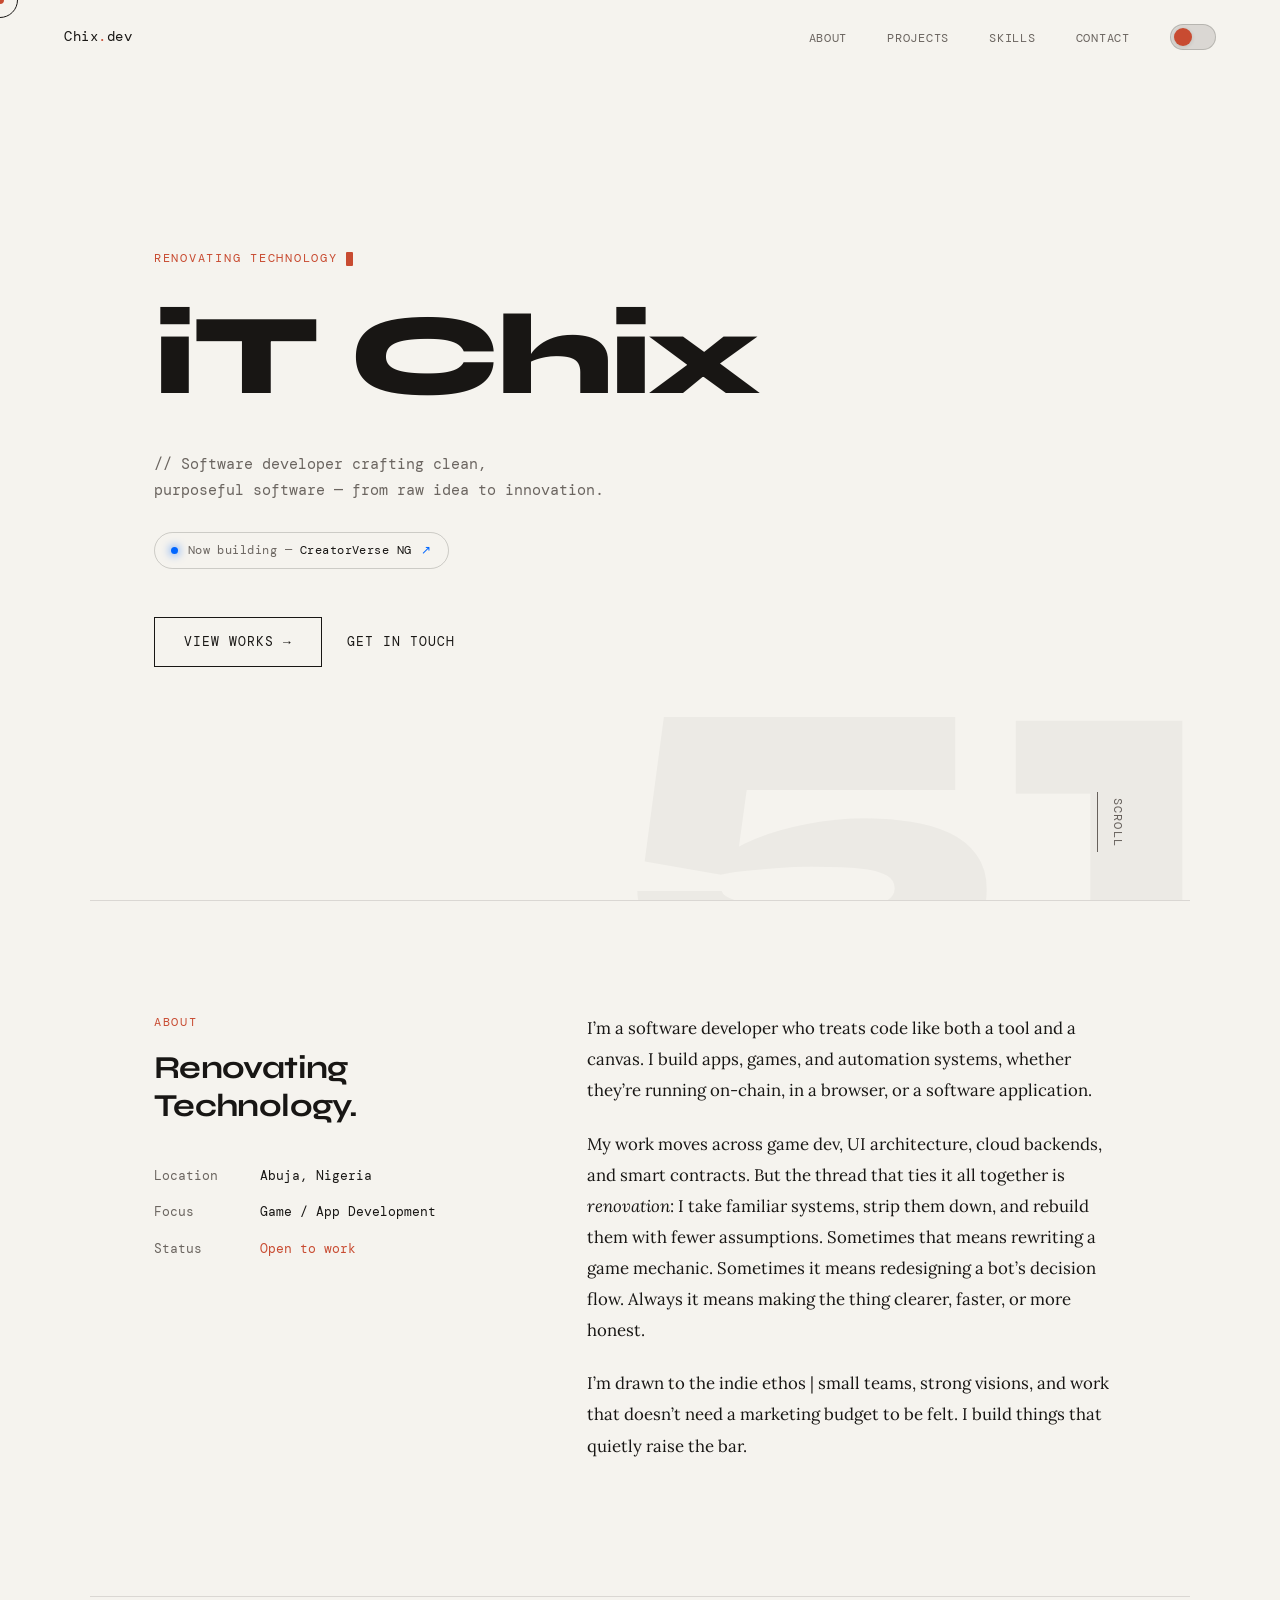
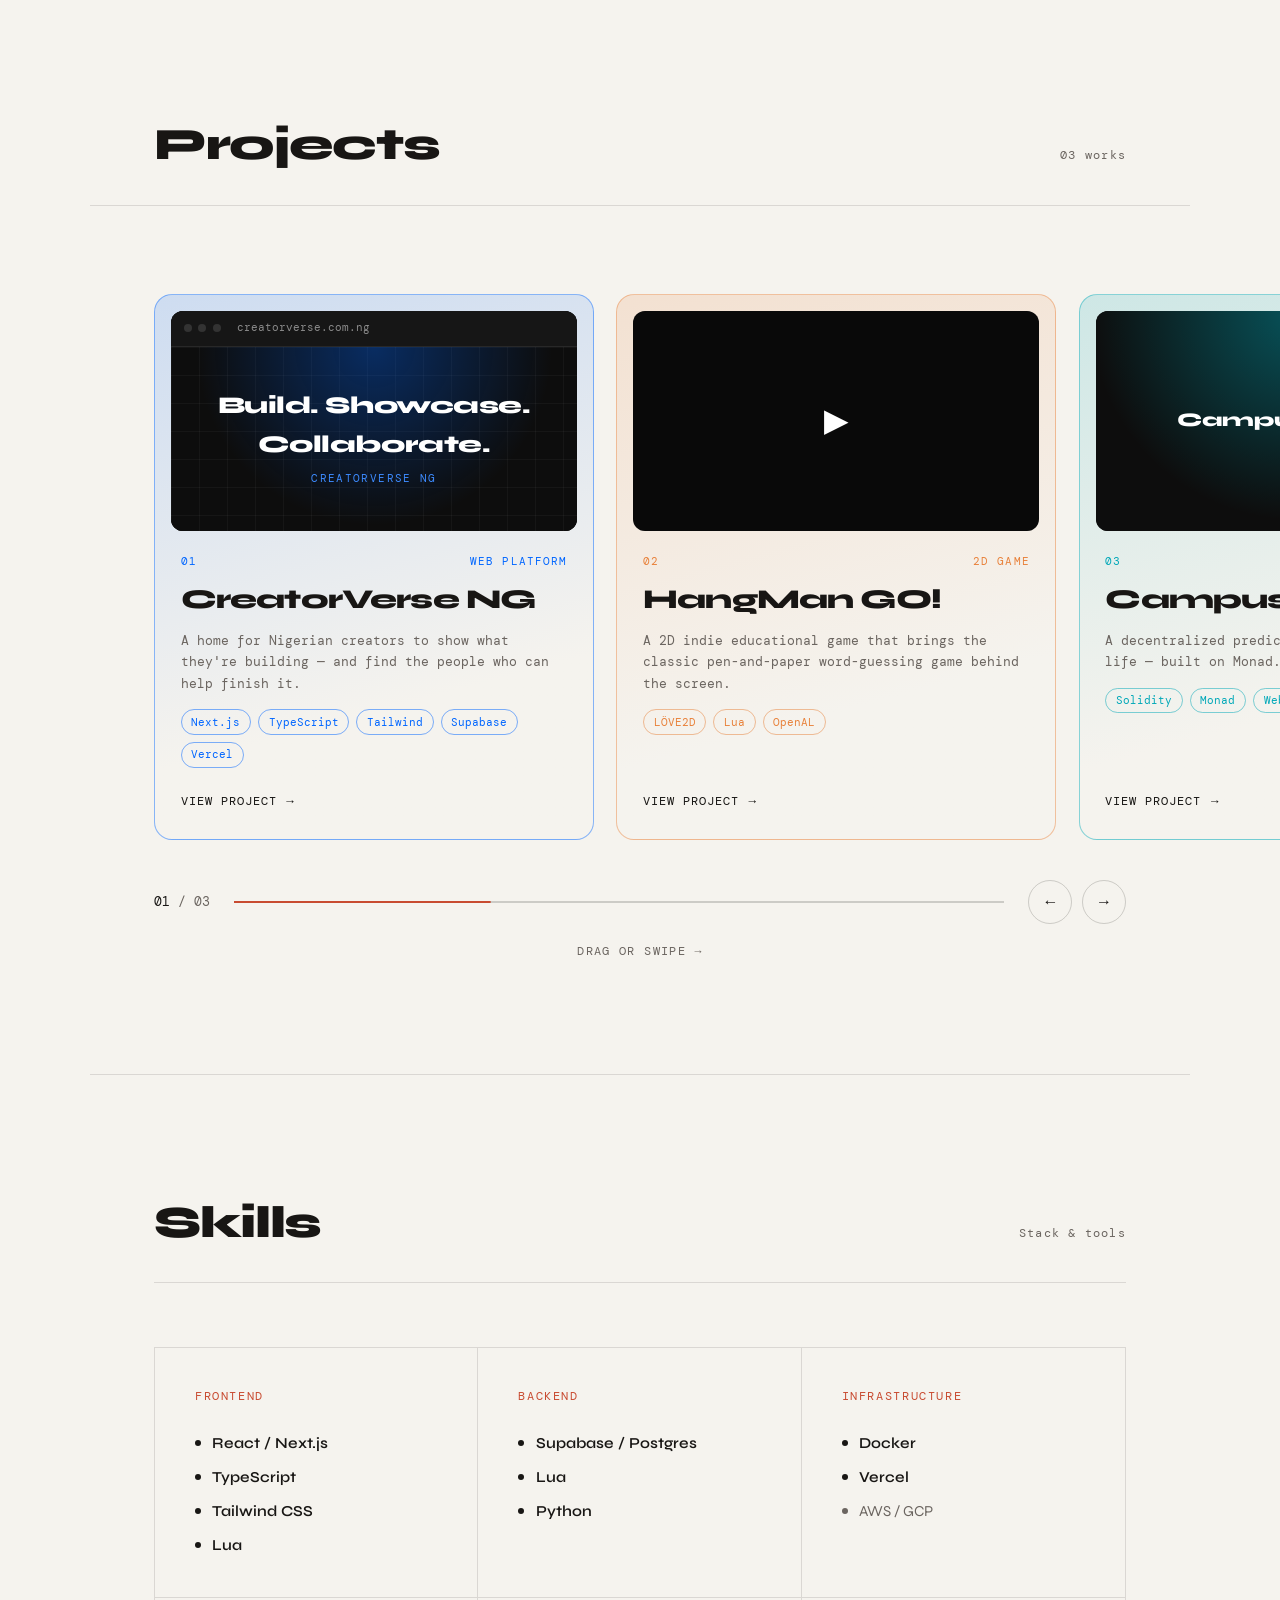
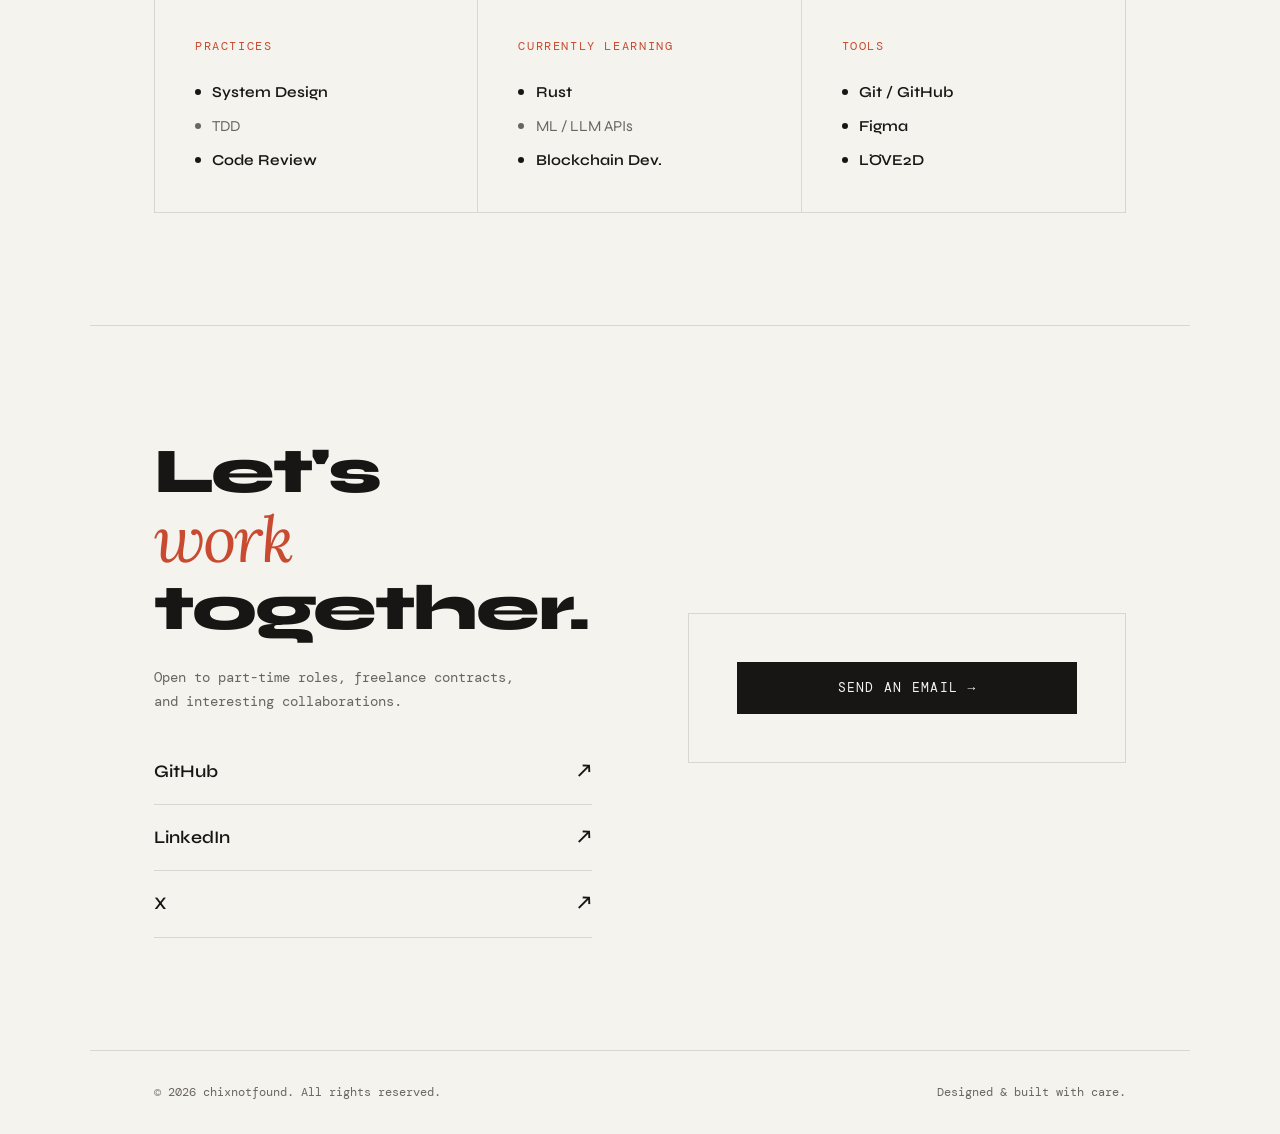
==== index.html @ 5ed8cbfb "Add files via upload" ====
<!DOCTYPE html>
<html lang="en" data-theme="light">
<head>
    <meta charset="UTF-8" />
    <meta name="viewport" content="width=device-width, initial-scale=1.0" />
    <title>Chix.dev - A Software Developer's Portfolio.</title>
    <meta name="description" content="Chix.dev is a software developer specializing in game development, web apps, and blockchain solutions." />
    <meta name="robots" content="index, follow" />
    <link rel="canonical" href="https://www.chix-dev.name.ng/" />
    <!-- ===== FAVICONS ===== -->
    <link rel="icon" href="/favicon.ico" sizes="any" />
    <link rel="icon" type="image/png" sizes="32x32" href="/favicon-32x32.png" />
    <link rel="apple-touch-icon" sizes="180x180" href="/apple-touch-icon.png" />
    <!-- ===== THEME COLOR ===== -->
    <meta name="theme-color" content="#C84B31" />
    <!-- Open Graph / Social Media -->
    <meta property="og:type" content="website">
    <meta property="og:url" content="https://www.chix-dev.name.ng/">
    <meta property="og:title" content="Chix.dev">
    <meta property="og:description" content="A simple portfolio website by Chix. Check out the major projects I've worked on.">
    <meta property="og:image" content="https://www.chix-dev.name.ng/image/og.jpg">
    <meta property="og:image:secure_url" content="https://www.chix-dev.name.ng/image/og.jpg">
    <meta property="og:image:type" content="image/jpeg">
    <meta property="og:image:width" content="1200">
    <meta property="og:image:height" content="630">
    <meta property="og:image:alt" content="Chix.dev portfolio — software developer, game dev, and blockchain projects" />
    <meta property="og:site_name" content="Chix.dev" />
    <meta property="og:locale" content="en_US" />
    <!-- Twitter Card -->
    <meta name="twitter:card" content="summary_large_image">
    <meta name="twitter:title" content="Chix.dev">
    <meta name="twitter:description" content="A simple portfolio website by Chix. Check out the major projects I've worked on.">
    <meta name="twitter:image" content="https://www.chix-dev.name.ng/image/og.jpg">
    <meta name="twitter:image:alt" content="Chix.dev portfolio — software developer, game dev, and blockchain projects" />
    <link rel="preconnect" href="https://fonts.googleapis.com" />
    <link rel="preconnect" href="https://fonts.gstatic.com" crossorigin />
    <link href="https://fonts.googleapis.com/css2?family=Syne:wght@400;600;700;800&family=DM+Mono:ital,wght@0,300;0,400;1,300&family=Lora:ital,wght@0,400;1,400&display=swap" rel="stylesheet" />

    <script>try{var t=localStorage.getItem("theme")||(matchMedia("(prefers-color-scheme:dark)").matches?"dark":"light");document.documentElement.dataset.theme=t}catch(e){}</script>
    <link rel="stylesheet" href="assets/site.css" />
</head>
<body>

    <!-- Custom cursor -->
    <div class="cursor" id="cursor">
        <div class="cursor-ring" id="cursorRing"></div>
        <div class="cursor-dot" id="cursorDot"></div>
    </div>

    <!-- Nav -->
    <nav id="navbar">
        <a href="#hero" class="nav-logo">Chix<span>.</span>dev</a>
        <div class="nav-inner">
            <ul class="nav-links">
                <li><a href="#about">About</a></li>
                <li><a href="#projects">Projects</a></li>
                <li><a href="#skills">Skills</a></li>
                <li><a href="#contact">Contact</a></li>
            </ul>
            <button class="nav-burger" id="navBurger" aria-label="Toggle menu" aria-expanded="false"><span></span></button>
            <button class="theme-toggle" id="themeToggle" aria-label="Toggle dark mode">
                <span class="theme-toggle-thumb"></span>
            </button>
        </div>
    </nav>

    <!-- Hero -->
    <section id="hero">
        <div class="hero-label">Renovating Technology</div>
        <h1 class="hero-name">iT Chix</h1>
        <p class="hero-tagline">
            // Software developer crafting clean,<br />
            purposeful software — from raw idea to innovation.
        </p>
        <a href="https://www.creatorverse.com.ng" target="_blank" rel="noopener" class="now-building"><span class="pulse-dot"></span><span>Now building — <b>CreatorVerse NG</b></span><em>↗</em></a>
        <div class="hero-cta">
            <a href="#projects" class="btn btn-pulse">View Works →</a>
            <a href="#contact" class="btn btn-ghost">Get in Touch</a>
        </div>
        <div class="hero-scroll">scroll</div>
        <div class="hero-bg-number">51</div>
    </section>

    <div class="divider"></div>

    <!-- About -->
    <section id="about">
        <div class="about-sticky reveal-left">
            <div class="about-label">About</div>
            <h2 class="about-heading">Renovating Technology.</h2>
            <div class="about-meta">
                <div class="meta-row"><span class="meta-key">Location</span><span class="meta-val">Abuja, Nigeria</span></div>
                <div class="meta-row"><span class="meta-key">Focus</span><span class="meta-val">Game / App Development</span></div>
                <!-- <div class="meta-row"><span class="meta-key">Experience</span><span class="meta-val"> years</span></div> -->
                <div class="meta-row"><span class="meta-key">Status</span><span class="meta-val" style="color:var(--accent)">Open to work</span></div>
            </div>
        </div>
        <div class="reveal-right">
            <p class="about-text">
                I’m a software developer who treats code like both a tool and a canvas.
                I build apps, games, and automation systems, whether
                they’re running on-chain, in a browser, or a software application.
              </p>
              <p class="about-text">
                My work moves across game dev, UI architecture, cloud backends, and smart
                contracts. But the thread that ties it all together is <em>renovation</em>:
                I take familiar systems, strip them down, and rebuild them with fewer
                assumptions. Sometimes that means rewriting a game mechanic. Sometimes it
                means redesigning a bot’s decision flow. Always it means making the thing
                clearer, faster, or more honest.
              </p>
              <p class="about-text">
                I’m drawn to the indie ethos | small teams, strong visions, and work that
                doesn’t need a marketing budget to be felt. I build things that quietly
                raise the bar.
              </p>
        </div>
    </section>

    <div class="divider"></div>

    <!-- Projects -->
    <section id="projects">
        <div class="section-header reveal">
            <h2 class="section-heading">Projects</h2>
            <span class="section-count">03 works</span>
        </div>
        <div class="rail-wrap reveal">
        <div class="rail" id="rail" tabindex="0" aria-label="Projects — swipe or use arrows">
            <a class="pcard" href="projects/creatorverse.html" style="--c:#0066FF" aria-label="CreatorVerse NG — view project">
                <div class="pcard-visual"><div class="cv-visual"><div class="cv-bar"><i></i><i></i><i></i><span>creatorverse.com.ng</span></div><div class="cv-body"><div><strong>Build. Showcase. Collaborate.</strong><small>CreatorVerse NG</small></div><img src="https://www.creatorverse.com.ng/og-image.jpg" alt="" loading="lazy" onerror="this.remove()"></div></div></div>
                <div class="pcard-body">
                    <div class="pcard-top"><span>01</span><span>Web platform</span></div>
                    <h3 class="pcard-title">CreatorVerse NG</h3>
                    <p class="pcard-desc">A home for Nigerian creators to show what they're building — and find the people who can help finish it.</p>
                    <div class="pcard-tags"><span>Next.js</span><span>TypeScript</span><span>Tailwind</span><span>Supabase</span><span>Vercel</span></div>
                    <span class="pcard-cta">View project <i>→</i></span>
                </div>
            </a>
            <a class="pcard" href="projects/hangman-go.html" style="--c:#E8813A" aria-label="HangMan GO! — view project">
                <div class="pcard-visual"><div class="yt-visual"><img src="https://img.youtube.com/vi/tHtHFlCDyFY/hqdefault.jpg" alt="HangMan GO! gameplay" loading="lazy" onerror="this.remove()"><span class="play">▶</span></div></div>
                <div class="pcard-body">
                    <div class="pcard-top"><span>02</span><span>2D game</span></div>
                    <h3 class="pcard-title">HangMan GO!</h3>
                    <p class="pcard-desc">A 2D indie educational game that brings the classic pen-and-paper word-guessing game behind the screen.</p>
                    <div class="pcard-tags"><span>LÖVE2D</span><span>Lua</span><span>OpenAL</span></div>
                    <span class="pcard-cta">View project <i>→</i></span>
                </div>
            </a>
            <a class="pcard" href="projects/campuspredict.html" style="--c:#00A8B8" aria-label="CampusPredict — view project">
                <div class="pcard-visual"><div class="img-visual" data-label="CampusPredict"><img src="image/campuspredict.png" alt="CampusPredict app screenshot" loading="lazy" onerror="this.remove()"></div></div>
                <div class="pcard-body">
                    <div class="pcard-top"><span>03</span><span>Web3 dApp</span></div>
                    <h3 class="pcard-title">CampusPredict</h3>
                    <p class="pcard-desc">A decentralized prediction market for campus life — built on Monad.</p>
                    <div class="pcard-tags"><span>Solidity</span><span>Monad</span><span>Web3.js</span><span>MetaMask</span></div>
                    <span class="pcard-cta">View project <i>→</i></span>
                </div>
            </a>
        </div>
        <div class="rail-ui">
            <div class="rail-count"><b id="railNum">01</b> / 03</div>
            <div class="rail-bar"><span id="railBar"></span></div>
            <div class="rail-btns"><button id="railPrev" aria-label="Previous project">←</button><button id="railNext" aria-label="Next project">→</button></div>
        </div>
        <p class="rail-hint">Drag or swipe →</p>
    </div>
    </section>

    <div class="divider"></div>

    <!-- Skills -->
    <section id="skills">
        <div class="section-header reveal">
            <h2 class="section-heading">Skills</h2>
            <span class="section-count">Stack & tools</span>
        </div>
        <div class="skills-grid reveal-scale">
            <div class="skill-group">
                <div class="skill-group-title">Frontend</div>
                <ul class="skill-list">
                    <li>React / Next.js</li>
                    <li>TypeScript</li>
                    <li>Tailwind CSS</li>
                    <li>Lua</li>
                </ul>
            </div>
            <div class="skill-group">
                <div class="skill-group-title">Backend</div>
                <ul class="skill-list">
                    <li>Supabase / Postgres</li>
                    <li>Lua</li>
                    <li>Python</li>
                </ul>
            </div>
            <div class="skill-group">
                <div class="skill-group-title">Infrastructure</div>
                <ul class="skill-list">
                    <li>Docker</li>
                    <li>Vercel</li>
                    <li class="dim">AWS / GCP</li>
                </ul>
            </div>
            <div class="skill-group">
                <div class="skill-group-title">Practices</div>
                <ul class="skill-list">
                    <li>System Design</li>
                    <li class="dim">TDD</li>
                    <li>Code Review</li>
                </ul>
            </div>
            <div class="skill-group">
                <div class="skill-group-title">Currently Learning</div>
                <ul class="skill-list">
                    <li>Rust</li>
                    <li class="dim">ML / LLM APIs</li>
                    <li>Blockchain Dev.</li>
                </ul>
            </div>
            <div class="skill-group">
                <div class="skill-group-title">Tools</div>
                <ul class="skill-list">
                    <li>Git / GitHub</li>
                    <li>Figma</li>
                    <li>LÖVE2D</li>
                </ul>
            </div>
        </div>
    </section>

    <div class="divider"></div>

    <!-- Contact -->
    <section id="contact">
        <div class="contact-left reveal-left">
            <h2 class="contact-heading">Let's<br /><em>work</em><br />together.</h2>
            <p class="contact-sub">
                Open to part-time roles, freelance contracts,<br />
                and interesting collaborations.
            </p>
            <div class="contact-links">
                <a href="https://github.com/404chixnotfound" target="_blank" class="contact-link">
                    GitHub <span>↗</span>
                </a>
                <a href="https://linkedin.com/in/chixnotfound" target="_blank" class="contact-link">
                    LinkedIn <span>↗</span>
                </a>
                <a href="https://x.com/chixnotfound" target="_blank" class="contact-link">
                    X <span>↗</span>
                </a>
            </div>
        </div>
        <div class="contact-right reveal-right">
            <a href="mailto:chixemmy@gmail.com" class="form-submit" style="display:flex;align-items:center;justify-content:center;text-decoration:none;">
              Send an Email →
            </a>
          </div>
    </section>

    <footer>
        <p>© 2026 chixnotfound. All rights reserved.</p>
        <p>Designed & built with <a href="#">care.</a></p>
    </footer>

    <script src="assets/site.js" defer></script>
</body>
</html>
---- assets/site.css ----
*,
        *::before,
        *::after {
            box-sizing: border-box;
            margin: 0;
            padding: 0;
        }

        :root {
            --bg: #F5F3EE;
            --bg-secondary: #edeae3;
            --ink: #181614;
            --mid: #6B6560;
            --accent: #C84B31;
            --accent-glow: rgba(200, 75, 49, 0.25);
            --line: rgba(24, 22, 20, 0.12);
            --line-strong: rgba(24, 22, 20, 0.18);
            --hero-bg-number: rgba(24, 22, 20, 0.035);
            --skill-dot: #181614;
            --skill-dot-dim: #6B6560;
            --tag-border: rgba(24, 22, 20, 0.12);
            --tag-color: #6B6560;
            --input-border: rgba(24, 22, 20, 0.12);
            --neon: #00c2d1;
            --neon-2: #ff2ec4;
            --neon-glow: rgba(0, 194, 209, 0.3);
            --neon-glow-2: rgba(255, 46, 196, 0.28);
            --mono: 'DM Mono', monospace;
            --sans: 'Syne', sans-serif;
            --serif: 'Lora', serif;
            --transition-theme: 0.35s ease;
        }

        [data-theme="dark"] {
            --bg: #121110;
            --bg-secondary: #1a1816;
            --ink: #e8e4dd;
            --mid: #9e9890;
            --accent: #e86741;
            --accent-glow: rgba(232, 103, 65, 0.3);
            --line: rgba(232, 228, 221, 0.1);
            --line-strong: rgba(232, 228, 221, 0.16);
            --hero-bg-number: rgba(232, 228, 221, 0.025);
            --skill-dot: #e8e4dd;
            --skill-dot-dim: #9e9890;
            --tag-border: rgba(232, 228, 221, 0.16);
            --tag-color: #9e9890;
            --input-border: rgba(232, 228, 221, 0.14);
            --neon: #2be9ff;
            --neon-2: #ff59d6;
            --neon-glow: rgba(43, 233, 255, 0.4);
            --neon-glow-2: rgba(255, 89, 214, 0.32);
        }

        html {
            scroll-behavior: smooth;
        }

        body {
            background: var(--bg);
            color: var(--ink);
            font-family: var(--sans);
            font-size: 16px;
            line-height: 1.6;
            -webkit-font-smoothing: antialiased;
            cursor: none;
            transition: background-color var(--transition-theme), color var(--transition-theme);
            position: relative;
            overflow-x: hidden;
        }

        /* ── Grain overlay (dark mode only) ── */
        body::after {
            content: '';
            position: fixed;
            inset: 0;
            z-index: 9998;
            pointer-events: none;
            opacity: 0;
            transition: opacity var(--transition-theme);
            background-image: url("data:image/svg+xml,%3Csvg viewBox='0 0 256 256' xmlns='http://www.w3.org/2000/svg'%3E%3Cfilter id='noise'%3E%3CfeTurbulence type='fractalNoise' baseFrequency='0.9' numOctaves='4' stitchTiles='stitch'/%3E%3C/filter%3E%3Crect width='100%25' height='100%25' filter='url(%23noise)' opacity='0.04'/%3E%3C/svg%3E");
            background-repeat: repeat;
            background-size: 180px 180px;
        }
        [data-theme="dark"] body::after {
            opacity: 1;
        }

        /* ── Neon top hairline ── */
        body::before {
            content: '';
            position: fixed;
            top: 0;
            left: 0;
            right: 0;
            height: 2px;
            z-index: 9997;
            pointer-events: none;
            background: linear-gradient(90deg, var(--accent), var(--neon) 45%, var(--neon-2) 85%);
            opacity: 0.55;
            box-shadow: 0 0 16px var(--neon-glow), 0 0 24px var(--neon-glow-2);
            transition: opacity var(--transition-theme), box-shadow var(--transition-theme);
        }
        [data-theme="dark"] body::before {
            opacity: 0.85;
        }

        /* ── Custom cursor ── */
        .cursor {
            position: fixed;
            top: 0;
            left: 0;
            z-index: 9999;
            pointer-events: none;
        }
        .cursor-dot {
            width: 8px;
            height: 8px;
            background: var(--accent);
            border-radius: 50%;
            transform: translate(-50%, -50%);
            transition: transform 0.1s, background-color var(--transition-theme);
        }
        .cursor-ring {
            width: 36px;
            height: 36px;
            border: 1.5px solid var(--ink);
            border-radius: 50%;
            transform: translate(-50%, -50%);
            transition: transform 0.18s ease, width 0.25s ease, height 0.25s ease, border-color 0.25s ease;
            position: absolute;
            top: 0;
            left: 0;
        }
        body:has(a:hover) .cursor-ring,
        body:has(button:hover) .cursor-ring {
            width: 56px;
            height: 56px;
            border-color: var(--accent);
        }
        body:has(.project-card:hover) .cursor-ring {
            width: 64px;
            height: 64px;
            border-color: var(--accent);
            mix-blend-mode: difference;
        }

        /* ── Nav ── */
        nav {
            position: fixed;
            top: 0;
            left: 0;
            right: 0;
            z-index: 100;
            display: flex;
            align-items: center;
            justify-content: space-between;
            padding: 1.5rem 4rem;
            background: transparent;
            border-bottom: 1px solid transparent;
            animation: fadeDown 0.8s ease both;
            transition: background-color 0.4s ease, border-bottom-color 0.4s ease, backdrop-filter 0.4s ease;
        }
        nav.scrolled {
            background: var(--bg);
            border-bottom: 1px solid var(--line);
            backdrop-filter: blur(18px);
            -webkit-backdrop-filter: blur(18px);
        }
        [data-theme="dark"] nav.scrolled {
            background: rgba(18, 17, 16, 0.82);
        }
        .nav-inner {
            display: flex;
            align-items: center;
            gap: 2.5rem;
        }
        .nav-logo {
            font-family: var(--mono);
            font-size: 0.85rem;
            letter-spacing: 0.04em;
            color: var(--ink);
            text-decoration: none;
            transition: color var(--transition-theme);
        }
        .nav-logo span {
            color: var(--accent);
            transition: color var(--transition-theme);
        }
        .nav-links {
            display: flex;
            gap: 2.5rem;
            list-style: none;
        }
        .nav-links a {
            font-family: var(--mono);
            font-size: 0.78rem;
            letter-spacing: 0.06em;
            text-transform: uppercase;
            color: var(--mid);
            text-decoration: none;
            transition: color 0.2s;
        }
        .nav-links a:hover {
            color: var(--ink);
        }

        /* ── Theme toggle ── */
        .theme-toggle {
            position: relative;
            width: 46px;
            height: 26px;
            background: var(--line);
            border: 1.5px solid var(--line-strong);
            border-radius: 30px;
            cursor: none;
            transition: background var(--transition-theme), border-color var(--transition-theme);
            flex-shrink: 0;
            outline: none;
            -webkit-tap-highlight-color: transparent;
        }
        .theme-toggle:hover {
            border-color: var(--accent);
        }
        .theme-toggle-thumb {
            position: absolute;
            top: 3px;
            left: 3px;
            width: 18px;
            height: 18px;
            border-radius: 50%;
            background: var(--accent);
            transition: transform 0.35s cubic-bezier(0.34, 1.56, 0.64, 1), background var(--transition-theme);
            box-shadow: 0 1px 4px rgba(0, 0, 0, 0.12);
            display: flex;
            align-items: center;
            justify-content: center;
        }
        .theme-toggle-thumb::after {
            content: '';
            width: 6px;
            height: 6px;
            border-radius: 50%;
            background: #fff;
            transition: transform 0.35s cubic-bezier(0.34, 1.56, 0.64, 1), opacity 0.25s ease;
            opacity: 0;
            transform: scale(0);
        }
        [data-theme="dark"] .theme-toggle-thumb {
            transform: translateX(20px);
            background: #f0c040;
        }
        [data-theme="dark"] .theme-toggle-thumb::after {
            opacity: 1;
            transform: scale(1);
        }
        [data-theme="dark"] .theme-toggle {
            background: rgba(232, 228, 221, 0.15);
            border-color: rgba(232, 228, 221, 0.22);
        }

        /* ── Sections ── */
        section {
            padding: 7rem 4rem;
            max-width: 1100px;
            margin: 0 auto;
        }

        /* ── Hero ── */
        #hero {
            min-height: 100vh;
            display: flex;
            flex-direction: column;
            justify-content: center;
            padding-top: 8rem;
            position: relative;
            overflow: hidden;
        }
        .hero-label {
            font-family: var(--mono);
            font-size: 0.78rem;
            letter-spacing: 0.14em;
            text-transform: uppercase;
            color: var(--accent);
            margin-bottom: 2rem;
            animation: fadeUp 0.9s 0.2s ease both;
            transition: color var(--transition-theme);
            display: inline-flex;
            align-items: center;
            gap: 0.5rem;
        }
        .hero-label::after {
            content: '';
            display: inline-block;
            width: 7px;
            height: 14px;
            background: var(--accent);
            animation: labelBlink 1s step-end infinite;
            border-radius: 1px;
            transition: background var(--transition-theme);
        }
        .hero-name {
            font-family: var(--sans);
            font-size: clamp(3.5rem, 9vw, 8rem);
            font-weight: 800;
            line-height: 0.95;
            letter-spacing: -0.03em;
            animation: fadeUp 0.9s 0.35s ease both;
            transition: color var(--transition-theme);
        }
        .hero-name em {
            font-style: italic;
            font-family: var(--serif);
            font-weight: 400;
            color: var(--accent);
            transition: color var(--transition-theme);
        }
        [data-theme="dark"] .hero-name {
            text-shadow: 0 0 60px var(--accent-glow), 0 0 120px rgba(232, 103, 65, 0.12);
            animation: fadeUp 0.9s 0.35s ease both, heroGlow 4s ease-in-out 1.5s infinite;
        }
        .hero-tagline {
            margin-top: 2.5rem;
            max-width: 500px;
            font-family: var(--mono);
            font-size: 0.92rem;
            color: var(--mid);
            line-height: 1.8;
            animation: fadeUp 0.9s 0.5s ease both;
            transition: color var(--transition-theme);
            position: relative;
        }
        .hero-cta {
            margin-top: 3rem;
            display: flex;
            gap: 1.5rem;
            align-items: center;
            animation: fadeUp 0.9s 0.65s ease both;
        }
        .btn {
            display: inline-flex;
            align-items: center;
            gap: 0.6rem;
            font-family: var(--mono);
            font-size: 0.8rem;
            letter-spacing: 0.08em;
            text-transform: uppercase;
            text-decoration: none;
            padding: 0.85rem 1.8rem;
            border: 1.5px solid var(--ink);
            color: var(--ink);
            transition: background 0.22s, color 0.22s, border-color var(--transition-theme), box-shadow 0.22s;
            position: relative;
        }
        .btn:hover {
            background: var(--ink);
            color: var(--bg);
            box-shadow: 0 8px 30px rgba(0, 0, 0, 0.1);
        }
        .btn-ghost {
            border-color: transparent;
            padding-left: 0;
        }
        .btn-ghost:hover {
            background: transparent;
            color: var(--accent);
            box-shadow: none;
        }
        .btn-pulse {
            animation: btnPulse 3s ease-in-out 2s infinite;
        }
        .hero-scroll {
            position: absolute;
            right: 4rem;
            bottom: 3rem;
            display: flex;
            flex-direction: column;
            align-items: center;
            gap: 0.6rem;
            font-family: var(--mono);
            font-size: 0.72rem;
            letter-spacing: 0.1em;
            text-transform: uppercase;
            color: var(--mid);
            writing-mode: vertical-rl;
            animation: fadeUp 0.9s 1s ease both;
            transition: color var(--transition-theme);
        }
        .hero-scroll::after {
            content: '';
            width: 1px;
            height: 60px;
            background: var(--mid);
            animation: scrollLine 1.8s 1.2s ease-in-out infinite;
            transition: background var(--transition-theme);
        }
        .hero-bg-number {
            position: absolute;
            right: -0.05em;
            bottom: -0.2em;
            font-family: var(--sans);
            font-size: clamp(12rem, 30vw, 28rem);
            font-weight: 800;
            color: var(--hero-bg-number);
            line-height: 1;
            pointer-events: none;
            user-select: none;
            animation: floatNumber 7s ease-in-out infinite;
            transition: color var(--transition-theme);
        }

        /* ── Divider ── */
        .divider {
            height: 1px;
            background: var(--line);
            max-width: 1100px;
            margin: 0 auto;
            transition: background var(--transition-theme);
        }

        /* ── About ── */
        #about {
            display: grid;
            grid-template-columns: 1fr 1.6fr;
            gap: 6rem;
            align-items: start;
        }
        .about-label {
            font-family: var(--mono);
            font-size: 0.78rem;
            letter-spacing: 0.14em;
            text-transform: uppercase;
            color: var(--accent);
            margin-bottom: 1rem;
            transition: color var(--transition-theme);
        }
        .about-heading {
            font-family: var(--sans);
            font-weight: 700;
            font-size: 2rem;
            line-height: 1.2;
            letter-spacing: -0.02em;
            transition: color var(--transition-theme);
        }
        .about-text {
            font-family: var(--serif);
            font-size: 1.05rem;
            line-height: 1.85;
            color: var(--ink);
            margin-bottom: 1.4rem;
            transition: color var(--transition-theme);
        }
        .about-meta {
            display: flex;
            flex-direction: column;
            gap: 1rem;
            margin-top: 2.5rem;
        }
        .meta-row {
            display: flex;
            gap: 1rem;
            font-family: var(--mono);
            font-size: 0.8rem;
            transition: color var(--transition-theme);
        }
        .meta-key {
            color: var(--mid);
            min-width: 90px;
            transition: color var(--transition-theme);
        }
        .meta-val {
            color: var(--ink);
            transition: color var(--transition-theme);
        }
        .about-sticky {
            position: sticky;
            top: 7rem;
        }

        /* ── Projects ── */
        .section-header {
            display: flex;
            justify-content: space-between;
            align-items: baseline;
            margin-bottom: 4rem;
            border-bottom: 1px solid var(--line);
            padding-bottom: 1.5rem;
            transition: border-color var(--transition-theme);
        }
        .section-heading {
            font-family: var(--sans);
            font-weight: 800;
            font-size: 2.8rem;
            letter-spacing: -0.03em;
            transition: color var(--transition-theme);
        }
        .section-count {
            font-family: var(--mono);
            font-size: 0.78rem;
            color: var(--mid);
            letter-spacing: 0.1em;
            transition: color var(--transition-theme);
        }
        .projects-grid {
            display: grid;
            grid-template-columns: 1fr 1fr;
            gap: 2px;
        }
        .project-card {
            position: relative;
            padding: 2.5rem;
            border: 1px solid var(--line);
            background: var(--bg);
            overflow: hidden;
            transition: background 0.3s ease, transform 0.35s ease, box-shadow 0.35s ease, border-color var(--transition-theme);
            cursor: none;
        }
        .project-card:hover {
            border-color: var(--accent);
            box-shadow: 0 0 0 1.5px var(--accent), 0 20px 50px rgba(0, 0, 0, 0.12);
            transform: translateY(-6px);
            z-index: 2;
        }
        [data-theme="dark"] .project-card:hover {
            box-shadow: 0 0 0 1.5px var(--accent), 0 20px 50px rgba(0, 0, 0, 0.45);
        }
        .project-card:hover .project-link {
            opacity: 1;
        }
        .project-num {
            font-family: var(--mono);
            font-size: 0.72rem;
            color: var(--accent);
            letter-spacing: 0.1em;
            margin-bottom: 1.5rem;
            transition: color 0.3s ease;
        }
        .project-title {
            font-family: var(--sans);
            font-weight: 700;
            font-size: 1.45rem;
            letter-spacing: -0.02em;
            line-height: 1.2;
            margin-bottom: 1rem;
            transition: color 0.3s ease;
        }
        .project-desc {
            font-family: var(--mono);
            font-size: 0.82rem;
            line-height: 1.7;
            color: var(--mid);
            margin-bottom: 1.8rem;
            transition: color 0.3s ease;
        }
        .project-tags {
            display: flex;
            flex-wrap: wrap;
            gap: 0.5rem;
        }
        .project-tags span {
            font-family: var(--mono);
            font-size: 0.7rem;
            letter-spacing: 0.06em;
            border: 1px solid var(--tag-border);
            padding: 0.2rem 0.6rem;
            color: var(--tag-color);
            transition: border-color 0.3s ease, color 0.3s ease;
        }
        .project-link {
            position: absolute;
            top: 2.5rem;
            right: 2.5rem;
            font-family: var(--mono);
            font-size: 1.3rem;
            color: var(--accent);
            text-decoration: none;
            opacity: 0;
            transition: opacity 0.3s ease, transform 0.3s ease;
        }
        .project-card:hover .project-link {
            transform: translate(4px, -4px);
        }
        .project-card.featured {
            grid-column: span 2;
            display: grid;
            grid-template-columns: 1fr 1fr;
            gap: 3rem;
            align-items: center;
        }
        .featured-visual {
            height: 260px;
            background: repeating-linear-gradient(45deg,
                    rgba(200, 75, 49, 0.06),
                    rgba(200, 75, 49, 0.06) 2px,
                    transparent 2px,
                    transparent 18px);
            border: 1px solid rgba(200, 75, 49, 0.2);
            display: flex;
            align-items: center;
            justify-content: center;
            transition: background 0.3s ease, border-color 0.3s ease;
        }
        [data-theme="dark"] .featured-visual {
            background: repeating-linear-gradient(45deg,
                    rgba(232, 103, 65, 0.08),
                    rgba(232, 103, 65, 0.08) 2px,
                    transparent 2px,
                    transparent 18px);
            border-color: rgba(232, 103, 65, 0.25);
        }
        .project-card:hover .featured-visual {
            border-color: rgba(200, 75, 49, 0.4);
        }
        .featured-visual span {
            font-family: var(--mono);
            font-size: 0.75rem;
            color: var(--accent);
            letter-spacing: 0.1em;
            transition: color 0.3s ease;
        }
                /* ── Video container ── */
                .video-container {
            position: relative;
            overflow: hidden;
            padding: 0;
            height: 260px;               /* same as original placeholder */
        }
        .video-container iframe {
            position: absolute;
            top: 0;
            left: 0;
            width: 100%;
            height: 100%;
            object-fit: cover;           /* crops to fill the box */
            border: none;
        }
        .video-container span {
            display: none;
        }
        .project-card:hover .video-container {
            border-color: rgba(200, 75, 49, 0.5);
        }
        [data-theme="dark"] .project-card:hover .video-container {
            border-color: rgba(232, 103, 65, 0.5);
        }

        /* ── Neon (on-chain project) accents ── */
        .chain-badge {
            display: inline-flex;
            align-items: center;
            gap: 0.35rem;
            font-family: var(--mono);
            font-size: 0.64rem;
            letter-spacing: 0.08em;
            text-transform: uppercase;
            color: var(--neon);
            border: 1px solid var(--neon);
            padding: 0.2rem 0.6rem;
            border-radius: 20px;
            box-shadow: 0 0 10px var(--neon-glow), inset 0 0 8px var(--neon-glow);
            transition: color var(--transition-theme), border-color var(--transition-theme), box-shadow var(--transition-theme);
        }
        .project-num {
            display: flex;
            align-items: center;
            flex-wrap: wrap;
            gap: 0.65rem;
        }
        .project-card.neon .project-num,
        .project-card.neon:hover .project-num {
            color: var(--neon);
        }
        .project-features {
            list-style: none;
            display: flex;
            flex-direction: column;
            gap: 0.55rem;
            margin: 0 0 1.8rem;
        }
        .project-features li {
            font-family: var(--mono);
            font-size: 0.8rem;
            line-height: 1.5;
            color: var(--mid);
            padding-left: 1.2rem;
            position: relative;
            transition: color 0.3s ease;
        }
        .project-features li::before {
            content: '›';
            position: absolute;
            left: 0;
            color: var(--neon);
            font-weight: 700;
        }
        .project-tags span.neon-tag {
            border-color: var(--neon);
            color: var(--neon);
            box-shadow: 0 0 8px var(--neon-glow);
        }
        .project-card:hover .project-tags span.neon-tag {
            border-color: var(--neon);
            color: var(--neon);
        }
        .image-container {
            padding: 0;
            overflow: hidden;
            background: #0c0c0c;
            border-color: var(--neon);
            box-shadow: 0 0 0 1px var(--neon-glow), 0 0 30px var(--neon-glow);
            animation: neonPulse 3.6s ease-in-out infinite;
        }
        .image-container img {
            width: 100%;
            height: 100%;
            object-fit: cover;
            object-position: top center;
            display: block;
            opacity: 0.94;
            transition: opacity 0.3s ease, transform 0.5s ease;
        }
        .project-card:hover .image-container img {
            opacity: 1;
            transform: scale(1.03);
        }
        @keyframes neonPulse {
            0%, 100% { box-shadow: 0 0 0 1px var(--neon-glow), 0 0 22px var(--neon-glow); }
            50% { box-shadow: 0 0 0 1px var(--neon-glow), 0 0 40px var(--neon-glow); }
        }

        /* ── Skills ── */
        .skills-grid {
            display: grid;
            grid-template-columns: repeat(3, 1fr);
            gap: 0;
            border: 1px solid var(--line);
            transition: border-color var(--transition-theme);
        }
        .skill-group {
            padding: 2.5rem;
            border-right: 1px solid var(--line);
            border-bottom: 1px solid var(--line);
            transition: border-color var(--transition-theme), background var(--transition-theme);
        }
        .skill-group:hover {
            background: var(--bg-secondary);
        }
        .skill-group:nth-child(3n) {
            border-right: none;
        }
        .skill-group:nth-last-child(-n+3) {
            border-bottom: none;
        }
        .skill-group-title {
            font-family: var(--mono);
            font-size: 0.72rem;
            letter-spacing: 0.14em;
            text-transform: uppercase;
            color: var(--accent);
            margin-bottom: 1.5rem;
            transition: color var(--transition-theme);
        }
        .skill-list {
            list-style: none;
            display: flex;
            flex-direction: column;
            gap: 0.6rem;
        }
        .skill-list li {
            font-family: var(--sans);
            font-size: 0.95rem;
            font-weight: 600;
            color: var(--ink);
            display: flex;
            align-items: center;
            gap: 0.7rem;
            transition: transform 0.25s ease, color var(--transition-theme);
            cursor: default;
        }
        .skill-list li:hover {
            transform: translateX(6px);
            color: var(--accent);
        }
        .skill-list li::before {
            content: '';
            width: 6px;
            height: 6px;
            background: var(--skill-dot);
            border-radius: 50%;
            flex-shrink: 0;
            transition: background var(--transition-theme), transform 0.25s ease;
        }
        .skill-list li:hover::before {
            transform: scale(1.6);
            background: var(--accent);
        }
        .skill-list li.dim {
            color: var(--mid);
            font-weight: 400;
        }
        .skill-list li.dim::before {
            background: var(--skill-dot-dim);
        }
        .skill-list li.dim:hover {
            color: var(--accent);
        }
        .skill-list li.dim:hover::before {
            background: var(--accent);
        }

        /* ── Contact ── */
        #contact {
            display: grid;
            grid-template-columns: 1fr 1fr;
            gap: 6rem;
            align-items: center;
        }
        .contact-heading {
            font-family: var(--sans);
            font-weight: 800;
            font-size: clamp(2.5rem, 5vw, 4rem);
            line-height: 1.05;
            letter-spacing: -0.03em;
            margin-bottom: 1.5rem;
            transition: color var(--transition-theme);
        }
        .contact-heading em {
            font-family: var(--serif);
            font-style: italic;
            color: var(--accent);
            font-weight: 400;
            transition: color var(--transition-theme);
        }
        .contact-sub {
            font-family: var(--mono);
            font-size: 0.85rem;
            color: var(--mid);
            line-height: 1.8;
            margin-bottom: 2.5rem;
            transition: color var(--transition-theme);
        }
        .contact-links {
            display: flex;
            flex-direction: column;
            gap: 1rem;
        }
        .contact-link {
            display: flex;
            align-items: center;
            justify-content: space-between;
            font-family: var(--sans);
            font-weight: 600;
            font-size: 1.1rem;
            color: var(--ink);
            text-decoration: none;
            padding-bottom: 1rem;
            border-bottom: 1px solid var(--line);
            transition: color 0.25s, border-color var(--transition-theme);
        }
        .contact-link:hover {
            color: var(--accent);
            border-bottom-color: var(--accent);
        }
        .contact-link span {
            font-size: 1.3rem;
            transition: transform 0.3s ease;
        }
        .contact-link:hover span {
            transform: translate(4px, -3px);
        }
        .contact-right {
            padding: 3rem;
            border: 1px solid var(--line);
            transition: border-color var(--transition-theme), box-shadow 0.3s ease;
        }
        .contact-right:focus-within {
            border-color: var(--accent);
            box-shadow: 0 0 30px var(--accent-glow);
        }
        .form-group {
            margin-bottom: 1.5rem;
        }
        .form-group label {
            display: block;
            font-family: var(--mono);
            font-size: 0.75rem;
            letter-spacing: 0.1em;
            text-transform: uppercase;
            color: var(--mid);
            margin-bottom: 0.5rem;
            transition: color var(--transition-theme);
        }
        .form-group input,
        .form-group textarea {
            width: 100%;
            background: transparent;
            border: none;
            border-bottom: 1px solid var(--input-border);
            color: var(--ink);
            font-family: var(--sans);
            font-size: 0.95rem;
            padding: 0.6rem 0;
            outline: none;
            transition: border-color 0.25s, color var(--transition-theme);
        }
        .form-group input:focus,
        .form-group textarea:focus {
            border-bottom-color: var(--accent);
        }
        .form-group textarea {
            resize: none;
            height: 90px;
        }
        .form-submit {
            width: 100%;
            background: var(--ink);
            color: var(--bg);
            border: none;
            font-family: var(--mono);
            font-size: 0.8rem;
            letter-spacing: 0.1em;
            text-transform: uppercase;
            padding: 1rem;
            cursor: none;
            transition: background 0.25s, color var(--transition-theme), transform 0.2s ease, box-shadow 0.25s;
        }
        .form-submit:hover {
            background: var(--accent);
            transform: translateY(-2px);
            box-shadow: 0 10px 25px var(--accent-glow);
        }
        .form-submit:active {
            transform: scale(0.97);
        }

        /* ── Footer ── */
        footer {
            max-width: 1100px;
            margin: 0 auto;
            padding: 2rem 4rem;
            display: flex;
            justify-content: space-between;
            align-items: center;
            border-top: 1px solid var(--line);
            transition: border-color var(--transition-theme);
        }
        footer p {
            font-family: var(--mono);
            font-size: 0.75rem;
            color: var(--mid);
            transition: color var(--transition-theme);
        }
        footer a {
            color: var(--mid);
            text-decoration: none;
            transition: color 0.25s;
            position: relative;
        }
        footer a:hover {
            color: var(--accent);
        }
        footer a::after {
            content: '';
            position: absolute;
            bottom: -2px;
            left: 0;
            width: 0;
            height: 1px;
            background: var(--accent);
            transition: width 0.3s ease;
        }
        footer a:hover::after {
            width: 100%;
        }

        /* ── Animations ── */
        @keyframes fadeUp {
            from {
                opacity: 0;
                transform: translateY(28px);
            }
            to {
                opacity: 1;
                transform: translateY(0);
            }
        }
        @keyframes fadeDown {
            from {
                opacity: 0;
                transform: translateY(-16px);
            }
            to {
                opacity: 1;
                transform: translateY(0);
            }
        }
        @keyframes scrollLine {
            0%,
            100% {
                opacity: 0.3;
                transform: scaleY(0.6);
                transform-origin: top;
            }
            50% {
                opacity: 1;
                transform: scaleY(1);
            }
        }
        @keyframes floatNumber {
            0%,
            100% {
                transform: translateY(0);
            }
            30% {
                transform: translateY(-18px);
            }
            60% {
                transform: translateY(-6px);
            }
            80% {
                transform: translateY(-14px);
            }
        }
        @keyframes labelBlink {
            0%,
            100% {
                opacity: 1;
            }
            50% {
                opacity: 0;
            }
        }
        @keyframes heroGlow {
            0%,
            100% {
                text-shadow: 0 0 40px var(--accent-glow), 0 0 80px rgba(232, 103, 65, 0.08);
            }
            50% {
                text-shadow: 0 0 70px var(--accent-glow), 0 0 140px rgba(232, 103, 65, 0.16);
            }
        }
        @keyframes btnPulse {
            0%,
            100% {
                box-shadow: 0 0 0 0 var(--accent-glow);
            }
            50% {
                box-shadow: 0 0 0 14px transparent;
            }
        }
        @keyframes spinOnce {
            from {
                transform: rotate(0deg);
            }
            to {
                transform: rotate(360deg);
            }
        }

        /* ── Reveal variants ── */
        .reveal {
            opacity: 0;
            transform: translateY(30px);
            transition: opacity 0.7s ease, transform 0.7s ease;
        }
        .reveal.visible {
            opacity: 1;
            transform: none;
        }
        .reveal-left {
            opacity: 0;
            transform: translateX(-30px);
            transition: opacity 0.7s ease, transform 0.7s ease;
        }
        .reveal-left.visible {
            opacity: 1;
            transform: none;
        }
        .reveal-right {
            opacity: 0;
            transform: translateX(30px);
            transition: opacity 0.7s ease, transform 0.7s ease;
        }
        .reveal-right.visible {
            opacity: 1;
            transform: none;
        }
        .reveal-scale {
            opacity: 0;
            transform: scale(0.92);
            transition: opacity 0.7s ease, transform 0.7s ease;
        }
        .reveal-scale.visible {
            opacity: 1;
            transform: none;
        }

        /* ── Responsive ── */
        @media (max-width: 800px) {
            nav {
                padding: 1.2rem 1.5rem;
            }
            .nav-inner {
                gap: 1.2rem;
            }
            .nav-links {
                gap: 1.2rem;
            }
            .nav-links a {
                font-size: 0.7rem;
            }
            .theme-toggle {
                width: 38px;
                height: 22px;
            }
            .theme-toggle-thumb {
                width: 15px;
                height: 15px;
                top: 2px;
                left: 2px;
            }
            [data-theme="dark"] .theme-toggle-thumb {
                transform: translateX(17px);
            }
            section {
                padding: 5rem 1.5rem;
            }
            #about {
                grid-template-columns: 1fr;
                gap: 2.5rem;
            }
            .about-sticky {
                position: static;
            }
            .projects-grid {
                grid-template-columns: 1fr;
            }
            .project-card.featured {
                grid-column: span 1;
                grid-template-columns: 1fr;
            }
                        .skills-grid {
                grid-template-columns: 1fr 1fr;
                border: none;
            }
            .skill-group {
                padding: 1.5rem 1rem;
                border: 1px solid var(--line);
                margin: 0;
            }
                        .skill-list li {
                font-size: 0.82rem;
                gap: 0.4rem;
            }
            .skill-list li::before {
                width: 5px;
                height: 5px;
            }
            .skill-group:nth-child(3n) {
                border-right: 1px solid var(--line);
            }
            .skill-group:nth-child(2n) {
                border-right: none;
            }
            .skill-group:nth-last-child(-n+3) {
                border-bottom: 1px solid var(--line);
            }
            .skill-group:nth-last-child(-n+2) {
                border-bottom: none;
            }
            #contact {
                grid-template-columns: 1fr;
                gap: 3rem;
            }
            .hero-scroll {
                right: 1.5rem;
                bottom: 2rem;
            }
            .hero-bg-number {
                font-size: clamp(7rem, 22vw, 16rem);
                right: -0.1em;
                bottom: -0.1em;
            }
            footer {
                flex-direction: column;
                gap: 0.5rem;
                text-align: center;
                padding: 2rem 1.5rem;
            }
        }

        /* ══ v2 upgrades ══ */
        body::before { transform-origin: 0 50%; transform: scaleX(var(--progress, 0)); transition: transform .1s linear, opacity var(--transition-theme); }
        a:focus-visible, button:focus-visible { outline: 2px solid var(--accent); outline-offset: 4px; }
        .now-building { display: inline-flex; align-items: center; gap: .6rem; margin-top: 1.8rem; padding: .5rem 1rem; border: 1px solid var(--line-strong); border-radius: 30px; font-family: var(--mono); font-size: .74rem; letter-spacing: .04em; color: var(--mid); text-decoration: none; width: fit-content; animation: fadeUp .9s .58s ease both; transition: border-color .25s, color .25s, transform .25s; }
        .now-building:hover { border-color: #0066FF; color: var(--ink); transform: translateY(-2px); }
        .now-building b { color: var(--ink); font-weight: 400; }
        .now-building em { font-style: normal; color: #0066FF; }
        .pulse-dot, .live-badge::before { width: 7px; height: 7px; border-radius: 50%; background: #0066FF; box-shadow: 0 0 10px #0066FF; animation: labelBlink 1.6s ease-in-out infinite; flex-shrink: 0; }
        .project-card::before { content: ''; position: absolute; inset: 0; pointer-events: none; opacity: 0; transition: opacity .35s; background: radial-gradient(420px circle at var(--mx, 50%) var(--my, 50%), var(--accent-glow), transparent 60%); }
        .project-card:hover::before { opacity: .55; }
        .project-card > div { position: relative; z-index: 1; }
        .project-card.cv { --cv: #0066FF; --cv-glow: rgba(0, 102, 255, .35); }
        [data-theme="dark"] .project-card.cv { --cv: #3d8bff; }
        .project-card.cv::before { background: radial-gradient(420px circle at var(--mx, 50%) var(--my, 50%), var(--cv-glow), transparent 60%); }
        .project-card.cv .project-num, .project-card.cv:hover .project-num { color: var(--cv); }
        .project-card.cv:hover { border-color: var(--cv); box-shadow: 0 0 0 1.5px var(--cv), 0 20px 50px var(--cv-glow); }
        .project-card.cv .project-link { color: var(--cv); }
        .project-card.cv .project-features li::before { color: var(--cv); }
        .project-tags span.cv-tag { border-color: var(--cv); color: var(--cv); }
        .live-badge { display: inline-flex; align-items: center; gap: .4rem; font-family: var(--mono); font-size: .64rem; letter-spacing: .08em; text-transform: uppercase; color: var(--cv); border: 1px solid var(--cv); padding: .2rem .6rem; border-radius: 20px; }
        .live-badge::before { content: ''; background: var(--cv); box-shadow: 0 0 8px var(--cv); }
        .cv-visual { height: 260px; display: flex; flex-direction: column; background: #0D0D0D; border: 1px solid var(--cv); border-radius: 8px; overflow: hidden; box-shadow: 0 0 34px var(--cv-glow); transition: transform .5s ease; }
        .project-card:hover .cv-visual { transform: scale(1.02); }
        .cv-bar { display: flex; align-items: center; gap: .4rem; padding: .55rem .8rem; background: #161616; border-bottom: 1px solid rgba(255,255,255,.08); }
        .cv-bar i { width: 8px; height: 8px; border-radius: 50%; background: #333; }
        .cv-bar span { margin-left: .6rem; font-family: var(--mono); font-size: .68rem; color: #8a8a8a; }
        .cv-body { position: relative; flex: 1; overflow: hidden; display: grid; place-content: center; text-align: center; background: radial-gradient(circle at 50% 0%, rgba(0,102,255,.35), transparent 65%), linear-gradient(rgba(255,255,255,.04) 1px, transparent 1px) 0 0/28px 28px, linear-gradient(90deg, rgba(255,255,255,.04) 1px, transparent 1px) 0 0/28px 28px, #0D0D0D; }
        .cv-body strong { display: block; font-family: var(--sans); font-weight: 800; font-size: 1.5rem; letter-spacing: -.02em; color: #fff; }
        .cv-body small { font-family: var(--mono); font-size: .7rem; color: #3d8bff; letter-spacing: .12em; text-transform: uppercase; }
        .cv-body img { position: absolute; inset: 0; width: 100%; height: 100%; object-fit: cover; object-position: top; }
        .nav-burger { display: none; width: 38px; height: 22px; padding: 0; background: none; border: 0; position: relative; cursor: none; }
        .nav-burger span, .nav-burger::before, .nav-burger::after { content: ''; position: absolute; left: 7px; right: 7px; height: 1.5px; background: var(--ink); transition: transform .3s, opacity .3s, top .3s; }
        .nav-burger::before { top: 5px; } .nav-burger span { top: 10px; } .nav-burger::after { top: 15px; }
        nav.open .nav-burger::before { top: 10px; transform: rotate(45deg); }
        nav.open .nav-burger span { opacity: 0; }
        nav.open .nav-burger::after { top: 10px; transform: rotate(-45deg); }
        @media (max-width: 700px) {
            .nav-burger { display: block; }
            .nav-links { position: fixed; top: 0; left: 0; right: 0; padding: 5.5rem 1.5rem 2rem; flex-direction: column; gap: 1.4rem; background: var(--bg); border-bottom: 1px solid var(--line); transform: translateY(-110%); transition: transform .4s ease; z-index: -1; }
            .nav-links a { font-size: .95rem; }
            nav.open .nav-links { transform: none; }
            .cv-visual { height: 220px; }
        }
        @media (hover: none), (pointer: coarse) {
            body, .theme-toggle, .project-card, .form-submit, .nav-burger { cursor: auto; }
            .cursor { display: none; }
        }
        @media (prefers-reduced-motion: reduce) {
            *, *::before, *::after { animation-duration: .01ms !important; animation-iteration-count: 1 !important; transition-duration: .01ms !important; }
            html { scroll-behavior: auto; }
            .reveal, .reveal-left, .reveal-right, .reveal-scale { opacity: 1; transform: none; }
        }
    
/* ══ v3: horizontal project rail + detail pages ══ */
#projects { max-width: none; padding-inline: 0; overflow: hidden; }
#projects .section-header { max-width: 1100px; margin-inline: auto; padding-inline: 4rem; }
.rail-wrap { --pad: max(1.5rem, calc((100vw - 1100px) / 2 + 4rem)); }
.rail { display: flex; gap: 1.4rem; overflow-x: auto; padding: 1.5rem var(--pad) 2.5rem; scroll-snap-type: x mandatory; scroll-padding-inline: var(--pad); scrollbar-width: none; -webkit-overflow-scrolling: touch; overscroll-behavior-x: contain; }
.rail::-webkit-scrollbar { display: none; }
.rail.dragging { scroll-snap-type: none; cursor: grabbing; }
.rail.dragging .pcard { pointer-events: none; }
.pcard { position: relative; flex: 0 0 min(84vw, 440px); scroll-snap-align: start; display: flex; flex-direction: column; overflow: hidden; text-decoration: none; color: var(--ink); border: 1px solid color-mix(in srgb, var(--c) 45%, transparent); border-radius: 18px; background: linear-gradient(165deg, color-mix(in srgb, var(--c) 16%, var(--bg)), var(--bg) 72%); transition: transform .45s cubic-bezier(.2,.8,.2,1), box-shadow .45s, border-color .3s; cursor: none; user-select: none; -webkit-user-drag: none; }
.pcard::before { content: ''; position: absolute; inset: 0; z-index: 0; background: var(--c); clip-path: circle(0 at var(--mx, 50%) var(--my, 100%)); transition: clip-path .6s cubic-bezier(.2,.8,.2,1); }
.pcard:hover, .pcard:focus-visible { transform: translateY(-10px); border-color: var(--c); box-shadow: 0 28px 60px color-mix(in srgb, var(--c) 40%, transparent); }
.pcard:hover::before, .pcard:focus-visible::before { clip-path: circle(150% at var(--mx, 50%) var(--my, 100%)); }
.pcard > * { position: relative; z-index: 1; }
.pcard-visual { height: 220px; margin: 1rem 1rem 0; border-radius: 12px; overflow: hidden; background: #0D0D0D; transition: transform .5s; }
.pcard:hover .pcard-visual { transform: scale(1.02); }
.pcard-visual img { width: 100%; height: 100%; object-fit: cover; object-position: top; display: block; }
.pcard-visual .cv-visual { height: 100%; border-radius: 0; border: 0; box-shadow: none; }
.pcard-body { padding: 1.4rem 1.6rem 1.7rem; display: flex; flex-direction: column; gap: .9rem; flex: 1; transition: color .3s; }
.pcard-top { display: flex; justify-content: space-between; font-family: var(--mono); font-size: .7rem; letter-spacing: .1em; text-transform: uppercase; color: var(--c); transition: color .3s; }
.pcard-title { font-size: 1.7rem; font-weight: 800; letter-spacing: -.03em; line-height: 1.1; }
.pcard-desc { font-family: var(--mono); font-size: .8rem; line-height: 1.7; color: var(--mid); transition: color .3s; }
.pcard-tags { display: flex; flex-wrap: wrap; gap: .45rem; }
.pcard-tags span { font-family: var(--mono); font-size: .68rem; padding: .2rem .6rem; border: 1px solid color-mix(in srgb, var(--c) 50%, transparent); border-radius: 20px; color: var(--c); transition: color .3s, border-color .3s; }
.pcard-cta { margin-top: auto; padding-top: .6rem; font-family: var(--mono); font-size: .78rem; letter-spacing: .08em; text-transform: uppercase; display: inline-flex; gap: .6rem; align-items: center; }
.pcard-cta i { font-style: normal; transition: transform .3s; }
.pcard:hover .pcard-cta i { transform: translateX(8px); }
.pcard:hover .pcard-top, .pcard:hover .pcard-desc, .pcard:hover .pcard-title, .pcard:hover .pcard-cta { color: #fff; }
.pcard:hover .pcard-tags span { color: #fff; border-color: rgba(255,255,255,.6); }
.yt-visual, .img-visual { position: relative; height: 100%; }
.yt-visual .play { position: absolute; inset: 0; display: grid; place-content: center; font-size: 2rem; color: #fff; background: rgba(0,0,0,.28); }
.rail-ui { max-width: 1100px; margin: 0 auto; padding: 0 4rem; display: flex; align-items: center; gap: 1.5rem; }
.rail-count { font-family: var(--mono); font-size: .8rem; color: var(--mid); } .rail-count b { color: var(--ink); font-weight: 400; }
.rail-bar { flex: 1; height: 2px; background: var(--line-strong); position: relative; overflow: hidden; }
.rail-bar span { position: absolute; inset: 0; background: var(--accent); transform-origin: 0 50%; transform: scaleX(.33); transition: transform .25s; }
.rail-btns { display: flex; gap: .6rem; }
.rail-btns button { width: 44px; height: 44px; border-radius: 50%; border: 1.5px solid var(--line-strong); background: transparent; color: var(--ink); font-size: 1rem; cursor: none; transition: background .2s, color .2s, border-color .2s; }
.rail-btns button:hover { background: var(--ink); color: var(--bg); }
.rail-hint { text-align: center; margin-top: 1.2rem; font-family: var(--mono); font-size: .72rem; letter-spacing: .12em; text-transform: uppercase; color: var(--mid); }
@media (hover: none), (pointer: coarse) { .pcard, .rail-btns button { cursor: auto; } }
@media (max-width: 800px) { #projects .section-header, .rail-ui { padding-inline: 1.5rem; } .rail-btns { display: none; } }
body:has(.pcard:hover) .cursor-ring { width: 72px; height: 72px; border-color: #fff; mix-blend-mode: difference; }

/* detail pages */
body { animation: pageIn .6s ease both; } body.leaving { opacity: 0; transition: opacity .25s; }
@keyframes pageIn { from { opacity: 0; transform: translateY(10px); } to { opacity: 1; transform: none; } }
.d-hero { position: relative; padding: 9rem 4rem 4rem; max-width: 1100px; margin: 0 auto; }
.d-hero::before { content: ''; position: absolute; left: 50%; top: 0; width: 100vw; height: 100%; transform: translateX(-50%); z-index: -1; background: radial-gradient(60% 90% at 20% 0%, color-mix(in srgb, var(--c) 32%, transparent), transparent 70%); }
.d-back { font-family: var(--mono); font-size: .78rem; letter-spacing: .08em; text-transform: uppercase; color: var(--mid); text-decoration: none; }
.d-back:hover { color: var(--c); }
.d-meta { margin-top: 2.5rem; display: flex; gap: .8rem; align-items: center; font-family: var(--mono); font-size: .78rem; letter-spacing: .12em; text-transform: uppercase; color: var(--c); }
.d-title { font-size: clamp(2.8rem, 9vw, 7rem); font-weight: 800; letter-spacing: -.04em; line-height: .95; margin-top: 1rem; }
.d-tag { margin-top: 1.5rem; max-width: 560px; font-family: var(--serif); font-style: italic; font-size: 1.25rem; color: var(--mid); }
.d-cta, .d-next strong { display: inline-flex; gap: .6rem; }
.d-cta { margin-top: 2rem; font-family: var(--mono); font-size: .8rem; letter-spacing: .08em; text-transform: uppercase; text-decoration: none; padding: .9rem 1.8rem; background: var(--c); color: #fff; border-radius: 40px; transition: transform .25s, box-shadow .25s; }
.d-cta:hover { transform: translateY(-3px); box-shadow: 0 14px 34px color-mix(in srgb, var(--c) 45%, transparent); }
.d-main { max-width: 1100px; margin: 0 auto; padding: 0 4rem 5rem; }
.d-visual { border-radius: 18px; overflow: hidden; border: 1px solid color-mix(in srgb, var(--c) 45%, transparent); box-shadow: 0 30px 80px color-mix(in srgb, var(--c) 25%, transparent); background: #0D0D0D; }
.d-visual .cv-visual { height: clamp(260px, 46vw, 520px); border-radius: 0; border: 0; box-shadow: none; } .d-visual .cv-body strong { font-size: clamp(1.4rem, 4vw, 3rem); }
.d-visual img { width: 100%; display: block; }
.d-visual .yt-visual { display: none; }
.video-embed { position: relative; aspect-ratio: 16/9; } .video-embed iframe { position: absolute; inset: 0; width: 100%; height: 100%; border: 0; }
.d-grid { display: grid; grid-template-columns: 1.7fr 1fr; gap: 5rem; margin-top: 4rem; }
.d-h { font-family: var(--mono); font-size: .75rem; letter-spacing: .14em; text-transform: uppercase; color: var(--c); margin-bottom: 1.2rem; } .d-h.small { margin-top: 2rem; }
.d-sec { margin-bottom: 3rem; }
.d-steps { list-style: none; counter-reset: s; display: grid; gap: .7rem; } .d-steps li { counter-increment: s; font-weight: 600; padding: .9rem 1.1rem; border: 1px solid var(--line); border-radius: 10px; } .d-steps li::before { content: '0' counter(s); font-family: var(--mono); color: var(--c); margin-right: 1rem; }
.d-feats li::before { color: var(--c); } .d-stack span { color: var(--c); }
.d-side { position: sticky; top: 7rem; align-self: start; }
.d-next { display: block; padding: 5rem 4rem; text-decoration: none; color: #fff; background: var(--n); text-align: center; transition: filter .3s; } .d-next:hover { filter: brightness(1.1); }
.d-next span { display: block; font-family: var(--mono); font-size: .78rem; letter-spacing: .14em; text-transform: uppercase; opacity: .8; }
.d-next strong { justify-content: center; font-size: clamp(2rem, 7vw, 5rem); font-weight: 800; letter-spacing: -.03em; transition: gap .3s; } .d-next:hover strong { gap: 1.4rem; } .d-next i { font-style: normal; }
@media (max-width: 800px) { .d-hero { padding: 7rem 1.5rem 3rem; } .d-main { padding: 0 1.5rem 3.5rem; } .d-grid { grid-template-columns: 1fr; gap: 2rem; } .d-side { position: static; } .d-next { padding: 3.5rem 1.5rem; } }

/* ══ v4: long-text fixes, reveal, richer detail pages ══ */
.pcard > *, .pcard-body, .d-grid > *, .d-hero > * { min-width: 0; }
.pcard-title { font-size: clamp(1.1rem, 4.8vw, 1.7rem); overflow-wrap: anywhere; hyphens: auto; }
.pcard-desc, .pcard-tags span, .about-text, .d-tag, .d-card p, .d-feats li, .d-steps li { overflow-wrap: anywhere; }
.img-visual { display: grid; place-content: center; background: radial-gradient(circle at 50% 0%, color-mix(in srgb, var(--c) 45%, transparent), transparent 70%), #0D0D0D; }
.img-visual::before { content: attr(data-label); font-family: var(--sans); font-weight: 800; color: #fff; font-size: 1.2rem; }
.img-visual img { position: absolute; inset: 0; }
.d-title { font-size: clamp(1.5rem, 6.4vw, 4.6rem); line-height: 1.05; overflow-wrap: anywhere; }
.d-title .w { display: inline-block; white-space: nowrap; overflow: hidden; vertical-align: top; padding-bottom: .16em; margin-bottom: -.16em; }
.d-title .ch { display: inline-block; transform: translateY(118%) rotate(7deg); transform-origin: 0 100%; animation: chUp .95s cubic-bezier(.2, .9, .2, 1) forwards; animation-delay: calc(1.35s + var(--i) * 45ms); }
@keyframes chUp { to { transform: none; } }
.d-next strong { flex-wrap: wrap; font-size: clamp(1.3rem, 6vw, 4rem); overflow-wrap: anywhere; }
body.detail { animation: none; }
.pt-cover, .pt-out { position: fixed; inset: 0; z-index: 9999; background: var(--c); display: grid; place-content: center; text-align: center; color: #fff; pointer-events: none; padding: 0 1.5rem; }
.pt-cover span, .pt-out span { font-family: var(--sans); font-weight: 800; letter-spacing: -.03em; font-size: clamp(1.4rem, 7vw, 4rem); overflow-wrap: anywhere; }
.pt-cover { animation: ptWipe 1s cubic-bezier(.76, 0, .24, 1) .7s forwards; }
.pt-cover span { animation: ptName .5s ease .55s forwards; }
@keyframes ptWipe { from { clip-path: inset(0); } to { clip-path: inset(0 0 100% 0); visibility: hidden; } }
@keyframes ptName { to { opacity: 0; transform: translateY(-26px); } }
.pt-out { clip-path: circle(0 at var(--x) var(--y)); animation: ptExpand .75s cubic-bezier(.76, 0, .24, 1) forwards; }
.pt-out span { opacity: 0; transform: translateY(26px); animation: ptNameIn .45s ease .3s forwards; }
@keyframes ptExpand { to { clip-path: circle(150vmax at var(--x) var(--y)); } }
@keyframes ptNameIn { to { opacity: 1; transform: none; } }
.d-hero::before { animation: glowIn 1.8s ease 1s both; }
@keyframes glowIn { from { opacity: 0; transform: translateX(-50%) scale(.8); } to { opacity: 1; transform: translateX(-50%); } }
.d-back, .d-meta, .d-tag, .d-actions { opacity: 0; animation: fadeUp .8s ease forwards; }
.d-back { animation-delay: 1.25s; } .d-meta { animation-delay: 1.35s; } .d-tag { animation-delay: 2s; } .d-actions { animation-delay: 2.15s; }
.d-ghost { position: absolute; right: 4rem; top: 7rem; z-index: -1; font-family: var(--sans); font-weight: 800; line-height: 1; font-size: clamp(5rem, 22vw, 15rem); color: transparent; -webkit-text-stroke: 1px color-mix(in srgb, var(--c) 45%, transparent); opacity: 0; animation: ghostIn 1.4s ease 1.6s forwards; }
@keyframes ghostIn { from { opacity: 0; transform: translateY(30px); } to { opacity: .7; transform: none; } }
[data-in] { opacity: 0; transform: translateY(30px); transition: opacity .9s ease, transform .9s cubic-bezier(.2, .8, .2, 1); transition-delay: var(--d, 0s); }
[data-in].in { opacity: 1; transform: none; }
.d-visual[data-in] { clip-path: inset(16% 9% 16% 9% round 18px); transform: translateY(40px) scale(.95); transition: clip-path 1.2s cubic-bezier(.2, .8, .2, 1), opacity .9s, transform 1.2s cubic-bezier(.2, .8, .2, 1); }
.d-visual[data-in].in { clip-path: inset(0 round 18px); transform: none; }
.d-visual.portrait { display: grid; place-items: center; padding: 2.5rem 1rem; background: radial-gradient(circle at 50% 30%, color-mix(in srgb, var(--c) 35%, transparent), transparent 70%), #0D0D0D; }
.d-visual.portrait img { width: auto; max-width: 100%; max-height: 640px; border-radius: 14px; }
.d-lead { font-size: clamp(1.05rem, 2.4vw, 1.35rem); line-height: 1.6; margin-bottom: 1.2rem; font-family: var(--serif); }
.d-feat-grid { display: grid; grid-template-columns: repeat(auto-fit, minmax(min(100%, 240px), 1fr)); gap: 1rem; }
.d-card { padding: 1.3rem; border: 1px solid color-mix(in srgb, var(--c) 35%, transparent); border-radius: 14px; background: color-mix(in srgb, var(--c) 6%, transparent); transition: transform .3s, border-color .3s; }
.d-card:hover { transform: translateY(-4px); border-color: var(--c); }
.d-card h4 { font-size: 1rem; font-weight: 700; margin-bottom: .5rem; } .d-card p { font-family: var(--mono); font-size: .78rem; line-height: 1.7; color: var(--mid); }
.d-swatches { display: flex; flex-wrap: wrap; gap: .8rem; margin-top: 1.2rem; } .d-swatches span { display: inline-flex; align-items: center; gap: .5rem; font-family: var(--mono); font-size: .74rem; padding: .4rem .8rem; border: 1px solid var(--line-strong); border-radius: 30px; } .d-swatches i { width: 14px; height: 14px; border-radius: 50%; border: 1px solid rgba(255,255,255,.25); }
.d-side .meta-row { display: flex; justify-content: space-between; gap: 1rem; padding: .8rem 0; border-bottom: 1px solid var(--line); font-size: .85rem; } .d-side .meta-val { text-align: right; overflow-wrap: anywhere; }
.d-links { display: grid; gap: .6rem; margin-top: .4rem; } .d-links a { font-family: var(--mono); font-size: .8rem; color: var(--ink); text-decoration: none; padding: .7rem 1rem; border: 1px solid var(--line-strong); border-radius: 10px; transition: border-color .2s, color .2s; } .d-links a:hover { border-color: var(--c); color: var(--c); }
@media (max-width: 800px) { .d-ghost { right: 1.5rem; top: 5.5rem; } }
@media (prefers-reduced-motion: reduce) { .pt-cover, .pt-out { display: none; } .d-title .ch, .d-back, .d-meta, .d-tag, .d-actions, .d-ghost { animation: none; opacity: 1; transform: none; } [data-in], .d-visual[data-in] { opacity: 1; transform: none; clip-path: none; } }
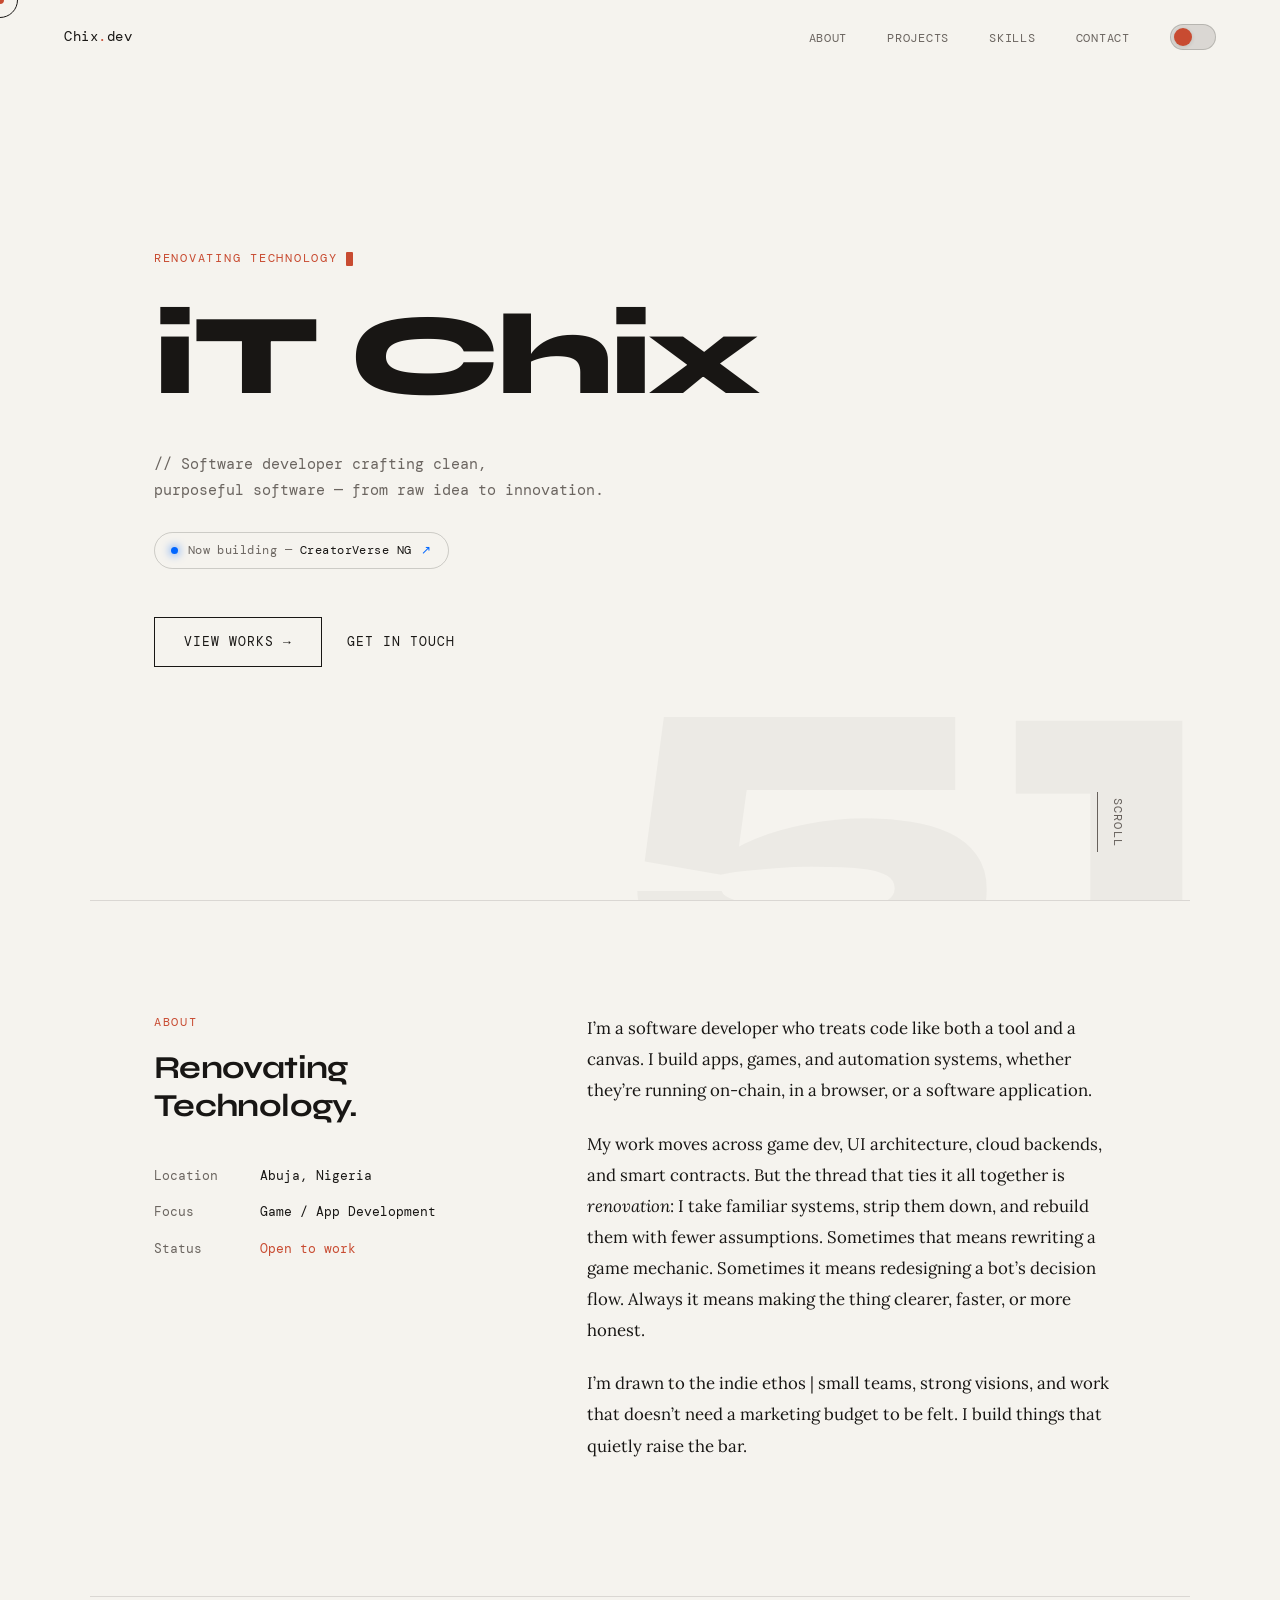
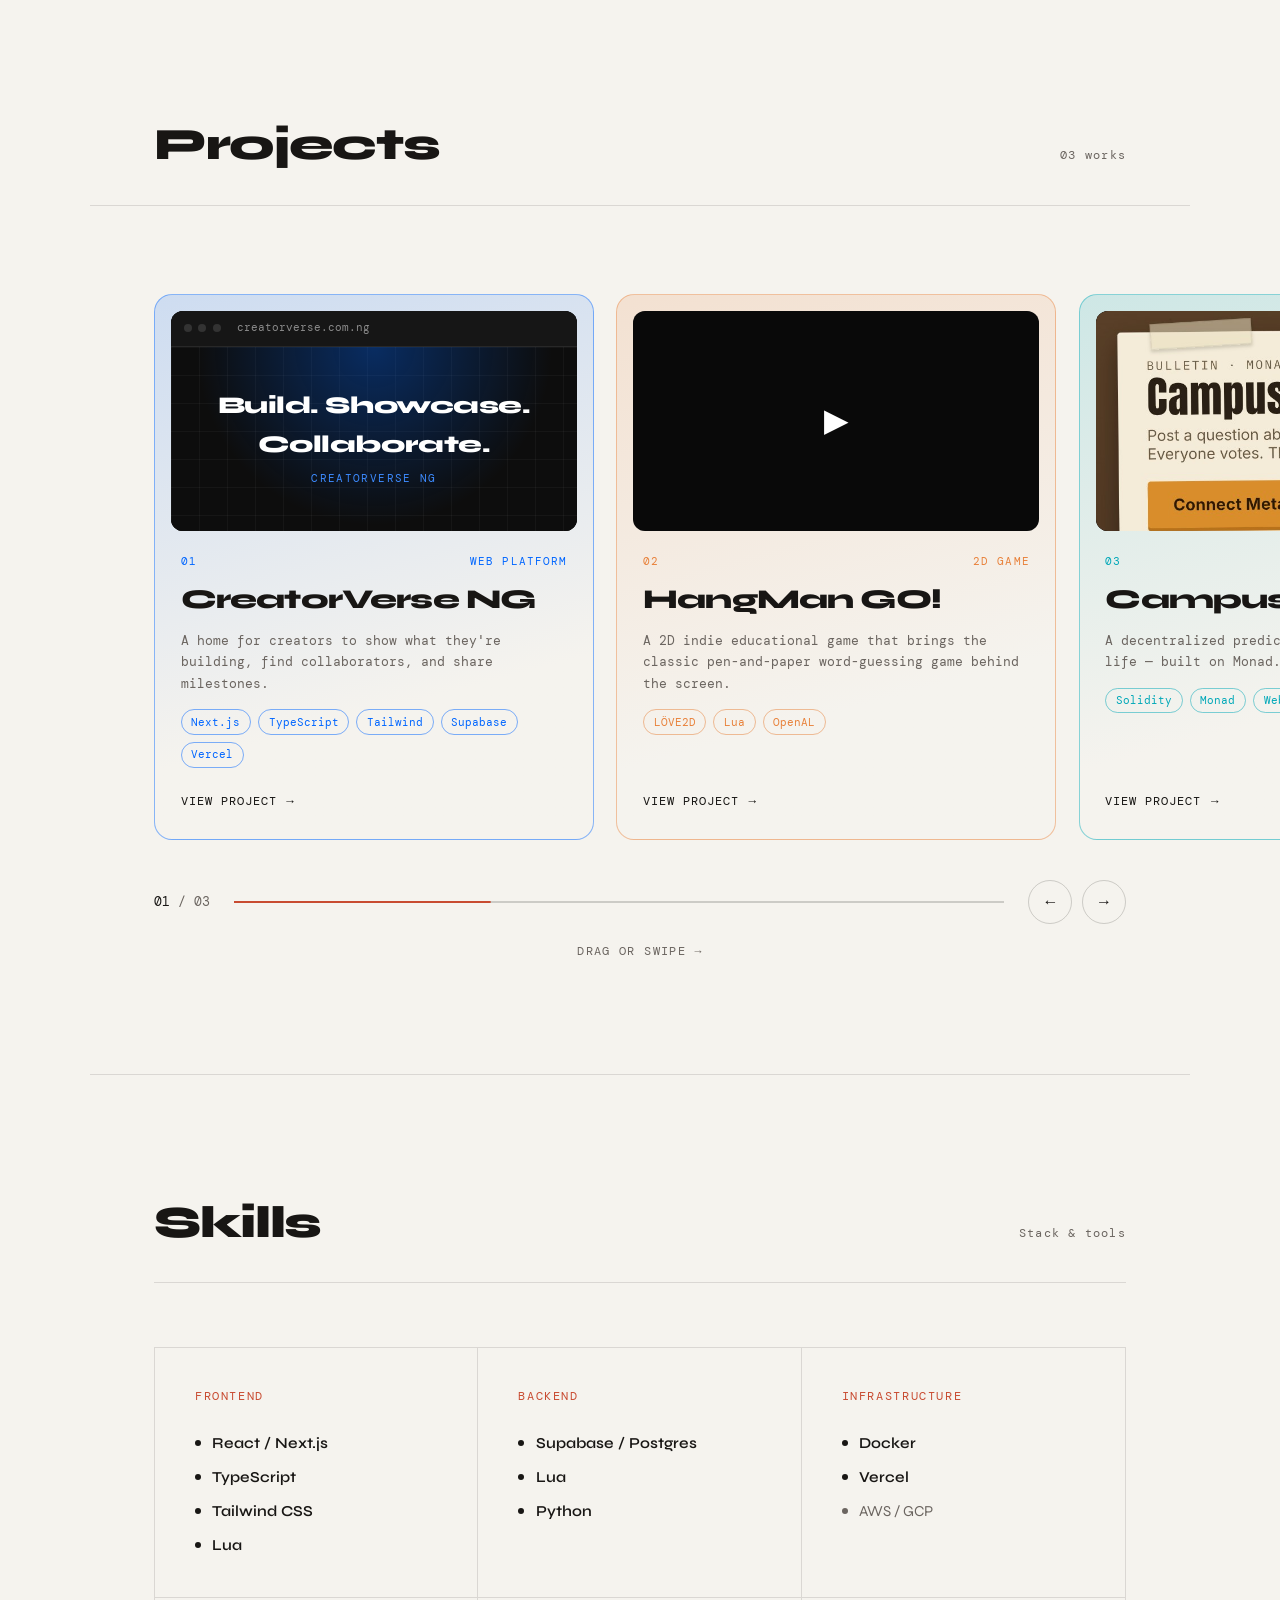
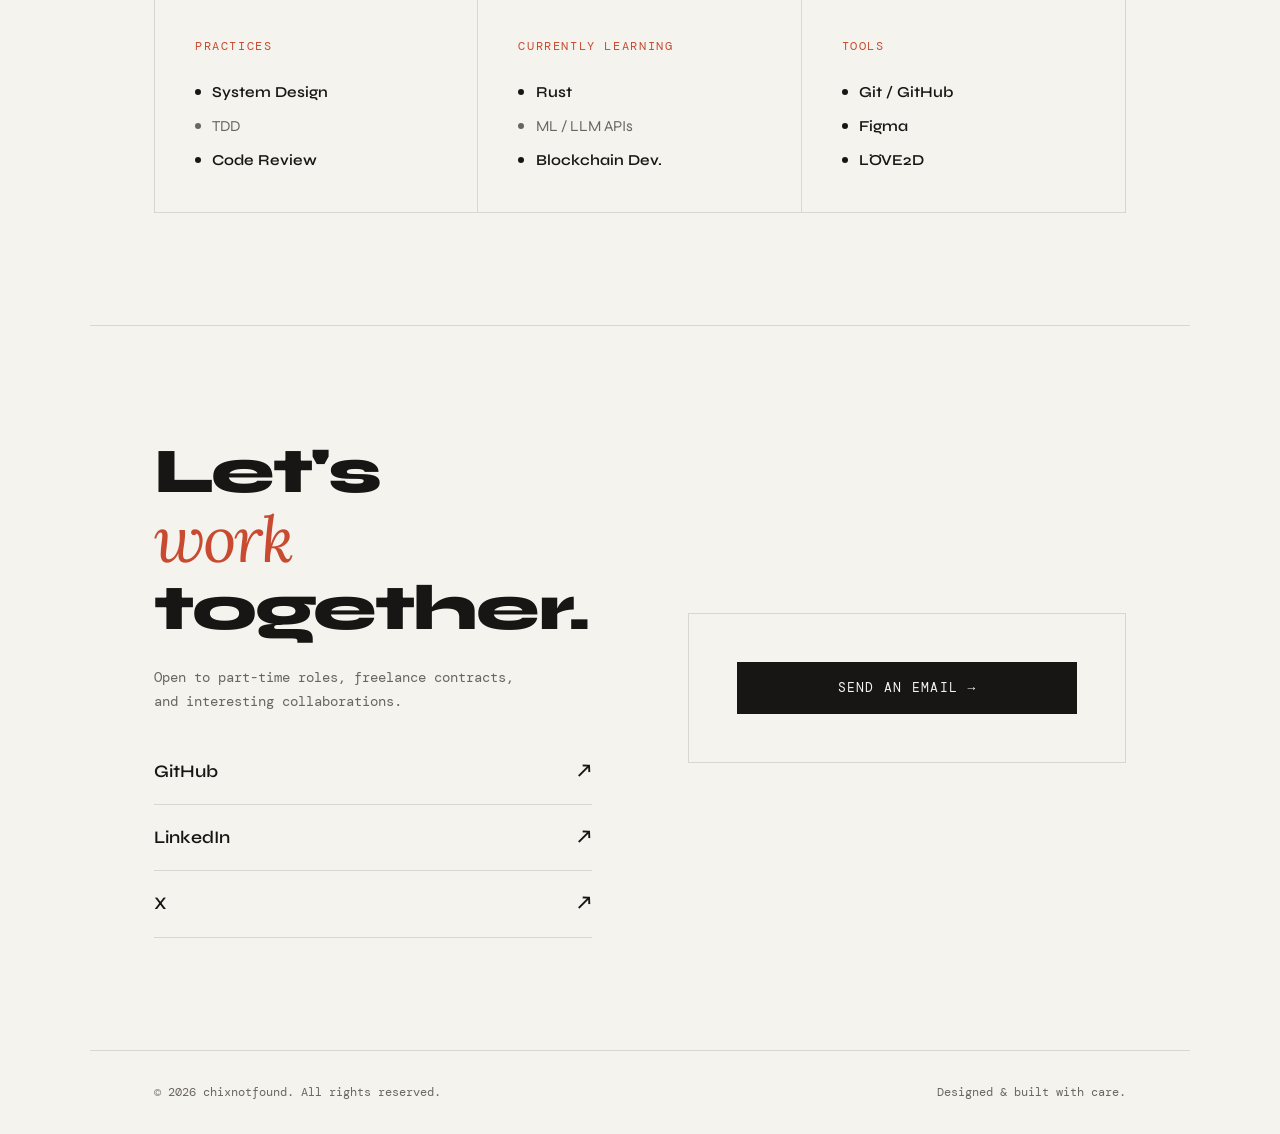
==== commit f6a8a3fa: "Update project description for CreatorVerse NG" ====
--- a/index.html
+++ b/index.html
@@ -132,7 +132,7 @@
                 <div class="pcard-body">
                     <div class="pcard-top"><span>01</span><span>Web platform</span></div>
                     <h3 class="pcard-title">CreatorVerse NG</h3>
-                    <p class="pcard-desc">A home for Nigerian creators to show what they're building — and find the people who can help finish it.</p>
+                    <p class="pcard-desc">A home for creators to show what they're building, find collaborators, and share milestones.</p>
                     <div class="pcard-tags"><span>Next.js</span><span>TypeScript</span><span>Tailwind</span><span>Supabase</span><span>Vercel</span></div>
                     <span class="pcard-cta">View project <i>→</i></span>
                 </div>
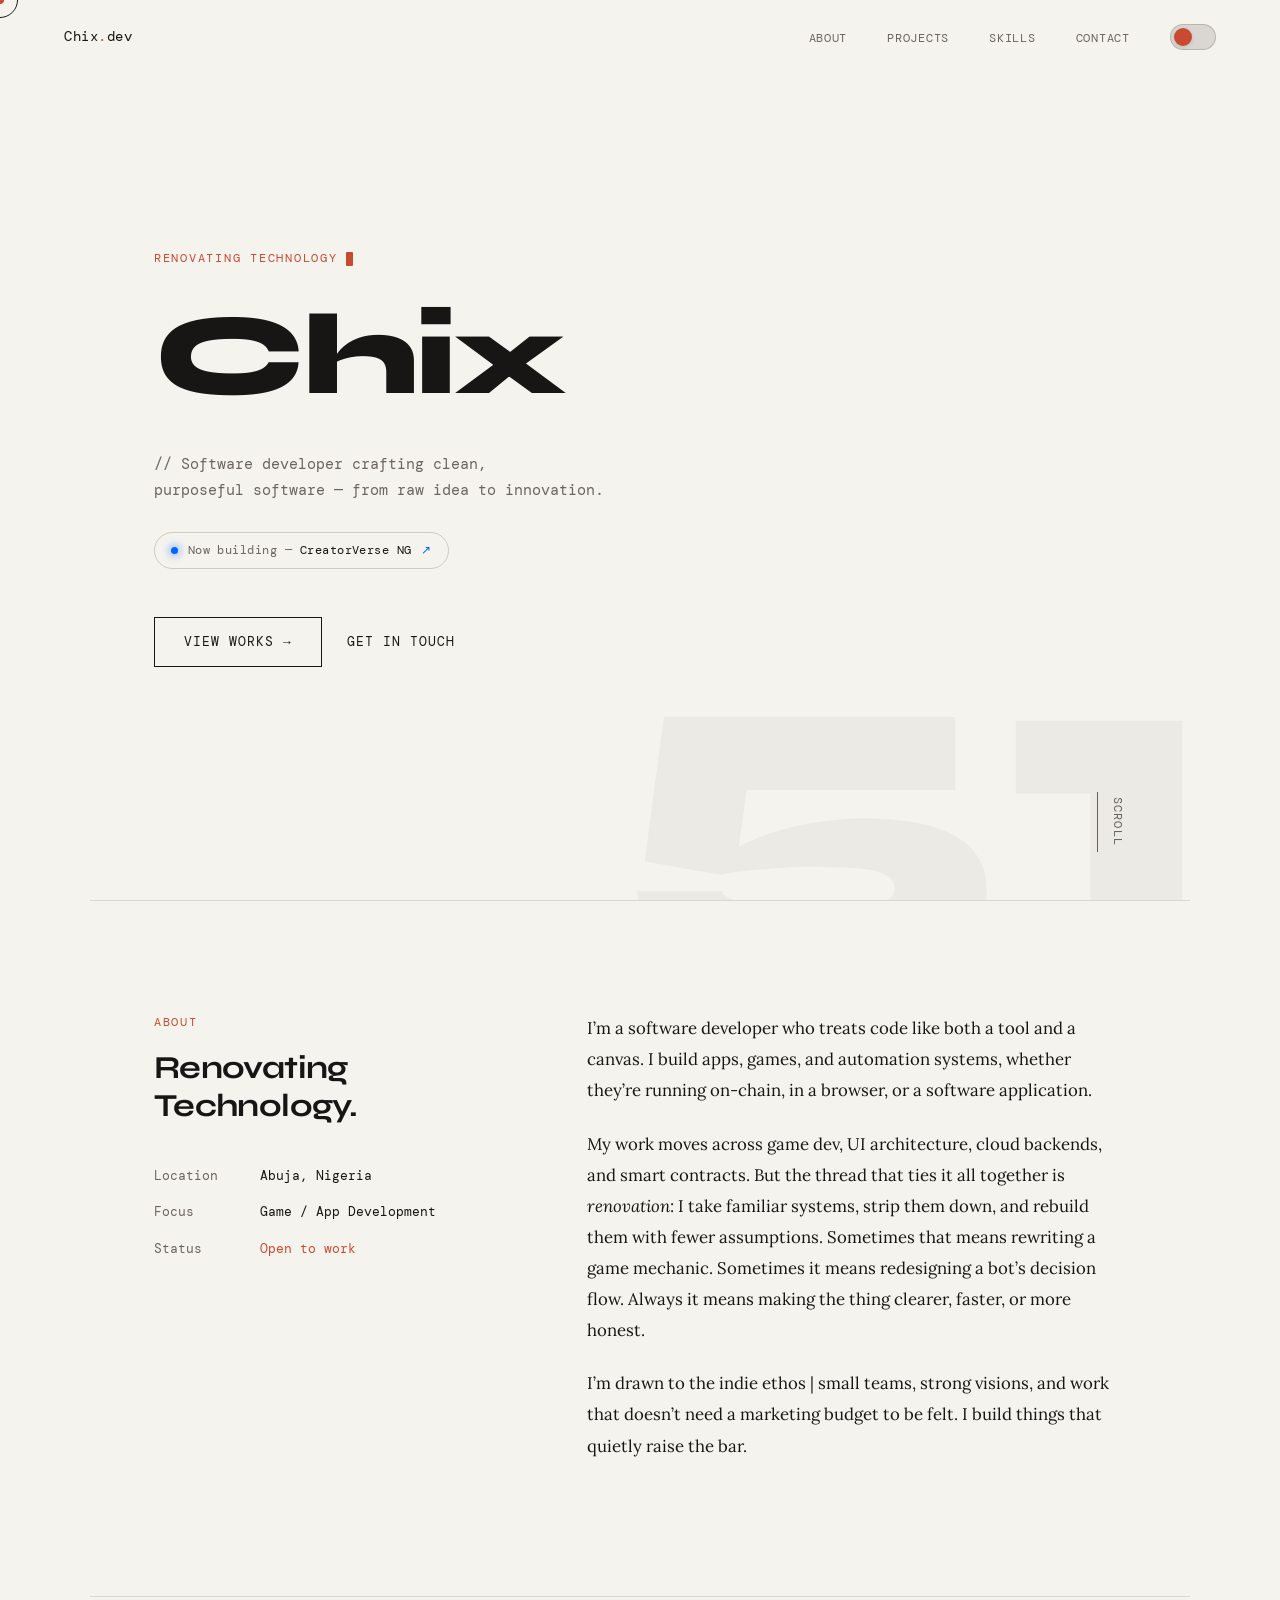
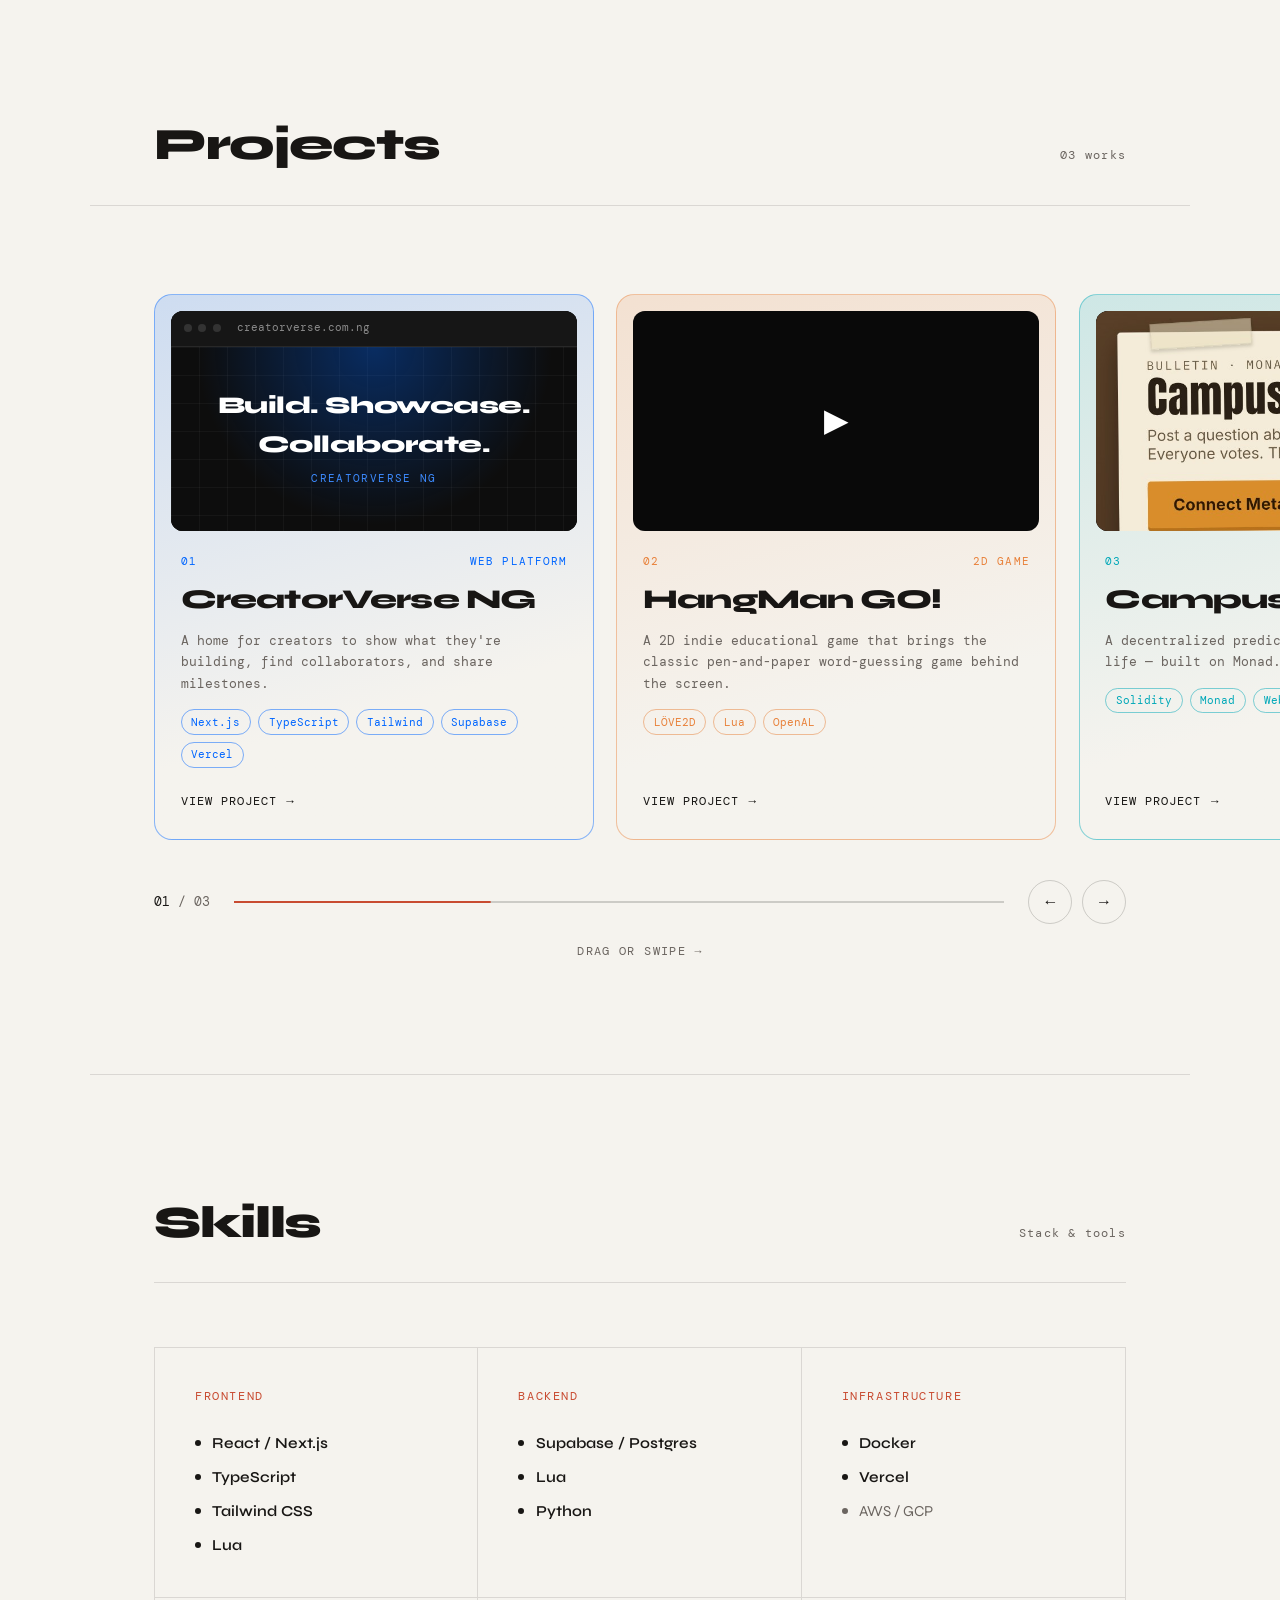
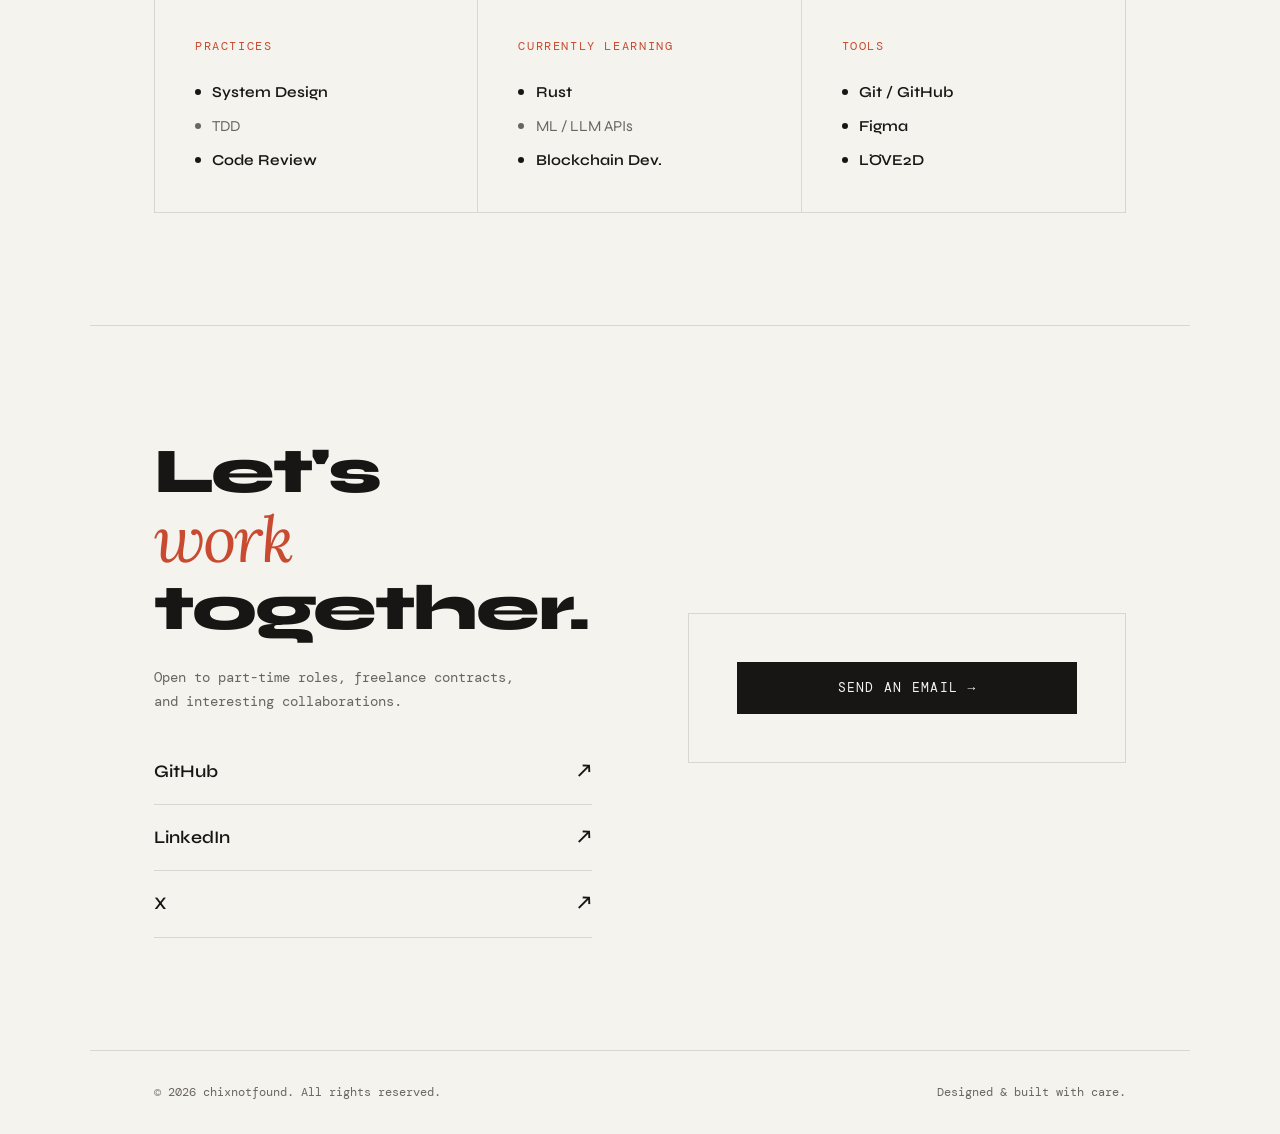
==== commit a466b418: "Change hero name from 'iT Chix' to 'Chix'" ====
--- a/index.html
+++ b/index.html
@@ -67,7 +67,7 @@
     <!-- Hero -->
     <section id="hero">
         <div class="hero-label">Renovating Technology</div>
-        <h1 class="hero-name">iT Chix</h1>
+        <h1 class="hero-name">Chix</h1>
         <p class="hero-tagline">
             // Software developer crafting clean,<br />
             purposeful software — from raw idea to innovation.
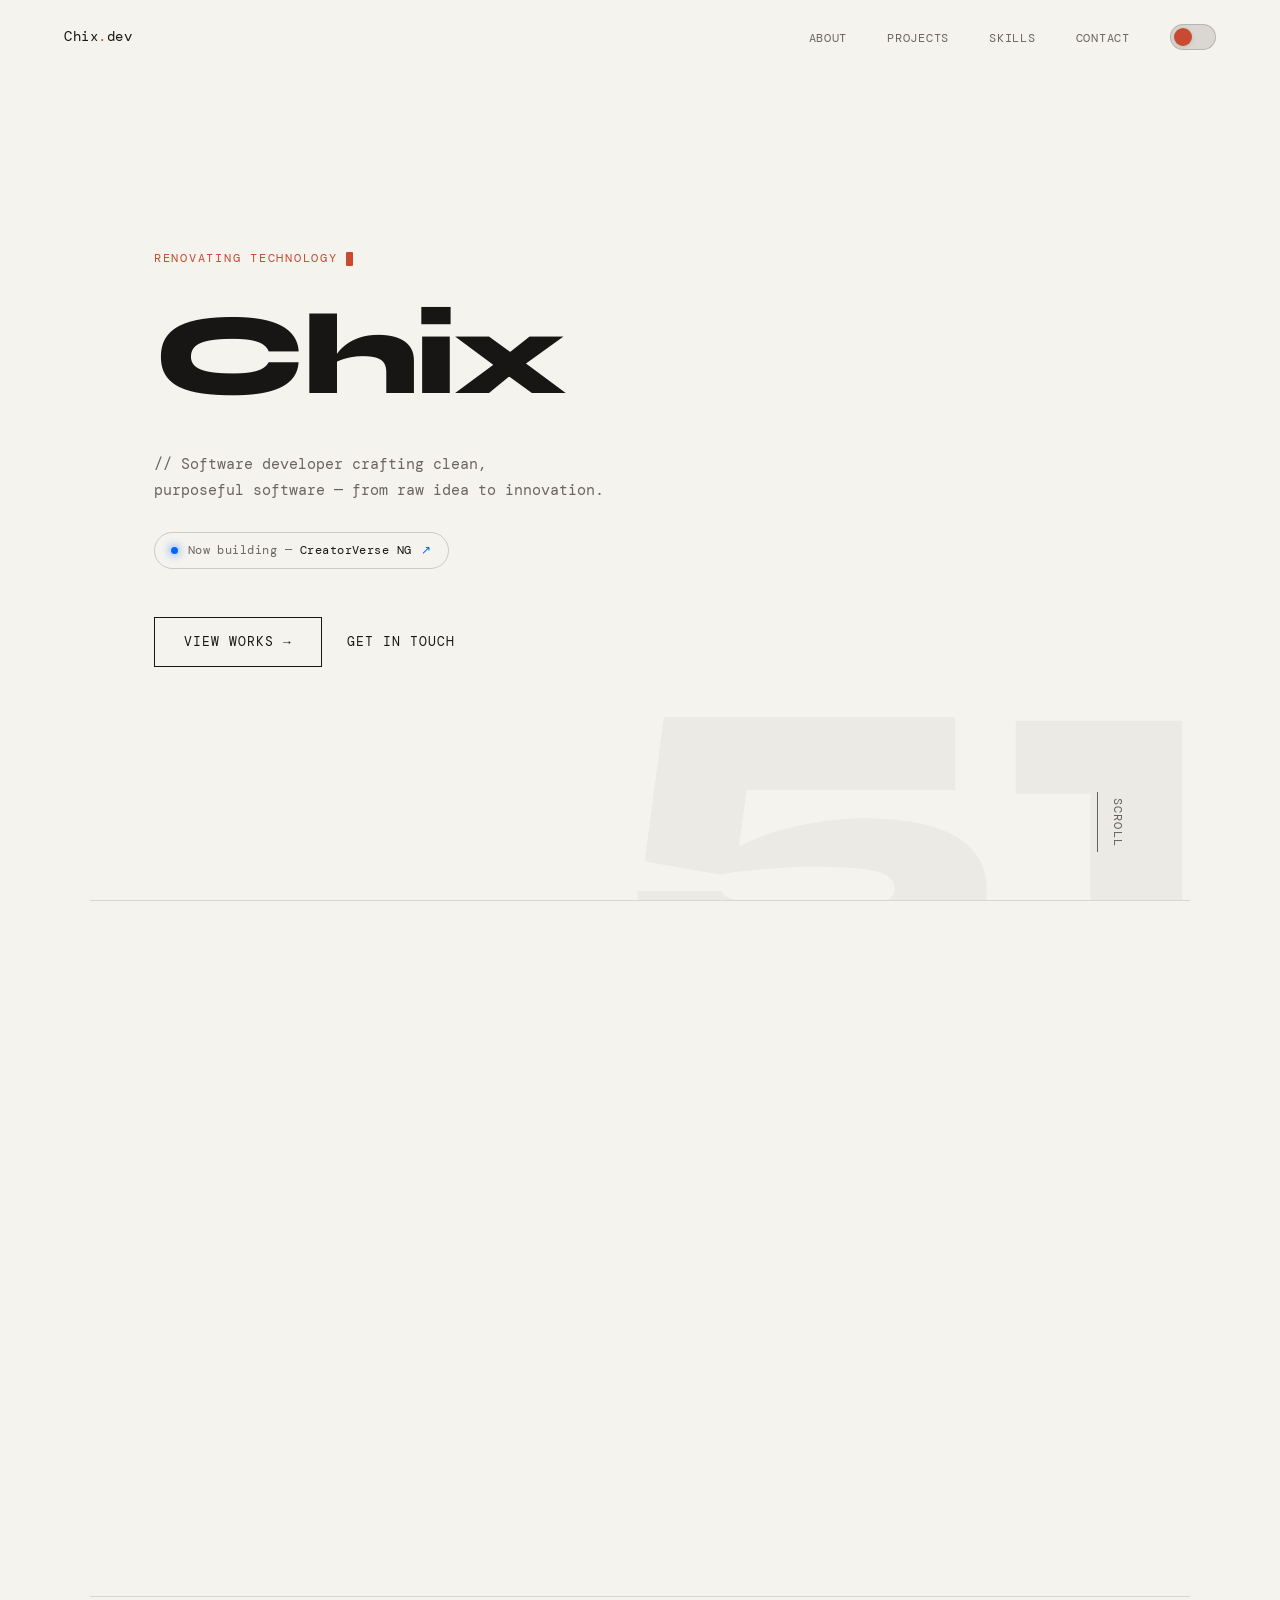
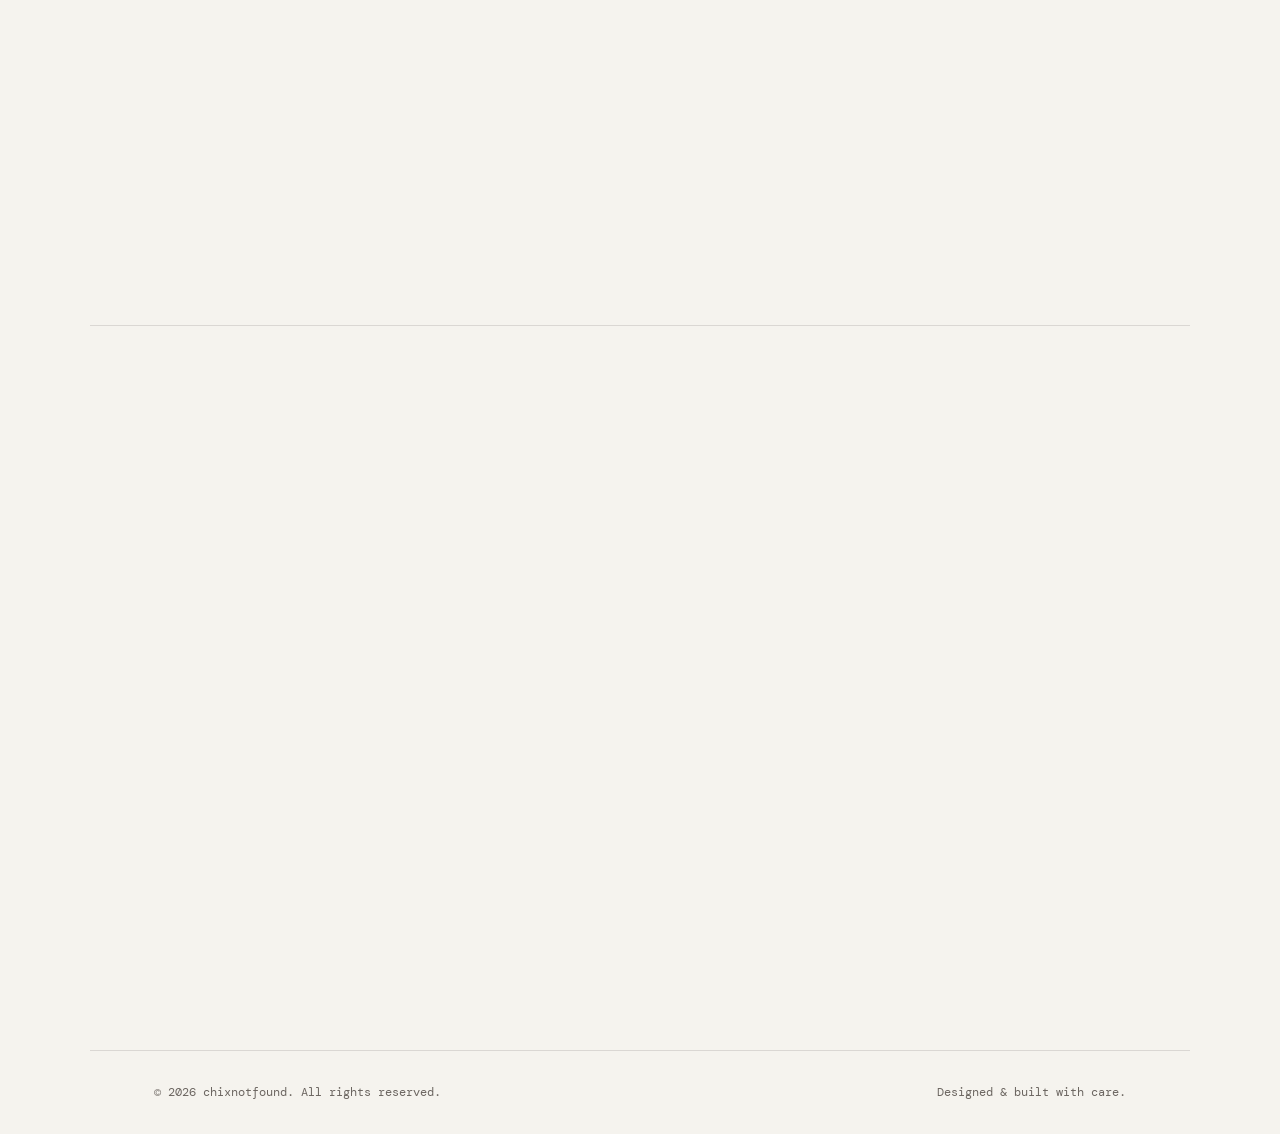
==== commit 9d376fa3: "index.html" ====
--- a/index.html
+++ b/index.html
@@ -41,11 +41,6 @@
 </head>
 <body>
 
-    <!-- Custom cursor -->
-    <div class="cursor" id="cursor">
-        <div class="cursor-ring" id="cursorRing"></div>
-        <div class="cursor-dot" id="cursorDot"></div>
-    </div>
 
     <!-- Nav -->
     <nav id="navbar">
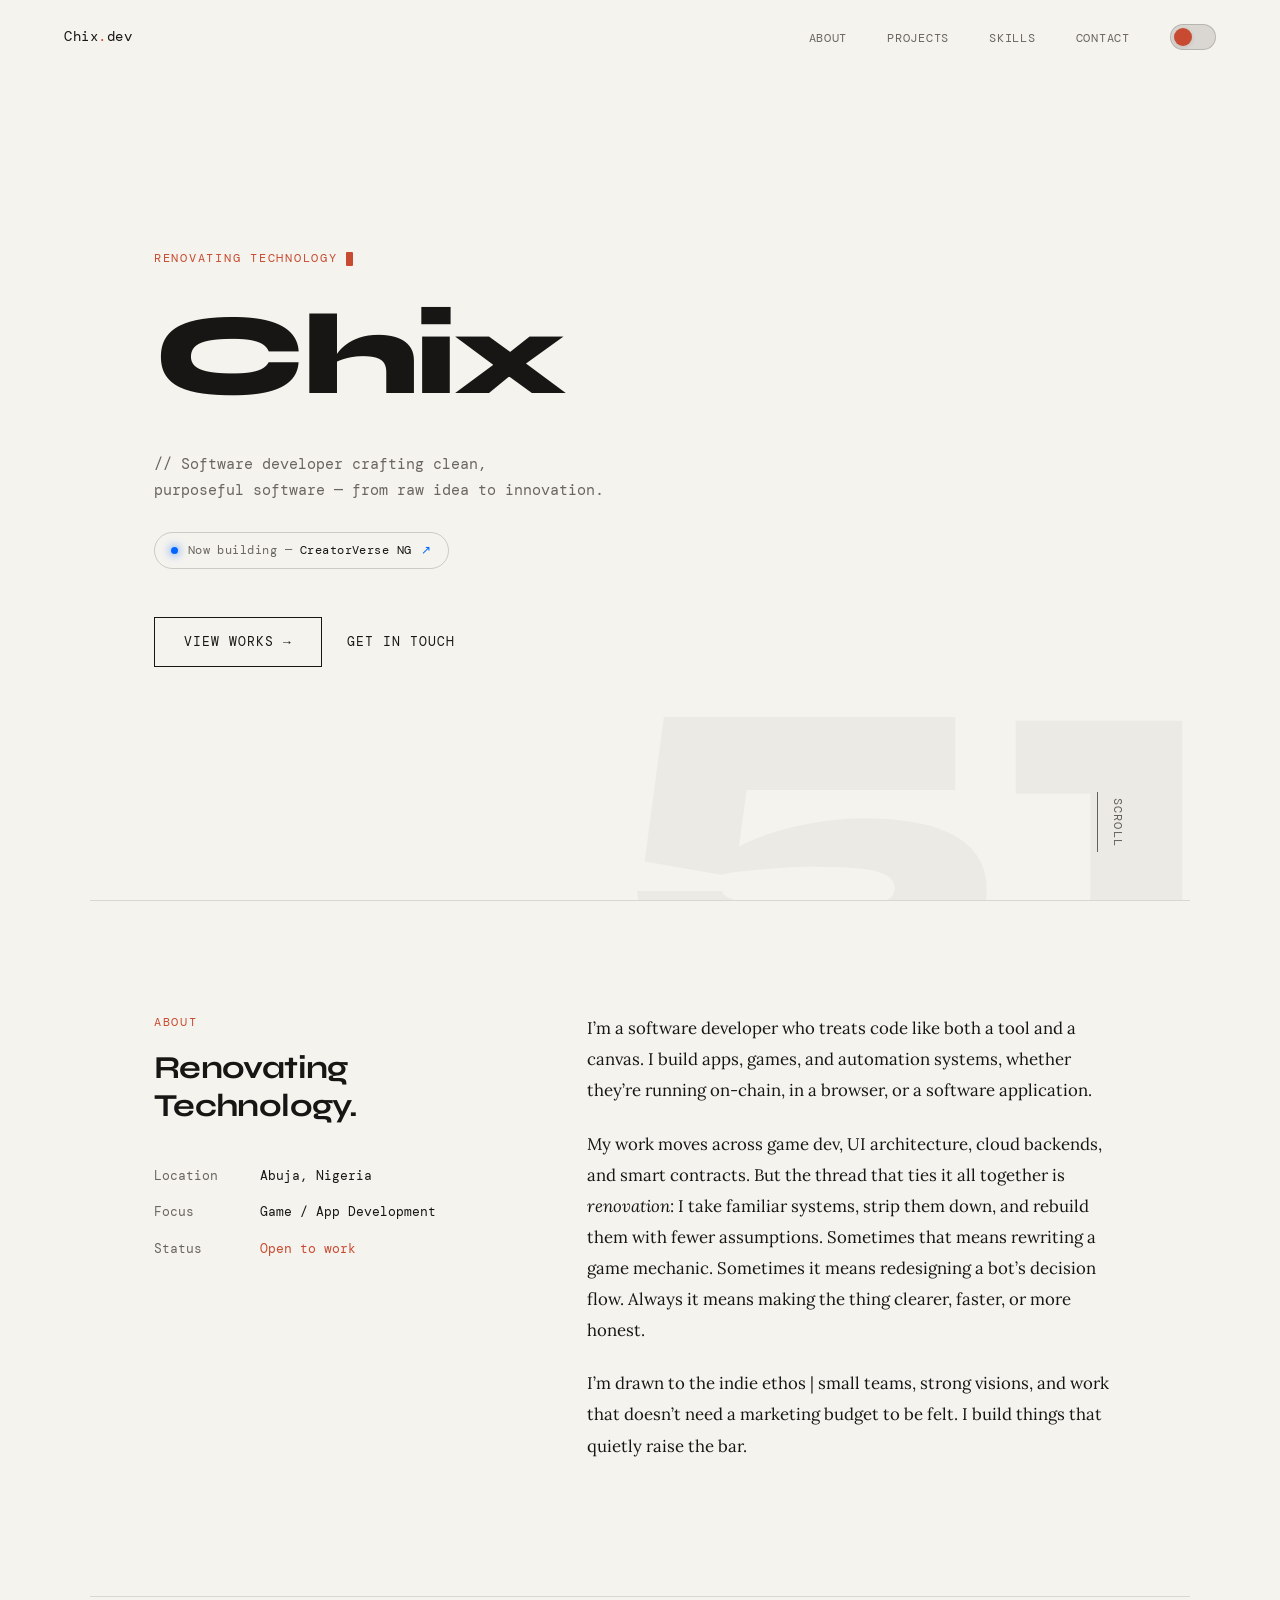
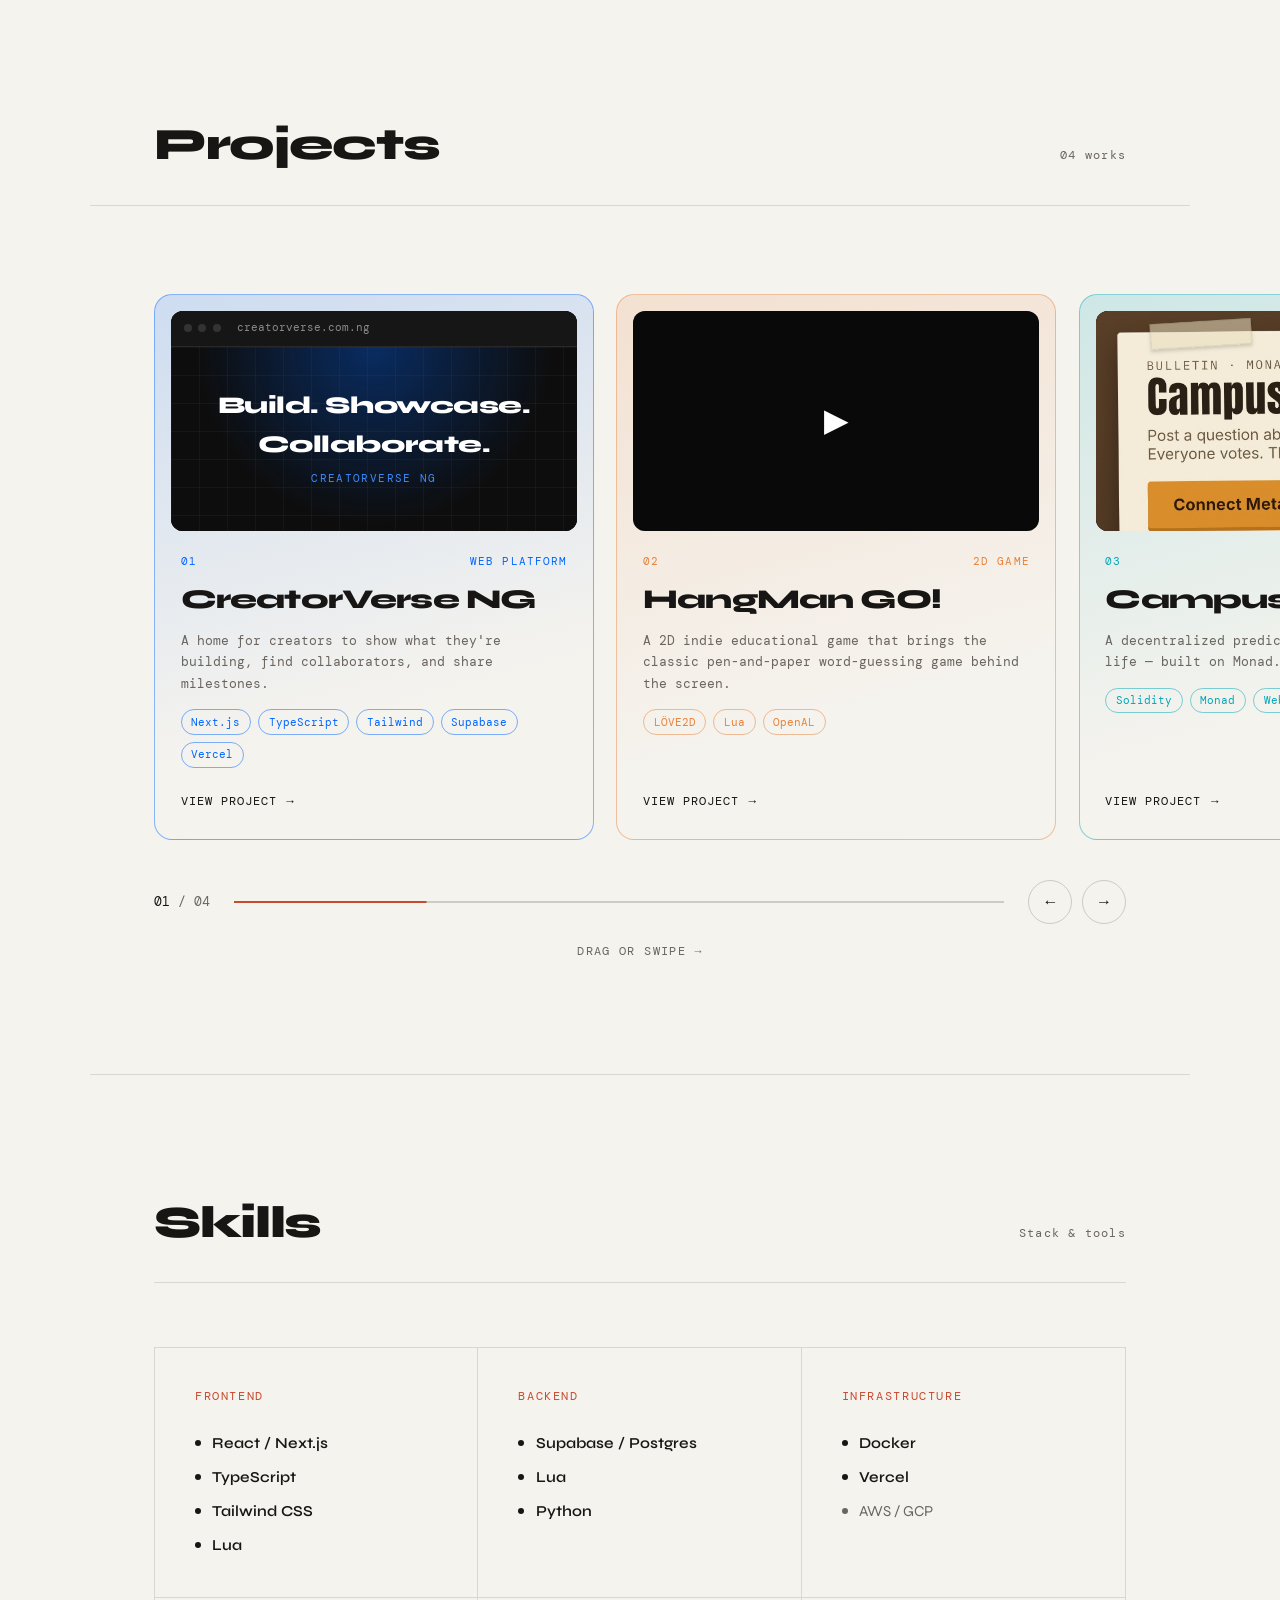
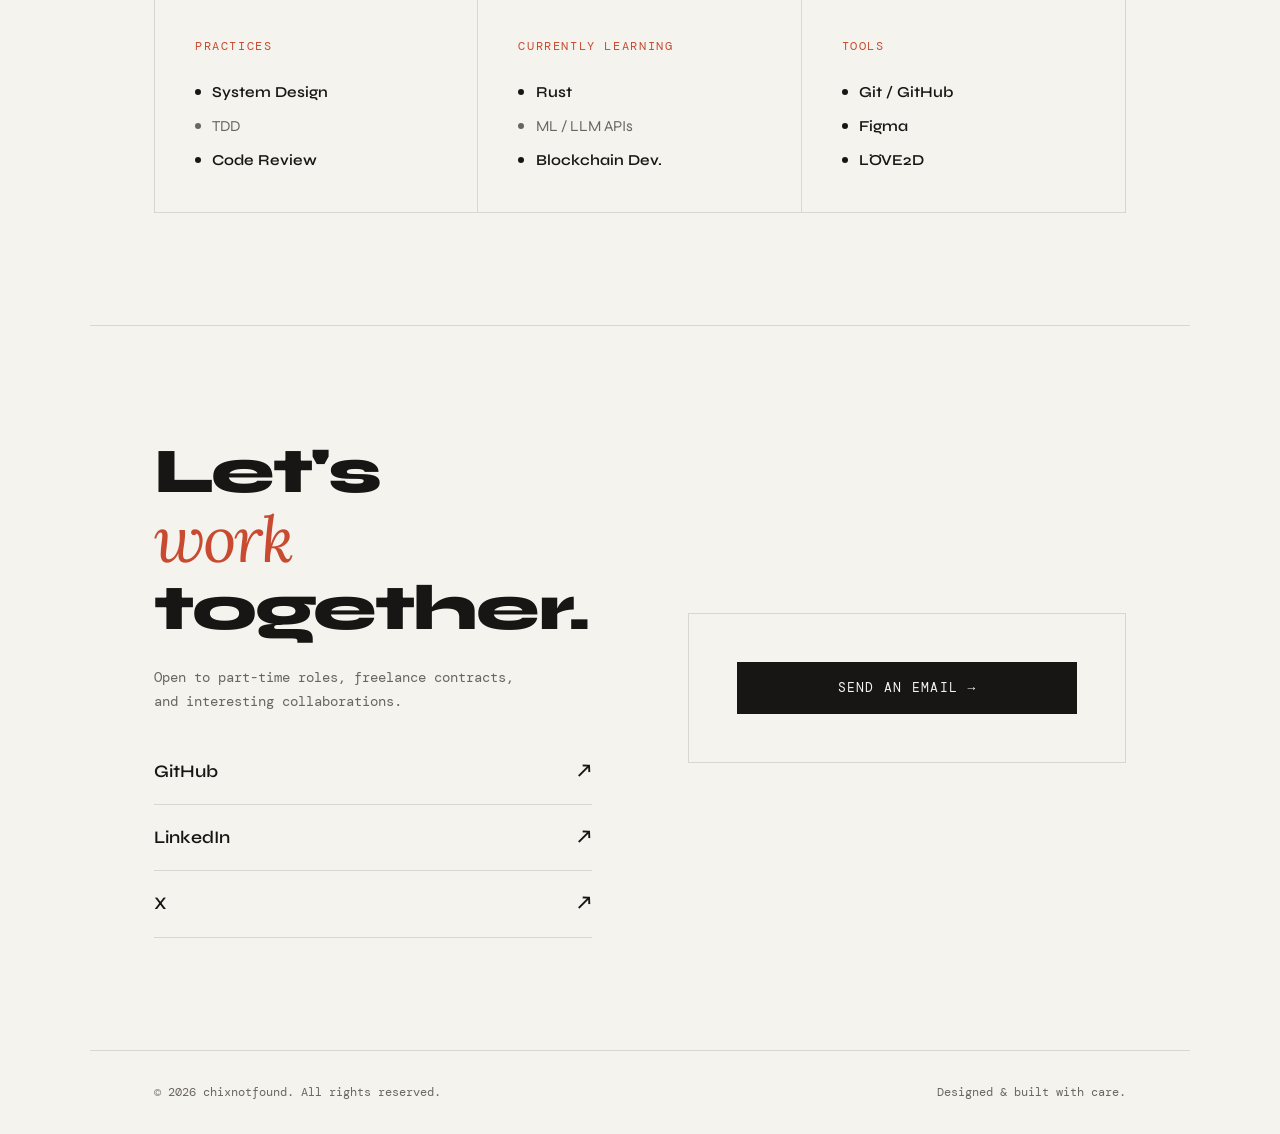
==== commit 4efd1a5f: "index.html" ====
--- a/index.html
+++ b/index.html
@@ -118,7 +118,7 @@
     <section id="projects">
         <div class="section-header reveal">
             <h2 class="section-heading">Projects</h2>
-            <span class="section-count">03 works</span>
+            <span class="section-count">04 works</span>
         </div>
         <div class="rail-wrap reveal">
         <div class="rail" id="rail" tabindex="0" aria-label="Projects — swipe or use arrows">
@@ -152,9 +152,19 @@
                     <span class="pcard-cta">View project <i>→</i></span>
                 </div>
             </a>
+            <a class="pcard" href="projects/melon-jelly.html" style="--c:#D8283C" aria-label="Melon Jelly — view project">
+                <div class="pcard-visual"><div class="img-visual" data-label="Melon Jelly"><img src="image/melon-jelly.jpg" alt="Melon Jelly — translucent watermelon jelly slice" loading="lazy" onerror="this.remove()"></div></div>
+                <div class="pcard-body">
+                    <div class="pcard-top"><span>04</span><span>WebGPU toy</span></div>
+                    <h3 class="pcard-title">Melon Jelly</h3>
+                    <p class="pcard-desc">An interactive 3D watermelon jelly you can grab, stretch and wobble — a real-time soft-body simulation.</p>
+                    <div class="pcard-tags"><span>WebGPU</span><span>WGSL</span><span>JavaScript</span><span>XPBD</span></div>
+                    <span class="pcard-cta">View project <i>→</i></span>
+                </div>
+            </a>
         </div>
         <div class="rail-ui">
-            <div class="rail-count"><b id="railNum">01</b> / 03</div>
+            <div class="rail-count"><b id="railNum">01</b> / 04</div>
             <div class="rail-bar"><span id="railBar"></span></div>
             <div class="rail-btns"><button id="railPrev" aria-label="Previous project">←</button><button id="railNext" aria-label="Next project">→</button></div>
         </div>
--- a/assets/site.css
+++ b/assets/site.css
@@ -64,7 +64,6 @@
             font-size: 16px;
             line-height: 1.6;
             -webkit-font-smoothing: antialiased;
-            cursor: none;
             transition: background-color var(--transition-theme), color var(--transition-theme);
             position: relative;
             overflow-x: hidden;
@@ -106,46 +105,6 @@
             opacity: 0.85;
         }
 
-        /* ── Custom cursor ── */
-        .cursor {
-            position: fixed;
-            top: 0;
-            left: 0;
-            z-index: 9999;
-            pointer-events: none;
-        }
-        .cursor-dot {
-            width: 8px;
-            height: 8px;
-            background: var(--accent);
-            border-radius: 50%;
-            transform: translate(-50%, -50%);
-            transition: transform 0.1s, background-color var(--transition-theme);
-        }
-        .cursor-ring {
-            width: 36px;
-            height: 36px;
-            border: 1.5px solid var(--ink);
-            border-radius: 50%;
-            transform: translate(-50%, -50%);
-            transition: transform 0.18s ease, width 0.25s ease, height 0.25s ease, border-color 0.25s ease;
-            position: absolute;
-            top: 0;
-            left: 0;
-        }
-        body:has(a:hover) .cursor-ring,
-        body:has(button:hover) .cursor-ring {
-            width: 56px;
-            height: 56px;
-            border-color: var(--accent);
-        }
-        body:has(.project-card:hover) .cursor-ring {
-            width: 64px;
-            height: 64px;
-            border-color: var(--accent);
-            mix-blend-mode: difference;
-        }
-
         /* ── Nav ── */
         nav {
             position: fixed;
@@ -214,7 +173,6 @@
             background: var(--line);
             border: 1.5px solid var(--line-strong);
             border-radius: 30px;
-            cursor: none;
             transition: background var(--transition-theme), border-color var(--transition-theme);
             flex-shrink: 0;
             outline: none;
@@ -514,7 +472,6 @@
             background: var(--bg);
             overflow: hidden;
             transition: background 0.3s ease, transform 0.35s ease, box-shadow 0.35s ease, border-color var(--transition-theme);
-            cursor: none;
         }
         .project-card:hover {
             border-color: var(--accent);
@@ -922,7 +879,6 @@
             letter-spacing: 0.1em;
             text-transform: uppercase;
             padding: 1rem;
-            cursor: none;
             transition: background 0.25s, color var(--transition-theme), transform 0.2s ease, box-shadow 0.25s;
         }
         .form-submit:hover {
@@ -1220,7 +1176,7 @@
         .cv-body strong { display: block; font-family: var(--sans); font-weight: 800; font-size: 1.5rem; letter-spacing: -.02em; color: #fff; }
         .cv-body small { font-family: var(--mono); font-size: .7rem; color: #3d8bff; letter-spacing: .12em; text-transform: uppercase; }
         .cv-body img { position: absolute; inset: 0; width: 100%; height: 100%; object-fit: cover; object-position: top; }
-        .nav-burger { display: none; width: 38px; height: 22px; padding: 0; background: none; border: 0; position: relative; cursor: none; }
+        .nav-burger { display: none; width: 38px; height: 22px; padding: 0; background: none; border: 0; position: relative; }
         .nav-burger span, .nav-burger::before, .nav-burger::after { content: ''; position: absolute; left: 7px; right: 7px; height: 1.5px; background: var(--ink); transition: transform .3s, opacity .3s, top .3s; }
         .nav-burger::before { top: 5px; } .nav-burger span { top: 10px; } .nav-burger::after { top: 15px; }
         nav.open .nav-burger::before { top: 10px; transform: rotate(45deg); }
@@ -1233,10 +1189,6 @@
             nav.open .nav-links { transform: none; }
             .cv-visual { height: 220px; }
         }
-        @media (hover: none), (pointer: coarse) {
-            body, .theme-toggle, .project-card, .form-submit, .nav-burger { cursor: auto; }
-            .cursor { display: none; }
-        }
         @media (prefers-reduced-motion: reduce) {
             *, *::before, *::after { animation-duration: .01ms !important; animation-iteration-count: 1 !important; transition-duration: .01ms !important; }
             html { scroll-behavior: auto; }
@@ -1251,7 +1203,7 @@
 .rail::-webkit-scrollbar { display: none; }
 .rail.dragging { scroll-snap-type: none; cursor: grabbing; }
 .rail.dragging .pcard { pointer-events: none; }
-.pcard { position: relative; flex: 0 0 min(84vw, 440px); scroll-snap-align: start; display: flex; flex-direction: column; overflow: hidden; text-decoration: none; color: var(--ink); border: 1px solid color-mix(in srgb, var(--c) 45%, transparent); border-radius: 18px; background: linear-gradient(165deg, color-mix(in srgb, var(--c) 16%, var(--bg)), var(--bg) 72%); transition: transform .45s cubic-bezier(.2,.8,.2,1), box-shadow .45s, border-color .3s; cursor: none; user-select: none; -webkit-user-drag: none; }
+.pcard { position: relative; flex: 0 0 min(84vw, 440px); scroll-snap-align: start; display: flex; flex-direction: column; overflow: hidden; text-decoration: none; color: var(--ink); border: 1px solid color-mix(in srgb, var(--c) 45%, transparent); border-radius: 18px; background: linear-gradient(165deg, color-mix(in srgb, var(--c) 16%, var(--bg)), var(--bg) 72%); transition: transform .45s cubic-bezier(.2,.8,.2,1), box-shadow .45s, border-color .3s; user-select: none; -webkit-user-drag: none; }
 .pcard::before { content: ''; position: absolute; inset: 0; z-index: 0; background: var(--c); clip-path: circle(0 at var(--mx, 50%) var(--my, 100%)); transition: clip-path .6s cubic-bezier(.2,.8,.2,1); }
 .pcard:hover, .pcard:focus-visible { transform: translateY(-10px); border-color: var(--c); box-shadow: 0 28px 60px color-mix(in srgb, var(--c) 40%, transparent); }
 .pcard:hover::before, .pcard:focus-visible::before { clip-path: circle(150% at var(--mx, 50%) var(--my, 100%)); }
@@ -1278,12 +1230,10 @@
 .rail-bar { flex: 1; height: 2px; background: var(--line-strong); position: relative; overflow: hidden; }
 .rail-bar span { position: absolute; inset: 0; background: var(--accent); transform-origin: 0 50%; transform: scaleX(.33); transition: transform .25s; }
 .rail-btns { display: flex; gap: .6rem; }
-.rail-btns button { width: 44px; height: 44px; border-radius: 50%; border: 1.5px solid var(--line-strong); background: transparent; color: var(--ink); font-size: 1rem; cursor: none; transition: background .2s, color .2s, border-color .2s; }
+.rail-btns button { width: 44px; height: 44px; border-radius: 50%; border: 1.5px solid var(--line-strong); background: transparent; color: var(--ink); font-size: 1rem; transition: background .2s, color .2s, border-color .2s; }
 .rail-btns button:hover { background: var(--ink); color: var(--bg); }
 .rail-hint { text-align: center; margin-top: 1.2rem; font-family: var(--mono); font-size: .72rem; letter-spacing: .12em; text-transform: uppercase; color: var(--mid); }
-@media (hover: none), (pointer: coarse) { .pcard, .rail-btns button { cursor: auto; } }
 @media (max-width: 800px) { #projects .section-header, .rail-ui { padding-inline: 1.5rem; } .rail-btns { display: none; } }
-body:has(.pcard:hover) .cursor-ring { width: 72px; height: 72px; border-color: #fff; mix-blend-mode: difference; }
 
 /* detail pages */
 body { animation: pageIn .6s ease both; } body.leaving { opacity: 0; transition: opacity .25s; }
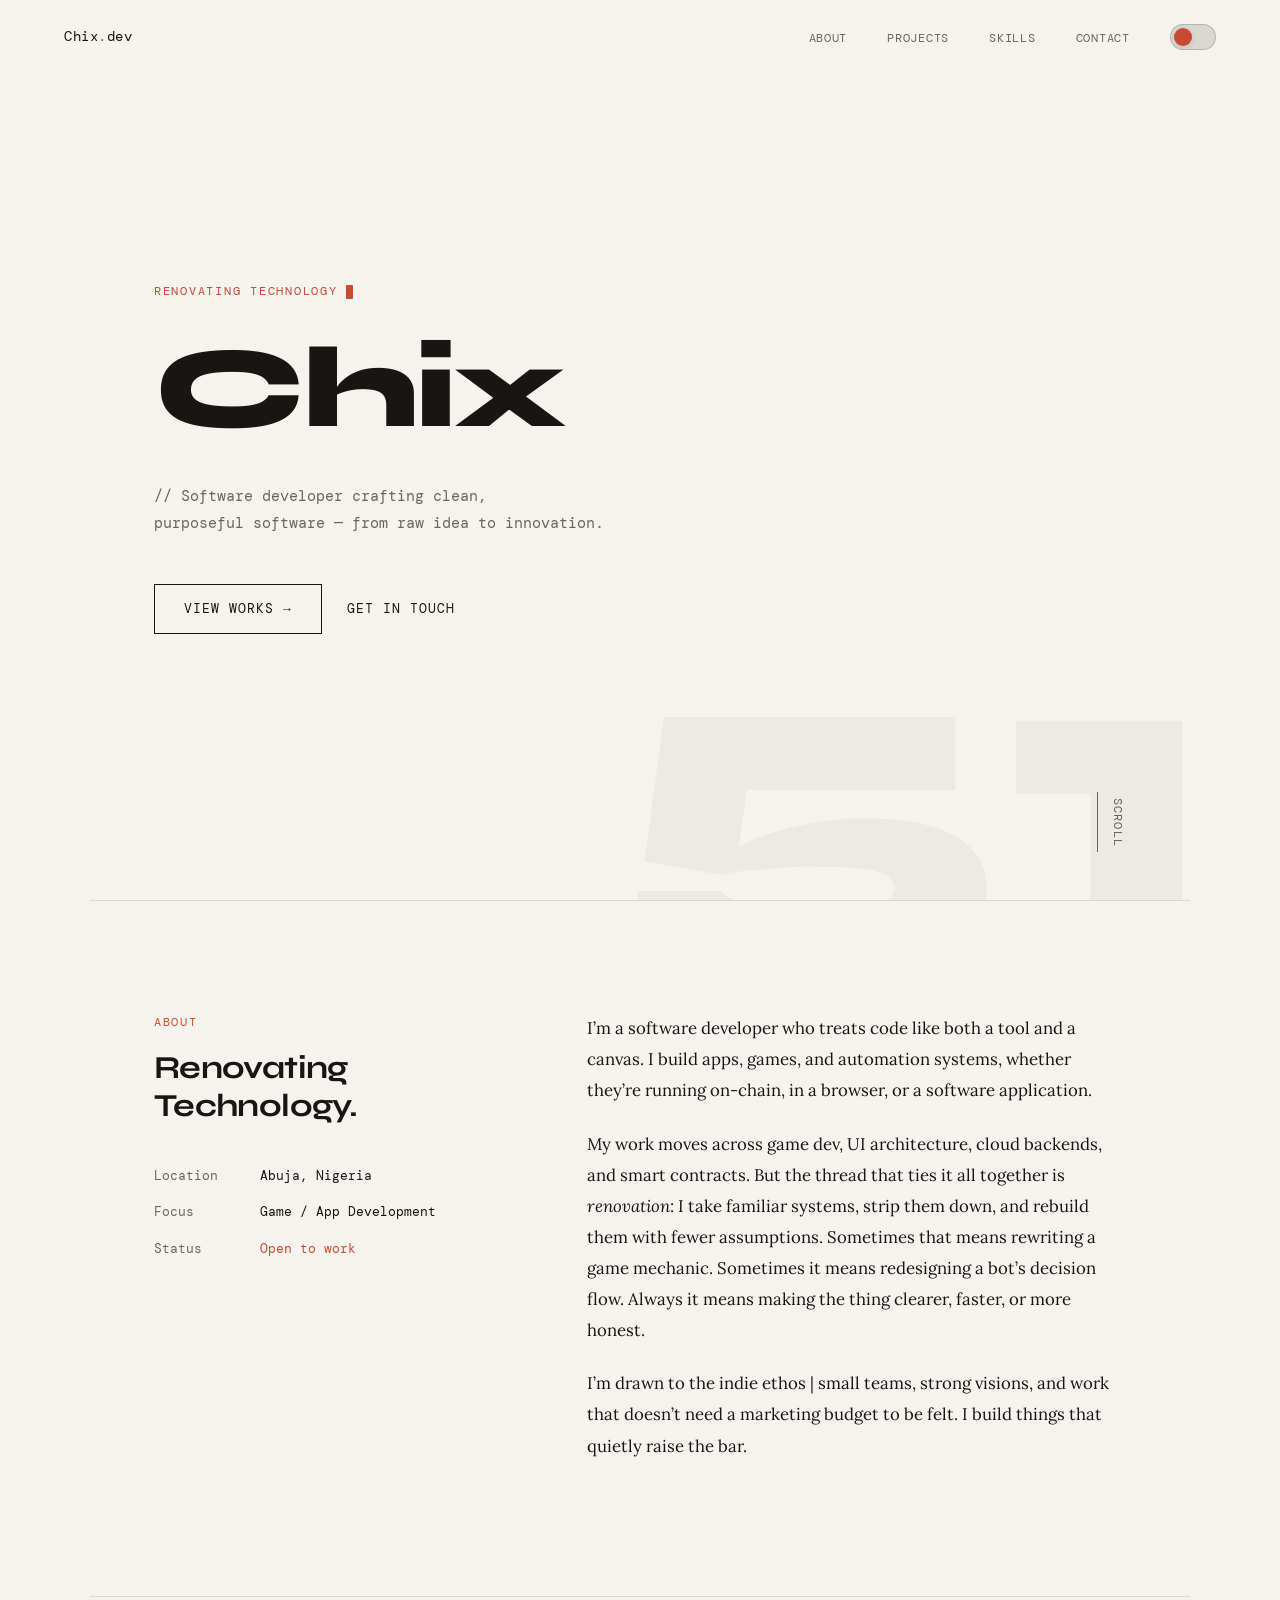
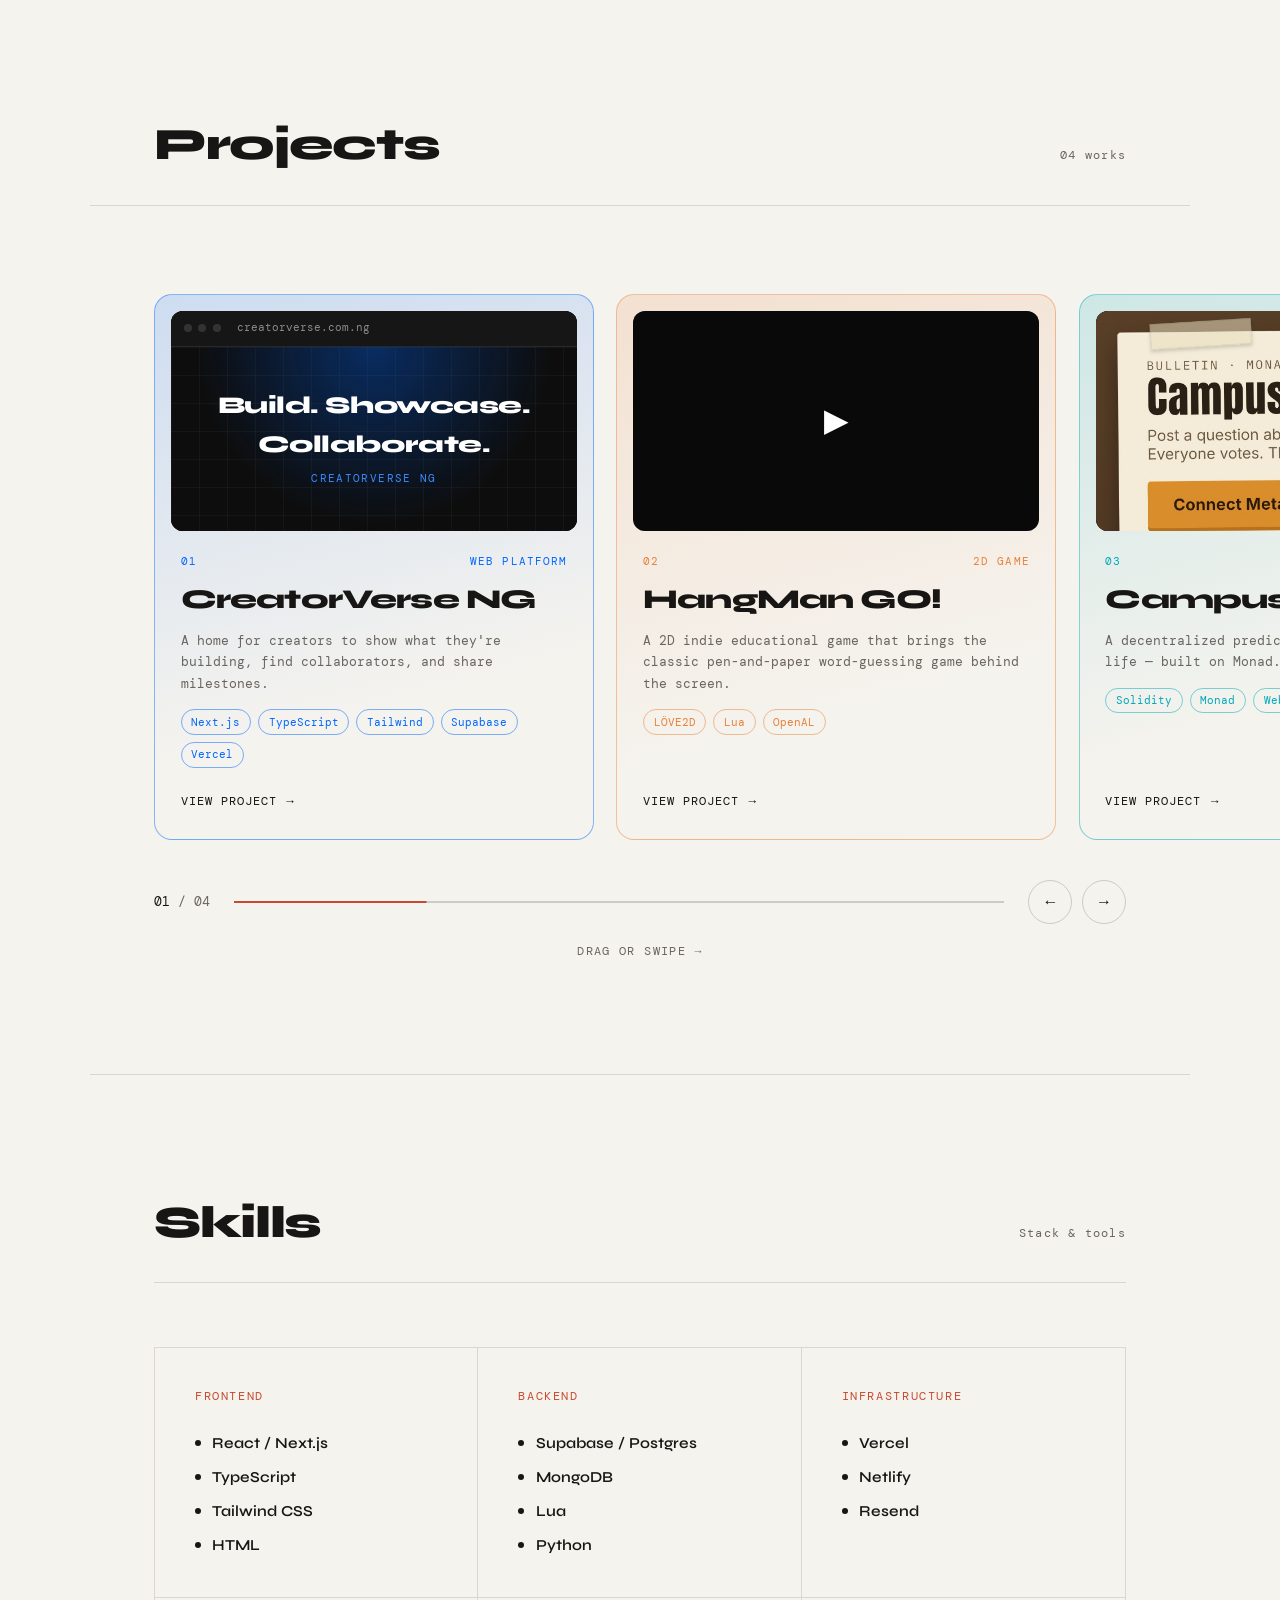
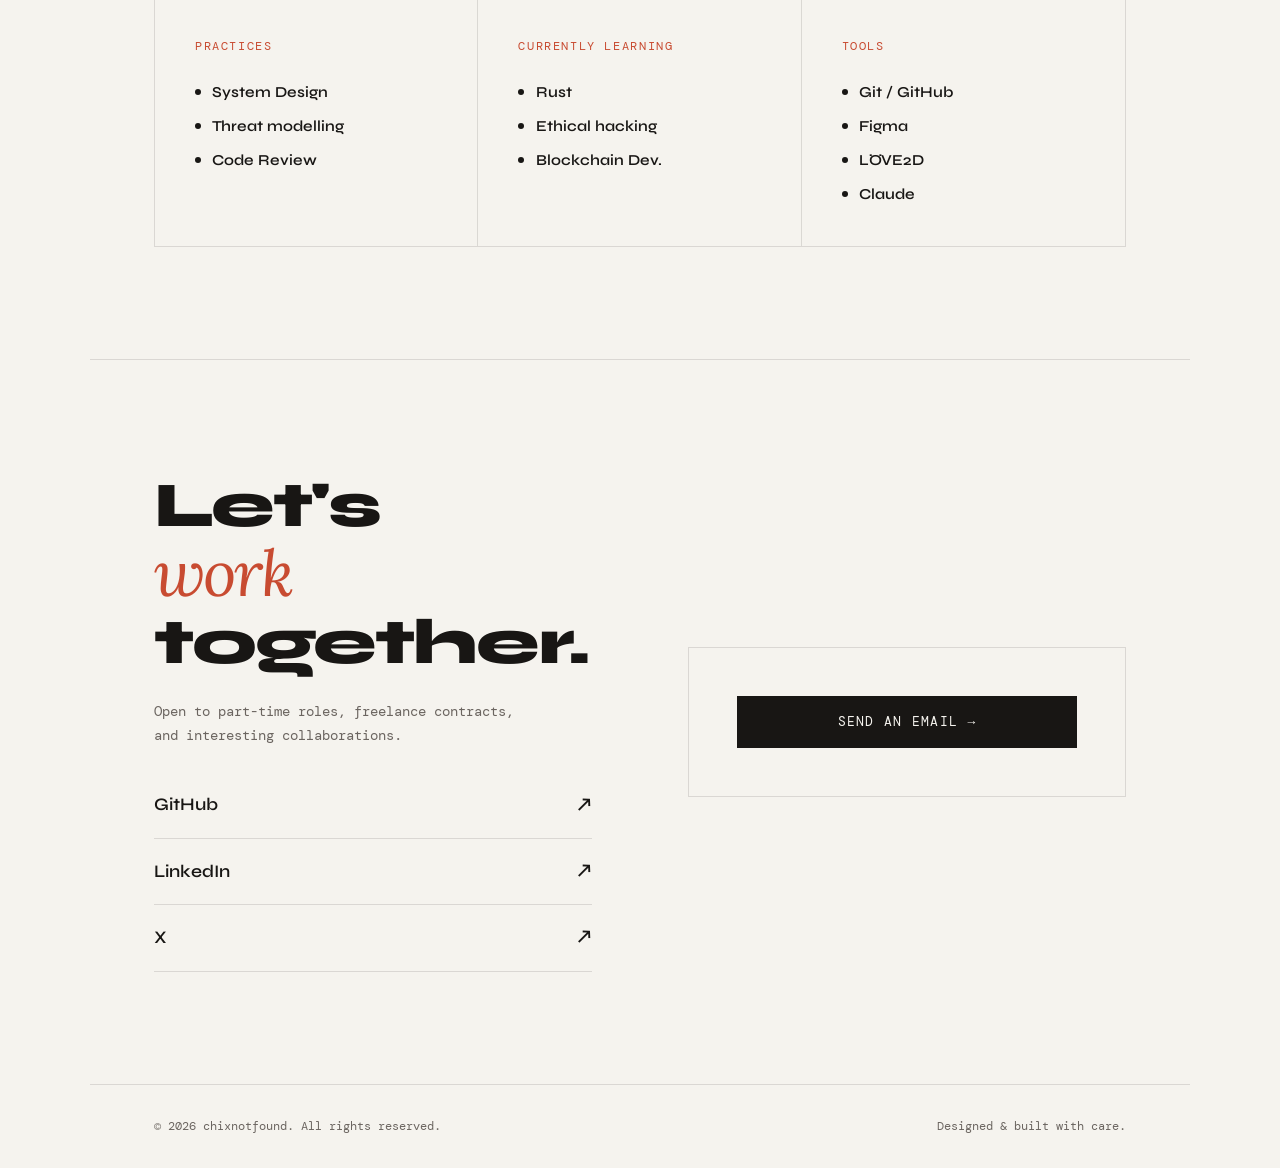
==== commit c30f51dc: "v2.0 complete" ====
--- a/index.html
+++ b/index.html
@@ -67,7 +67,6 @@
             // Software developer crafting clean,<br />
             purposeful software — from raw idea to innovation.
         </p>
-        <a href="https://www.creatorverse.com.ng" target="_blank" rel="noopener" class="now-building"><span class="pulse-dot"></span><span>Now building — <b>CreatorVerse NG</b></span><em>↗</em></a>
         <div class="hero-cta">
             <a href="#projects" class="btn btn-pulse">View Works →</a>
             <a href="#contact" class="btn btn-ghost">Get in Touch</a>
@@ -187,13 +186,14 @@
                     <li>React / Next.js</li>
                     <li>TypeScript</li>
                     <li>Tailwind CSS</li>
-                    <li>Lua</li>
+                    <li>HTML</li>
                 </ul>
             </div>
             <div class="skill-group">
                 <div class="skill-group-title">Backend</div>
                 <ul class="skill-list">
                     <li>Supabase / Postgres</li>
+                    <li>MongoDB</li>
                     <li>Lua</li>
                     <li>Python</li>
                 </ul>
@@ -201,16 +201,16 @@
             <div class="skill-group">
                 <div class="skill-group-title">Infrastructure</div>
                 <ul class="skill-list">
-                    <li>Docker</li>
                     <li>Vercel</li>
-                    <li class="dim">AWS / GCP</li>
+                    <li>Netlify</li>
+                    <li>Resend</li>
                 </ul>
             </div>
             <div class="skill-group">
                 <div class="skill-group-title">Practices</div>
                 <ul class="skill-list">
                     <li>System Design</li>
-                    <li class="dim">TDD</li>
+                    <li>Threat modelling</li>
                     <li>Code Review</li>
                 </ul>
             </div>
@@ -218,7 +218,7 @@
                 <div class="skill-group-title">Currently Learning</div>
                 <ul class="skill-list">
                     <li>Rust</li>
-                    <li class="dim">ML / LLM APIs</li>
+                    <li>Ethical hacking</li>
                     <li>Blockchain Dev.</li>
                 </ul>
             </div>
@@ -228,6 +228,7 @@
                     <li>Git / GitHub</li>
                     <li>Figma</li>
                     <li>LÖVE2D</li>
+                    <li>Claude</li>
                 </ul>
             </div>
         </div>
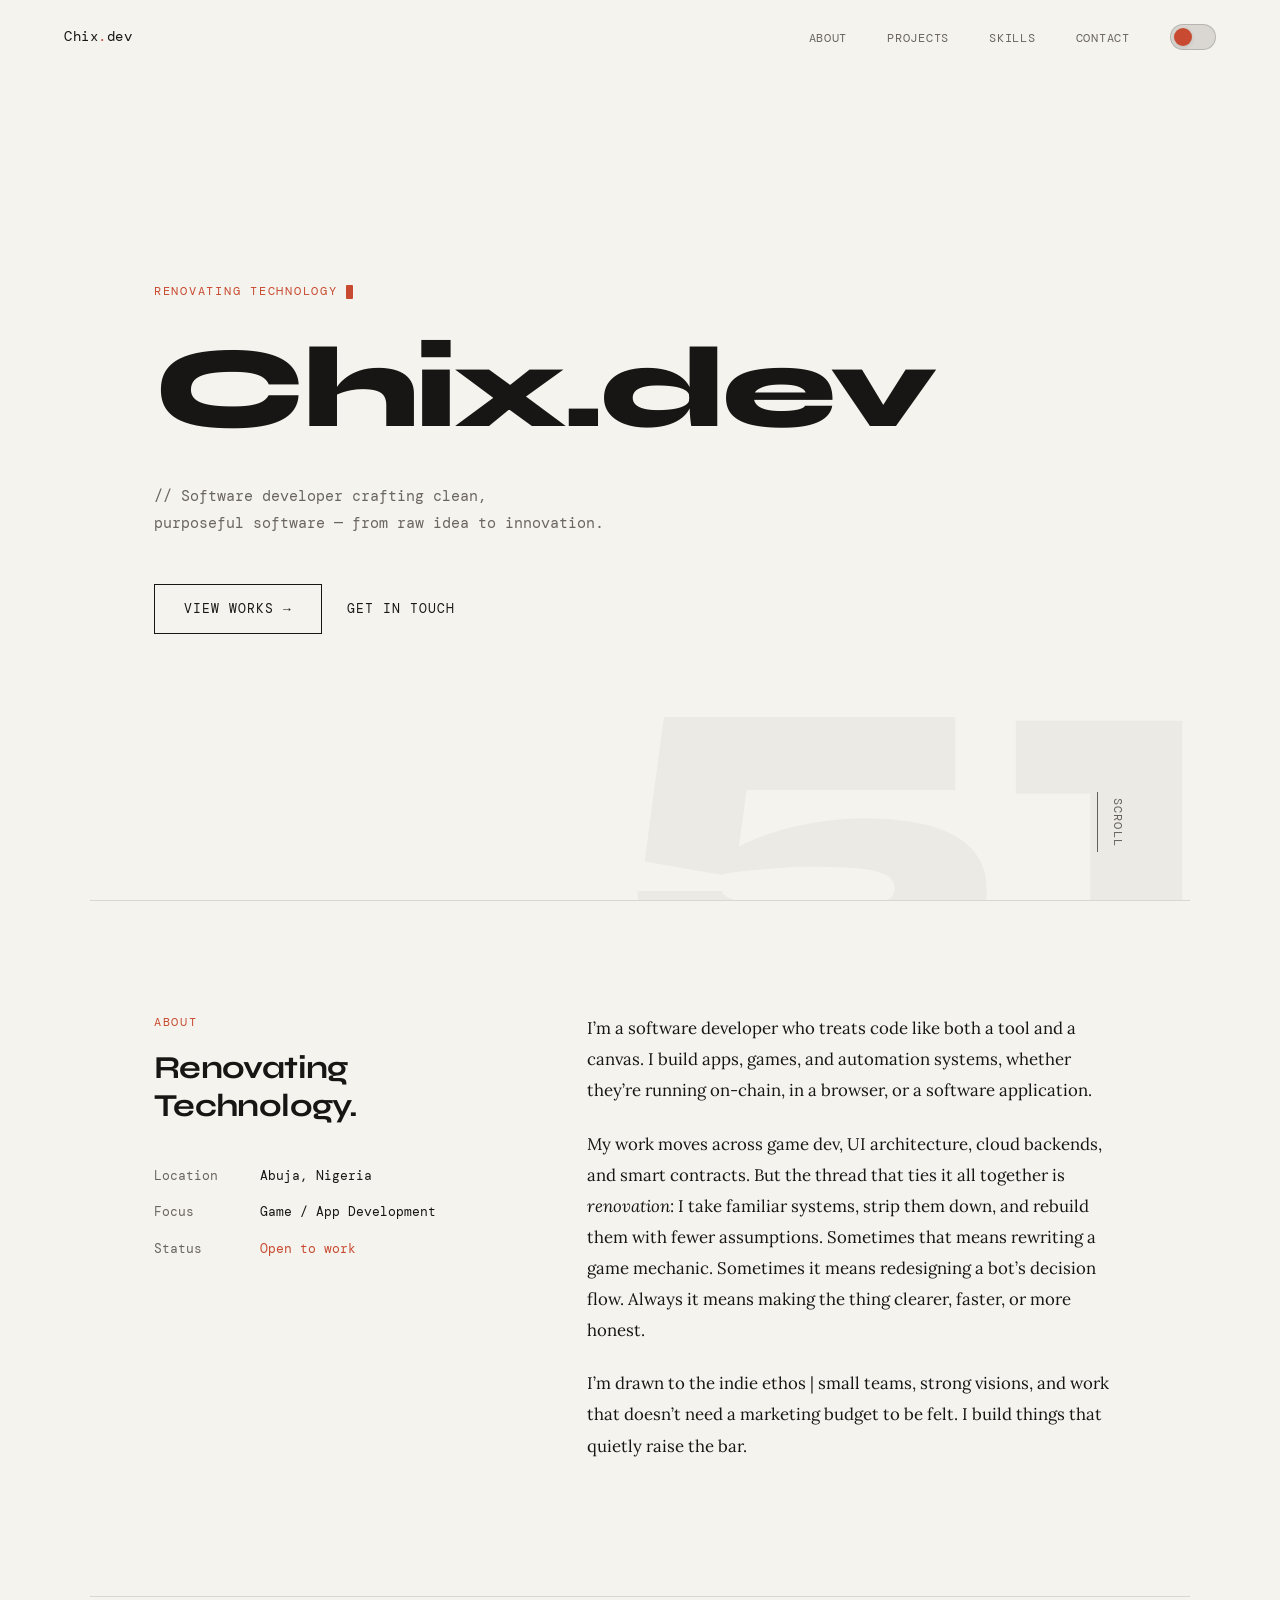
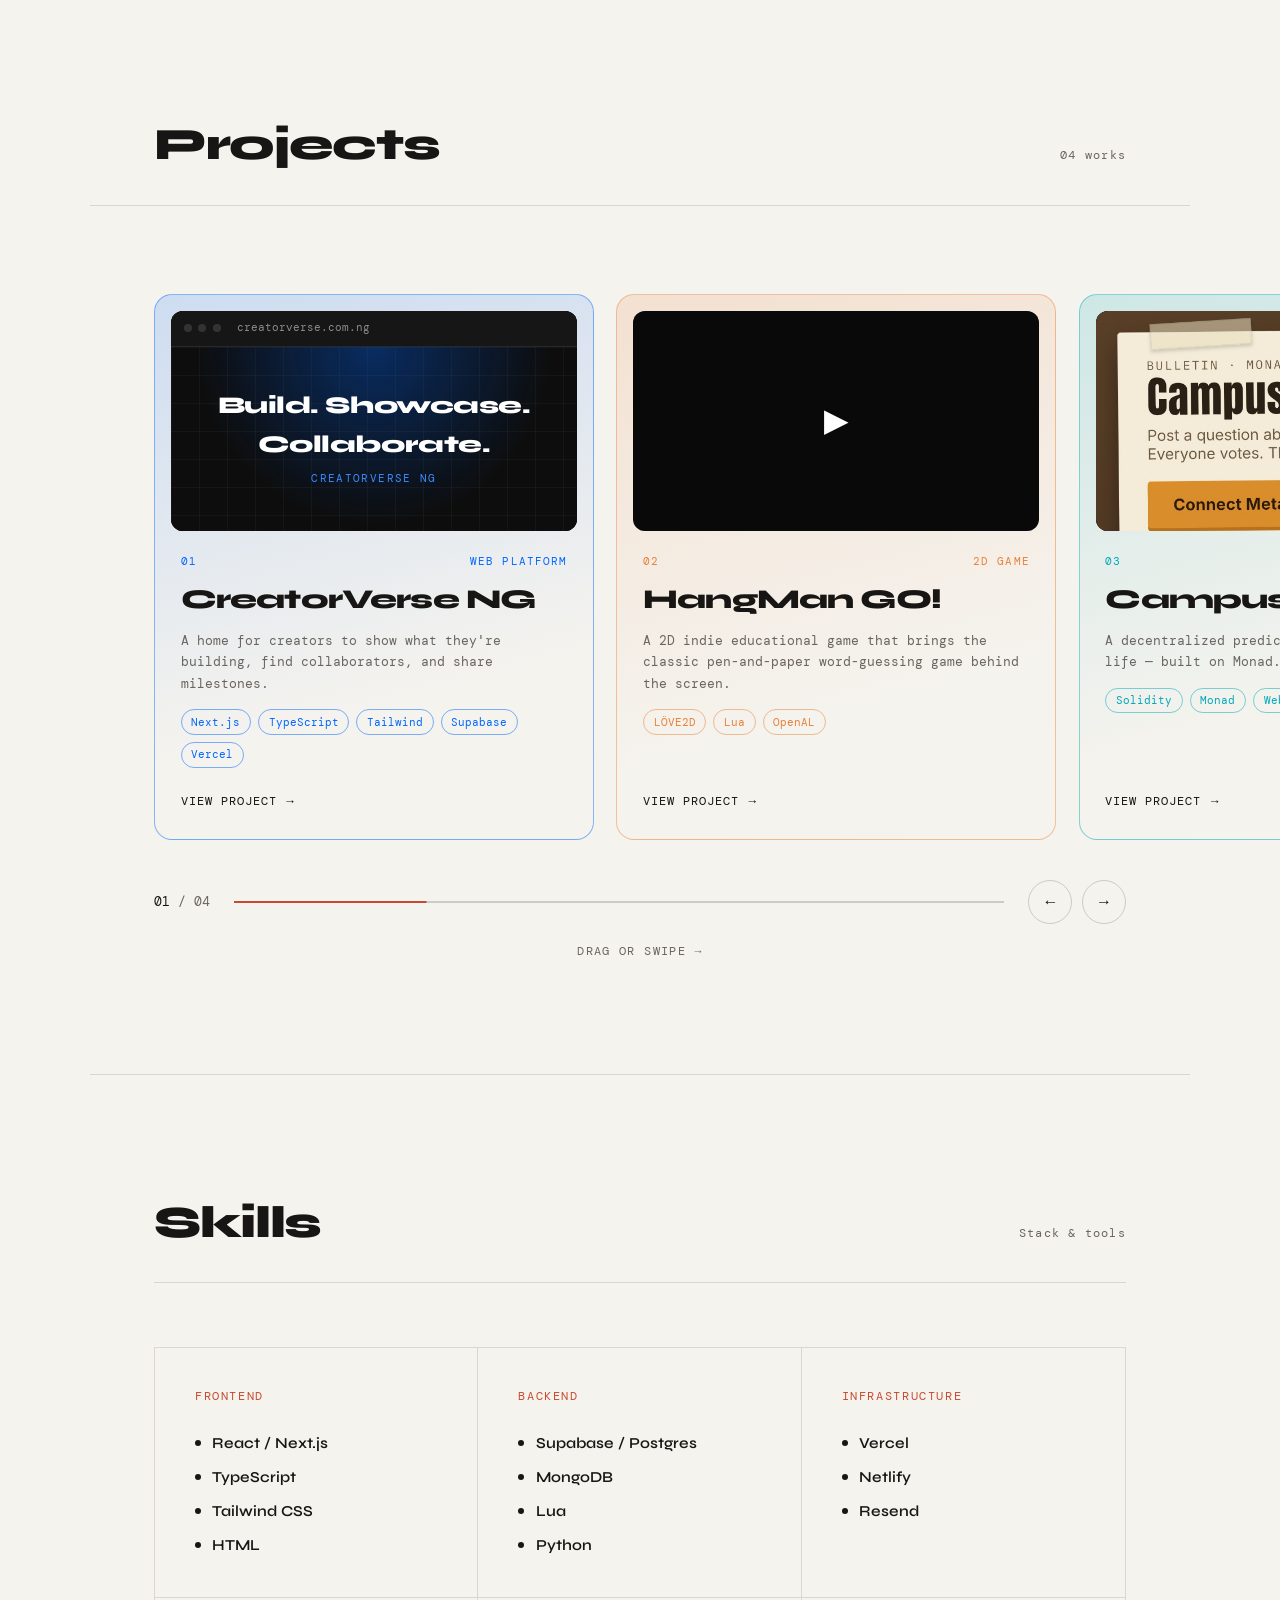
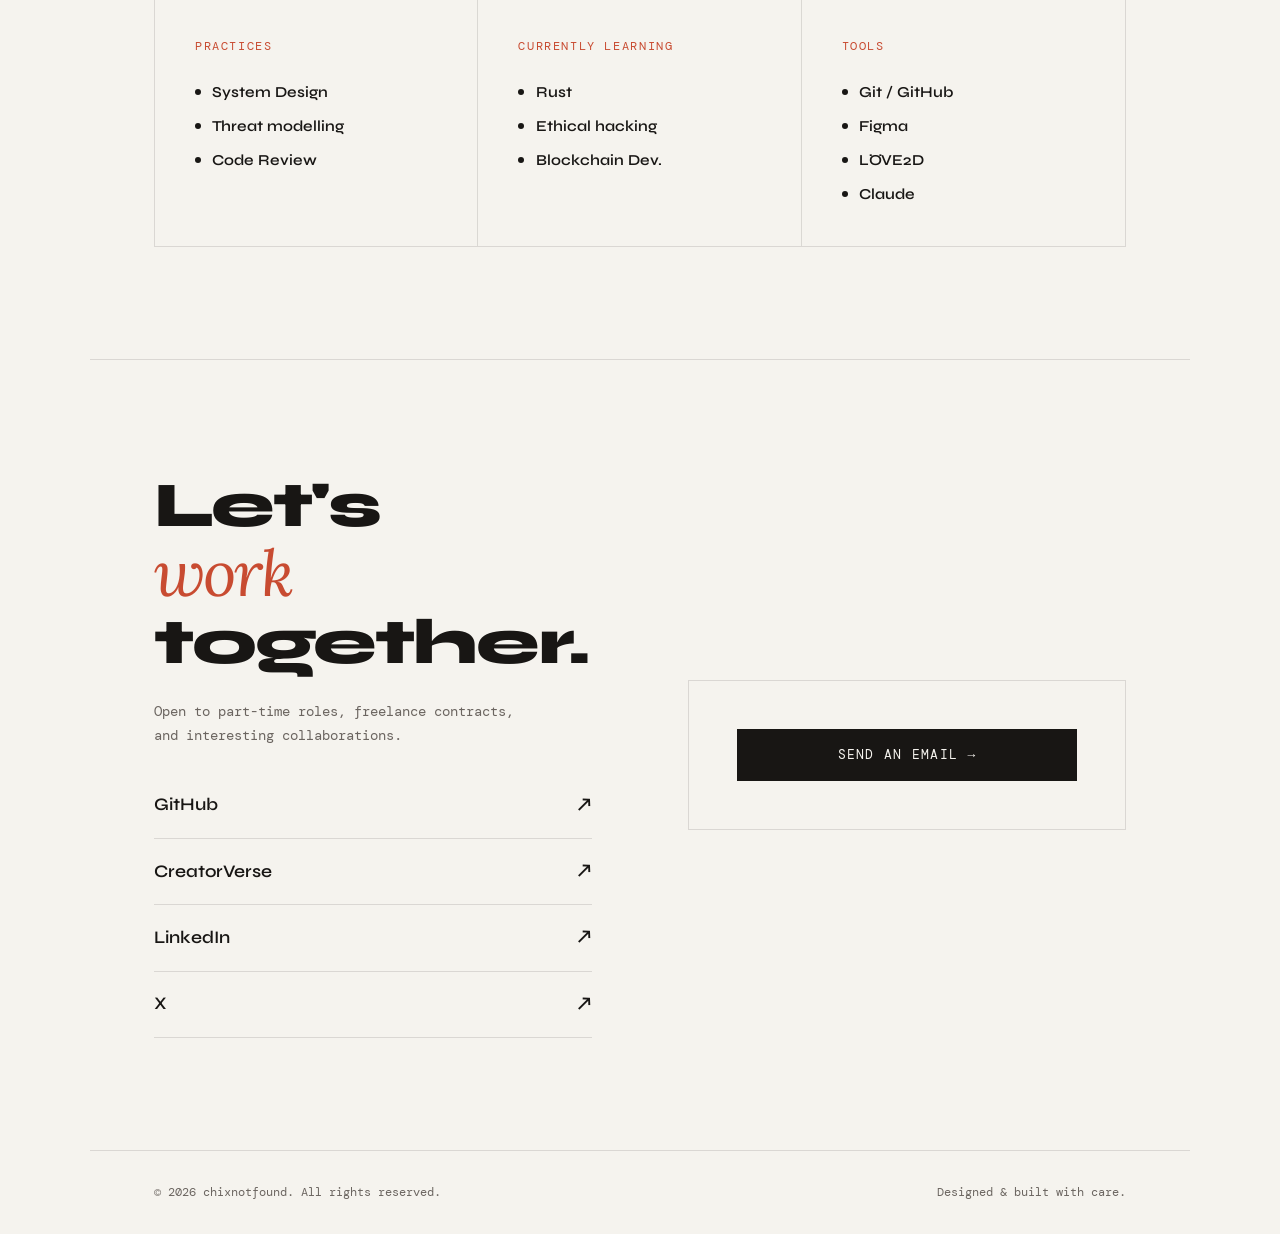
==== commit f4a98bb3: "Add files via upload" ====
--- a/index.html
+++ b/index.html
@@ -62,7 +62,7 @@
     <!-- Hero -->
     <section id="hero">
         <div class="hero-label">Renovating Technology</div>
-        <h1 class="hero-name">Chix</h1>
+        <h1 class="hero-name" id="heroName" aria-label="Chix dot dev"><span class="hn-main" aria-hidden="true">Chix</span><span class="hn-dev" aria-hidden="true">.dev</span></h1>
         <p class="hero-tagline">
             // Software developer crafting clean,<br />
             purposeful software — from raw idea to innovation.
@@ -248,6 +248,9 @@
                 <a href="https://github.com/404chixnotfound" target="_blank" class="contact-link">
                     GitHub <span>↗</span>
                 </a>
+                <a href="https://www.creatorverse.com.ng/profile/chix" target="_blank" rel="noopener" class="contact-link">
+                    CreatorVerse <span>↗</span>
+                </a>
                 <a href="https://linkedin.com/in/chixnotfound" target="_blank" class="contact-link">
                     LinkedIn <span>↗</span>
                 </a>
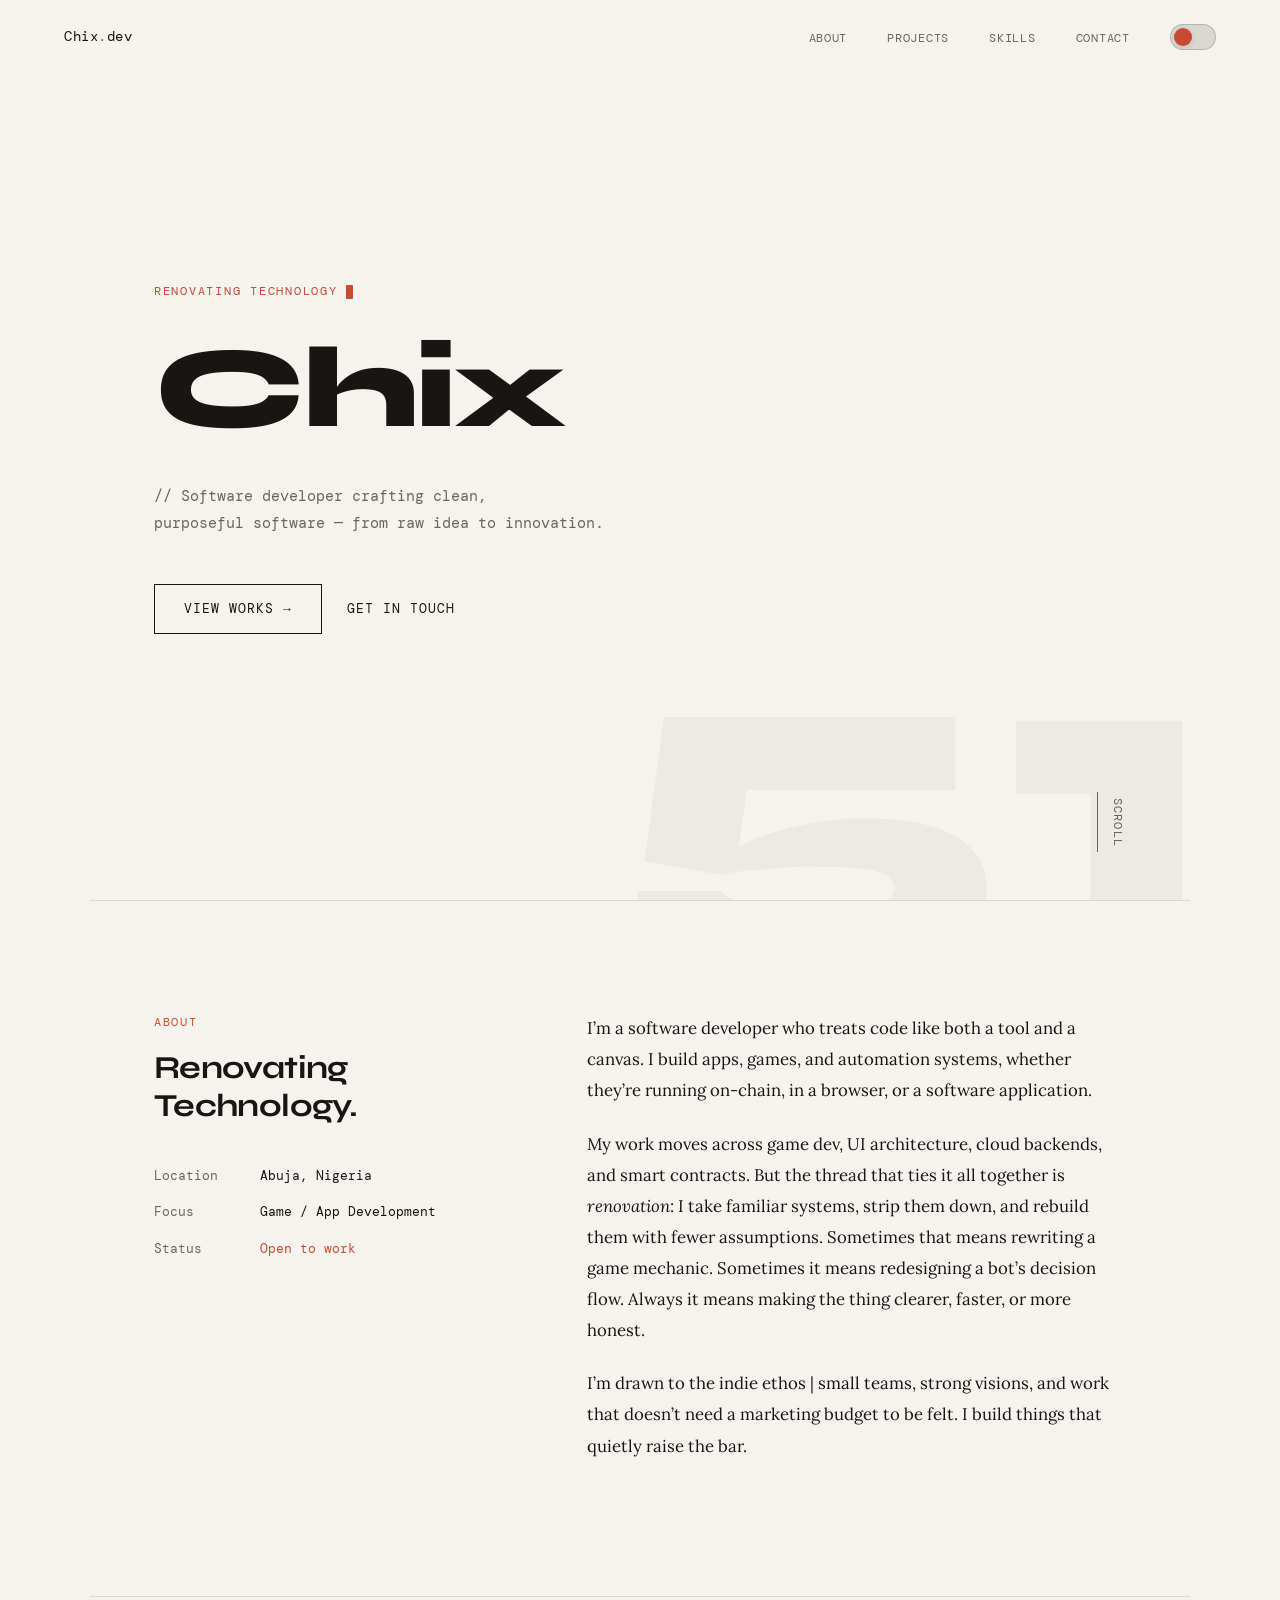
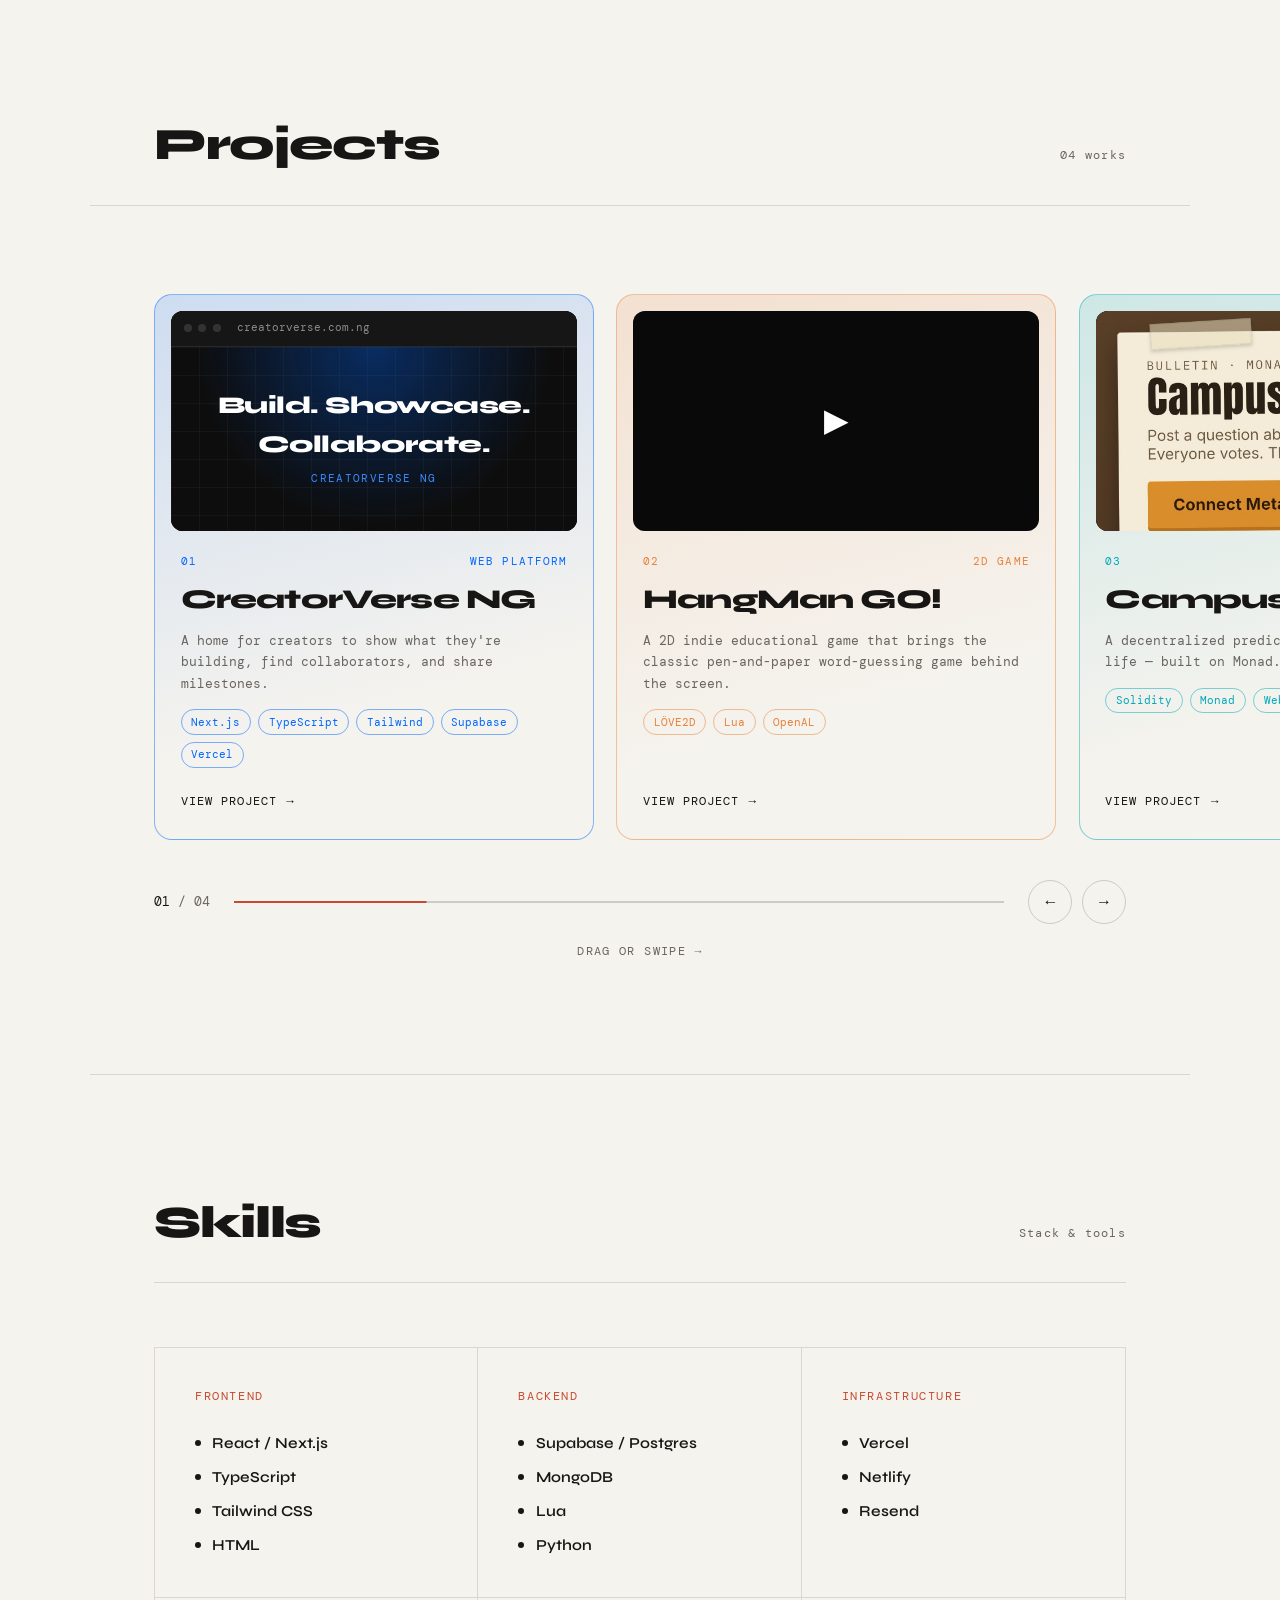
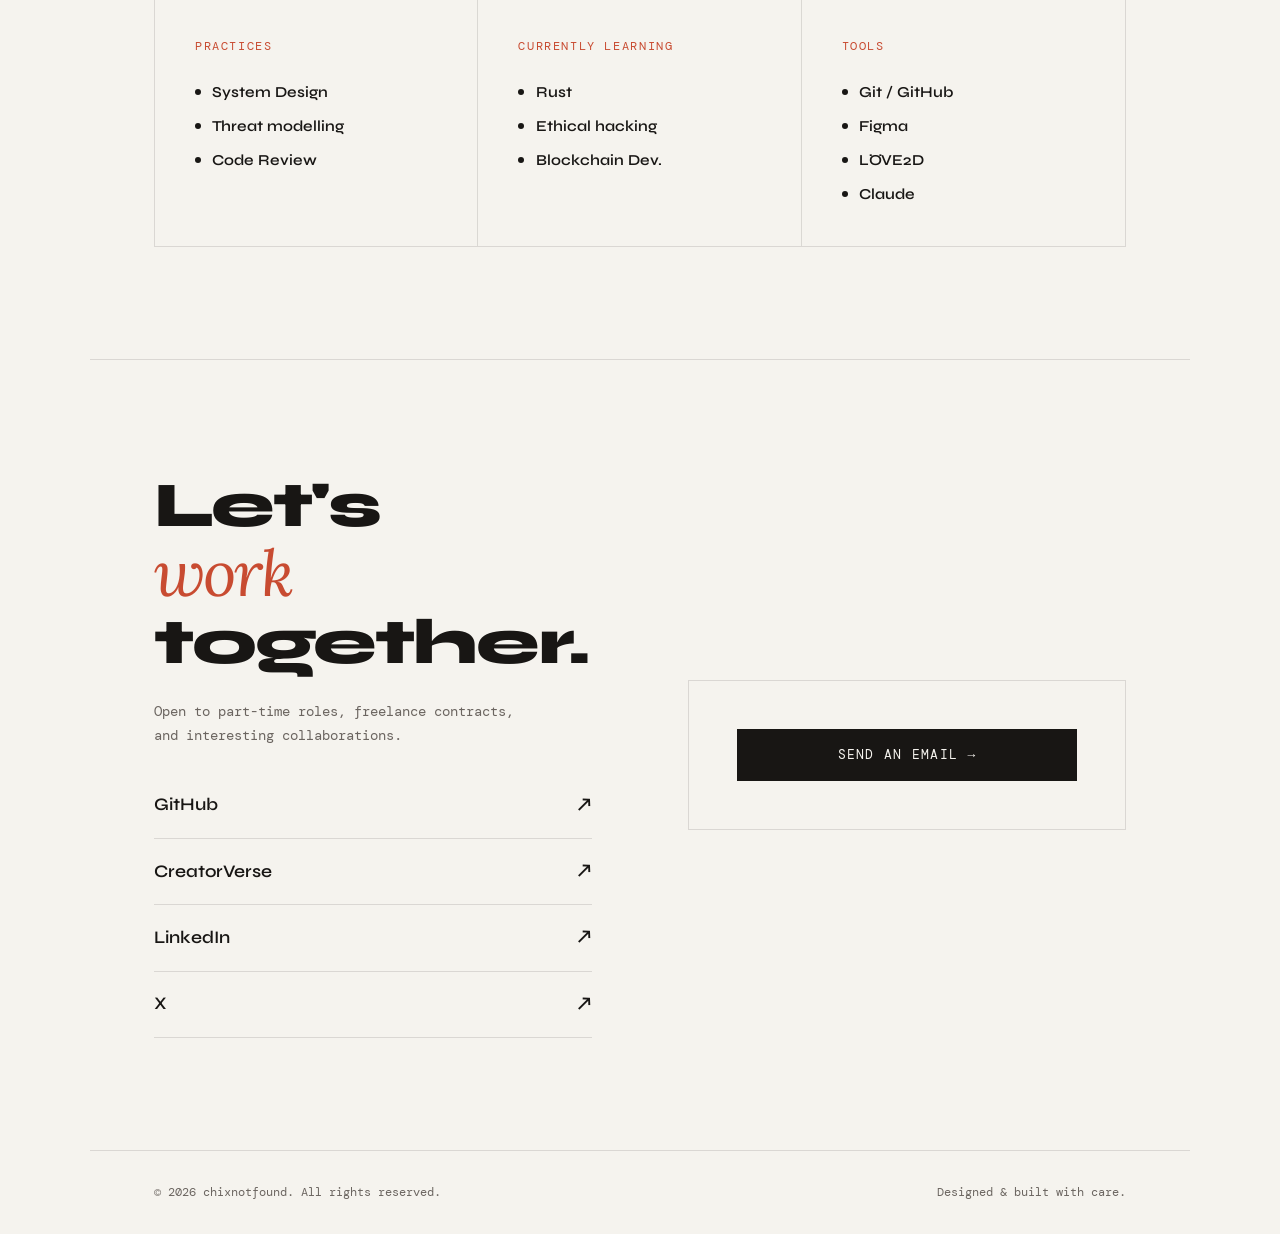
==== commit 7c400d1a: "Add files via upload" ====
--- a/index.html
+++ b/index.html
@@ -62,7 +62,7 @@
     <!-- Hero -->
     <section id="hero">
         <div class="hero-label">Renovating Technology</div>
-        <h1 class="hero-name" id="heroName" aria-label="Chix dot dev"><span class="hn-main" aria-hidden="true">Chix</span><span class="hn-dev" aria-hidden="true">.dev</span></h1>
+        <h1 class="hero-name" id="heroName" aria-label="Chix dot dev"><span class="hn-main" aria-hidden="true">Chix</span><span class="hn-dev" aria-hidden="true"><i style="--k:0">.</i><i style="--k:1">d</i><i style="--k:2">e</i><i style="--k:3">v</i></span></h1>
         <p class="hero-tagline">
             // Software developer crafting clean,<br />
             purposeful software — from raw idea to innovation.
@@ -152,7 +152,7 @@
                 </div>
             </a>
             <a class="pcard" href="projects/melon-jelly.html" style="--c:#D8283C" aria-label="Melon Jelly — view project">
-                <div class="pcard-visual"><div class="img-visual" data-label="Melon Jelly"><img src="image/melon-jelly.jpg" alt="Melon Jelly — translucent watermelon jelly slice" loading="lazy" onerror="this.remove()"></div></div>
+                <div class="pcard-visual"><div class="img-visual" data-label="Melon Jelly"><img src="image/melon-jelly-og.jpg" alt="Melon Jelly — Material Studies No. 009, a translucent watermelon jelly slice" style="object-position:center" loading="lazy" onerror="this.remove()"></div></div>
                 <div class="pcard-body">
                     <div class="pcard-top"><span>04</span><span>WebGPU toy</span></div>
                     <h3 class="pcard-title">Melon Jelly</h3>
--- a/assets/site.css
+++ b/assets/site.css
@@ -1310,3 +1310,26 @@
 .d-links { display: grid; gap: .6rem; margin-top: .4rem; } .d-links a { font-family: var(--mono); font-size: .8rem; color: var(--ink); text-decoration: none; padding: .7rem 1rem; border: 1px solid var(--line-strong); border-radius: 10px; transition: border-color .2s, color .2s; } .d-links a:hover { border-color: var(--c); color: var(--c); }
 @media (max-width: 800px) { .d-ghost { right: 1.5rem; top: 5.5rem; } }
 @media (prefers-reduced-motion: reduce) { .pt-cover, .pt-out { display: none; } .d-title .ch, .d-back, .d-meta, .d-tag, .d-actions, .d-ghost { animation: none; opacity: 1; transform: none; } [data-in], .d-visual[data-in] { opacity: 1; transform: none; clip-path: none; } }
+
+/* ══ Hero name: .dev reveal on hover / tap ══ */
+.hero-name { display: flex; align-items: baseline; width: fit-content; max-width: 100%; cursor: default; -webkit-tap-highlight-color: transparent; touch-action: manipulation; user-select: none; }
+.hn-main { display: inline-block; transform-origin: 0 100%; transform: perspective(700px) rotateX(var(--ry, 0deg)) rotateY(var(--rx, 0deg)); transition: transform .25s ease-out, letter-spacing .5s cubic-bezier(.2, .9, .2, 1); will-change: transform; }
+.hn-dev { display: inline-flex; align-items: baseline; overflow: hidden; max-width: 0; padding: .35em .1em .15em 0; margin: -.35em 0 -.15em; font-family: var(--mono); font-weight: 500; font-size: .5em; letter-spacing: -.02em; color: var(--accent); transition: max-width .7s cubic-bezier(.2, .9, .2, 1); }
+.hn-dev i { font-style: normal; display: inline-block; opacity: 0; transform: translate(-1.4em, .6em) rotate(-24deg) scale(.3); transition: transform .65s cubic-bezier(.34, 1.9, .5, 1), opacity .3s ease, color .2s; transition-delay: calc(var(--k) * 70ms); cursor: pointer; }
+.hn-dev::after { content: ""; width: .12em; height: .8em; margin-left: .1em; background: var(--accent); opacity: 0; align-self: center; }
+.hero-name.is-on .hn-dev { max-width: 3.4em; margin-left: .06em; }
+.hero-name.is-on .hn-dev i { opacity: 1; transform: none; }
+.hero-name.is-on .hn-dev::after { animation: hnCaret 1s steps(1) .5s infinite; }
+.hero-name.is-on .hn-dev i:hover, .hn-dev i.wob { animation: hnWob .5s ease; transition-delay: 0s; color: var(--ink); }
+.hero-name.is-on .hn-main { letter-spacing: -.045em; }
+@keyframes hnCaret { 0%, 100% { opacity: 1; } 50% { opacity: 0; } }
+@keyframes hnWob { 30% { transform: translateY(-.35em) rotate(-10deg) scale(1.2); } 60% { transform: translateY(.05em) rotate(6deg); } 100% { transform: none; } }
+@media (prefers-reduced-motion: reduce) { .hn-main, .hn-dev, .hn-dev i { transition: none; animation: none !important; } .hn-main { transform: none; } }
+
+/* Easter egg: type "jelly" */
+.egg-toast { position: fixed; left: 50%; bottom: 2rem; z-index: 10000; transform: translate(-50%, 2rem); opacity: 0; pointer-events: none; font-family: var(--mono); font-size: .8rem; letter-spacing: .06em; padding: .8rem 1.3rem; border-radius: 999px; background: #D8283C; color: #fff; box-shadow: 0 14px 40px rgba(216, 40, 60, .4); transition: transform .5s cubic-bezier(.34, 1.6, .5, 1), opacity .3s; white-space: nowrap; }
+.egg-toast.show { transform: translate(-50%, 0); opacity: 1; }
+body.jelly section, body.jelly footer { animation: jellyWob 1s ease-in-out 3; transform-origin: 50% 100%; }
+body.jelly section:nth-of-type(even) { animation-delay: .12s; }
+@keyframes jellyWob { 0%, 100% { transform: none; } 25% { transform: scale(1.012, .985) skewX(-.6deg); } 50% { transform: scale(.992, 1.012) skewX(.6deg); } 75% { transform: scale(1.006, .994); } }
+@media (prefers-reduced-motion: reduce) { body.jelly section, body.jelly footer { animation: none; } }
